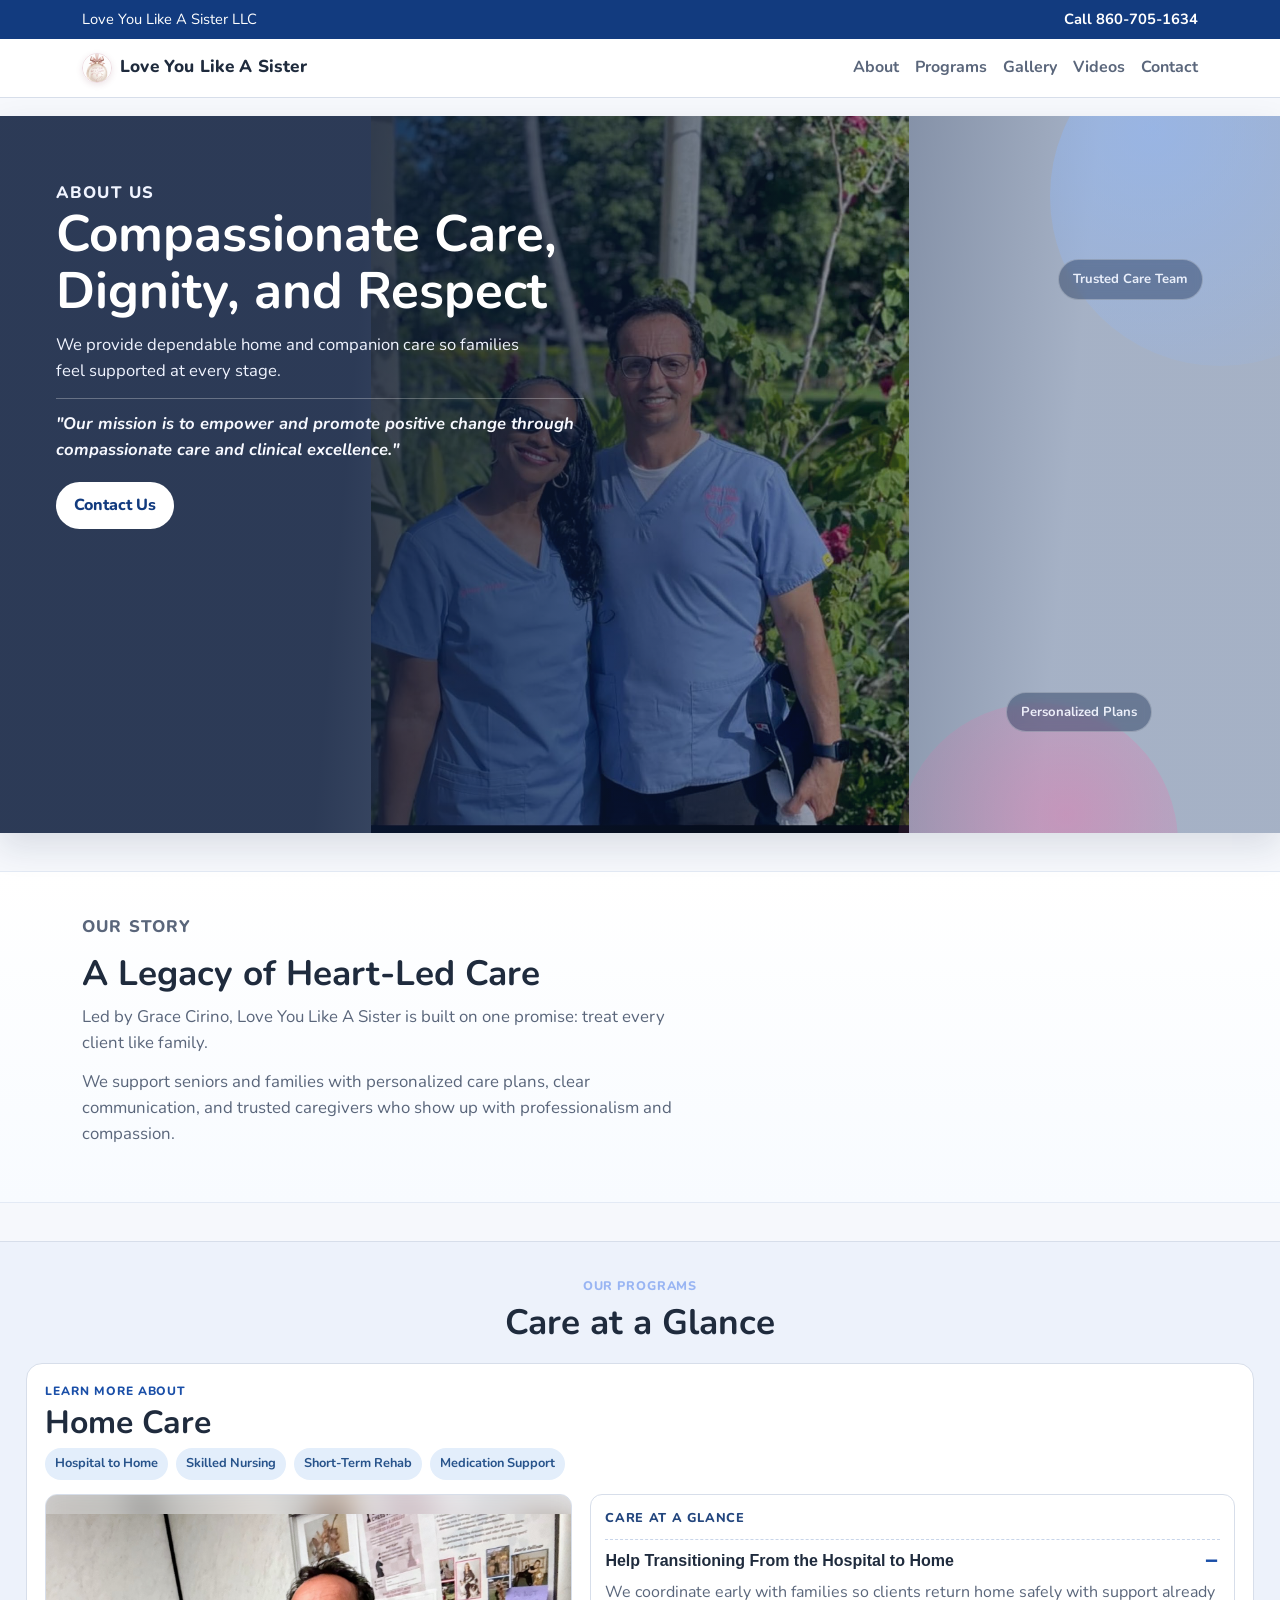
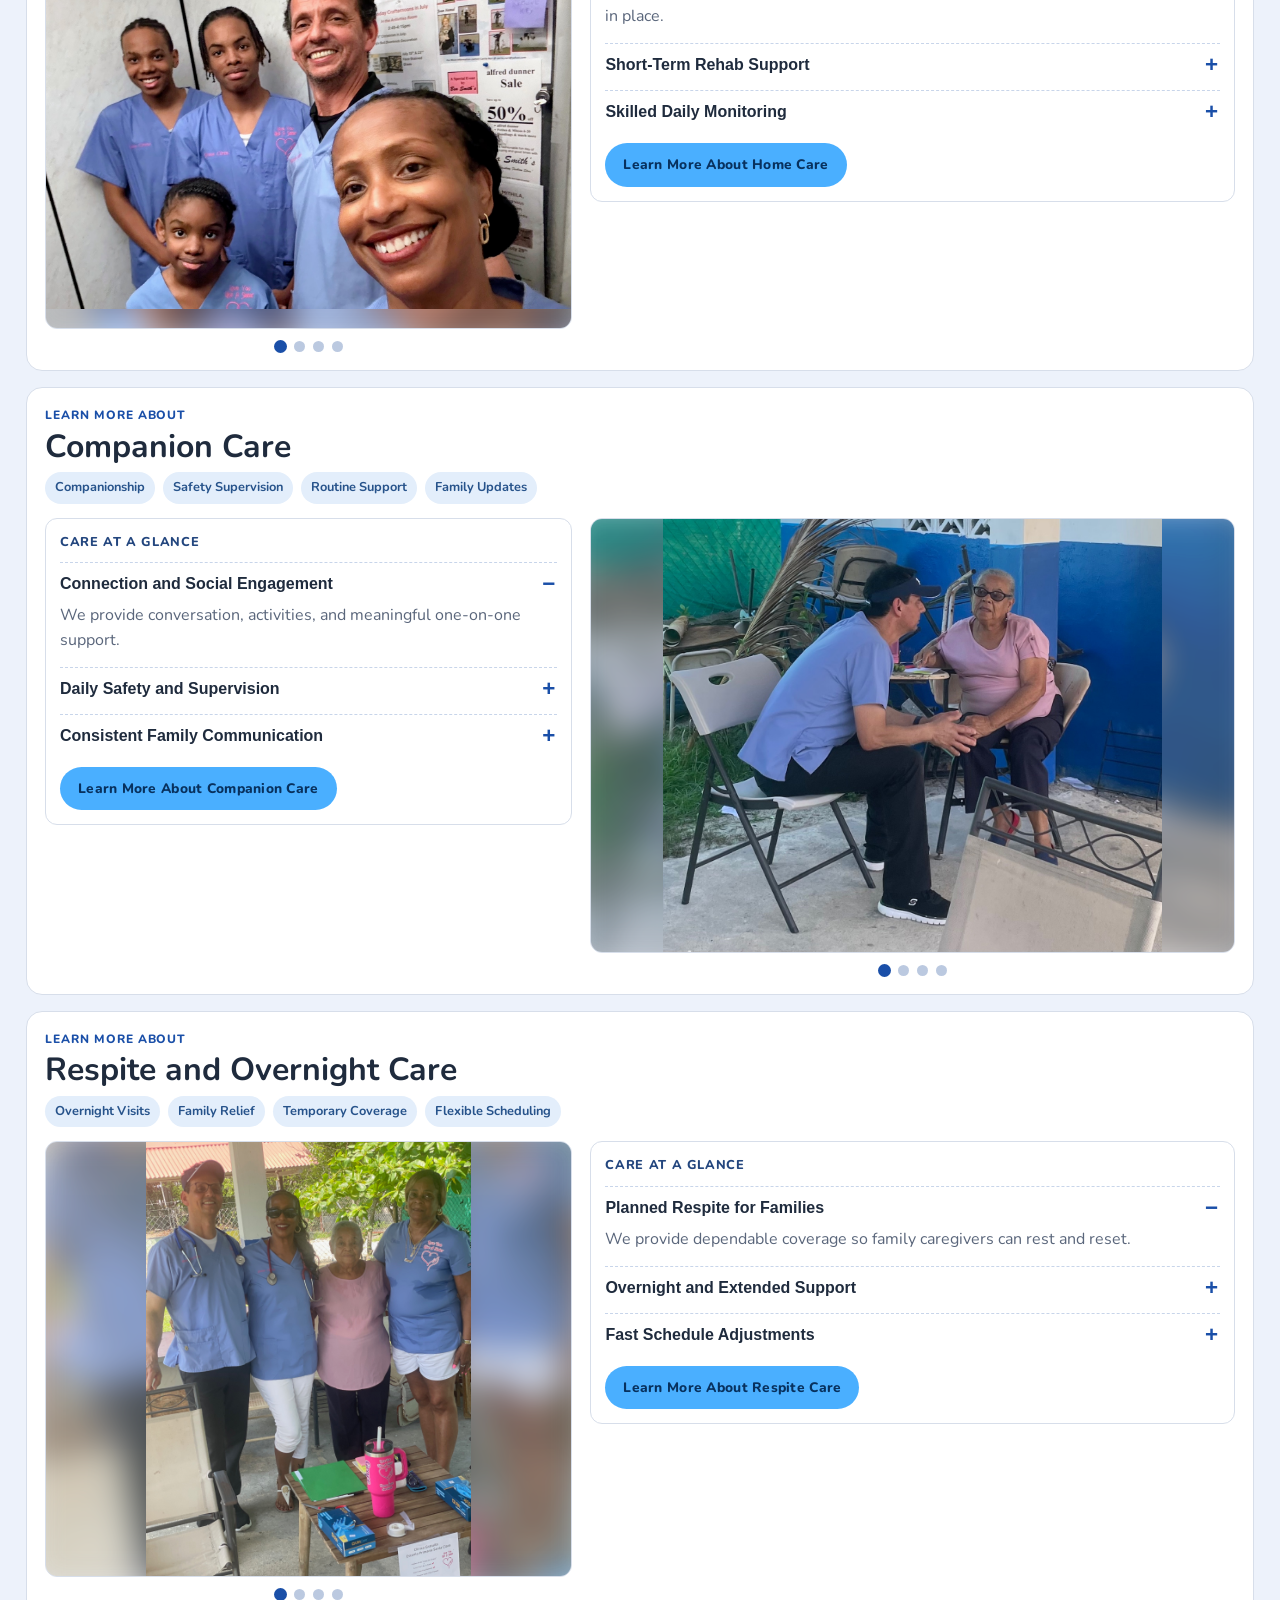
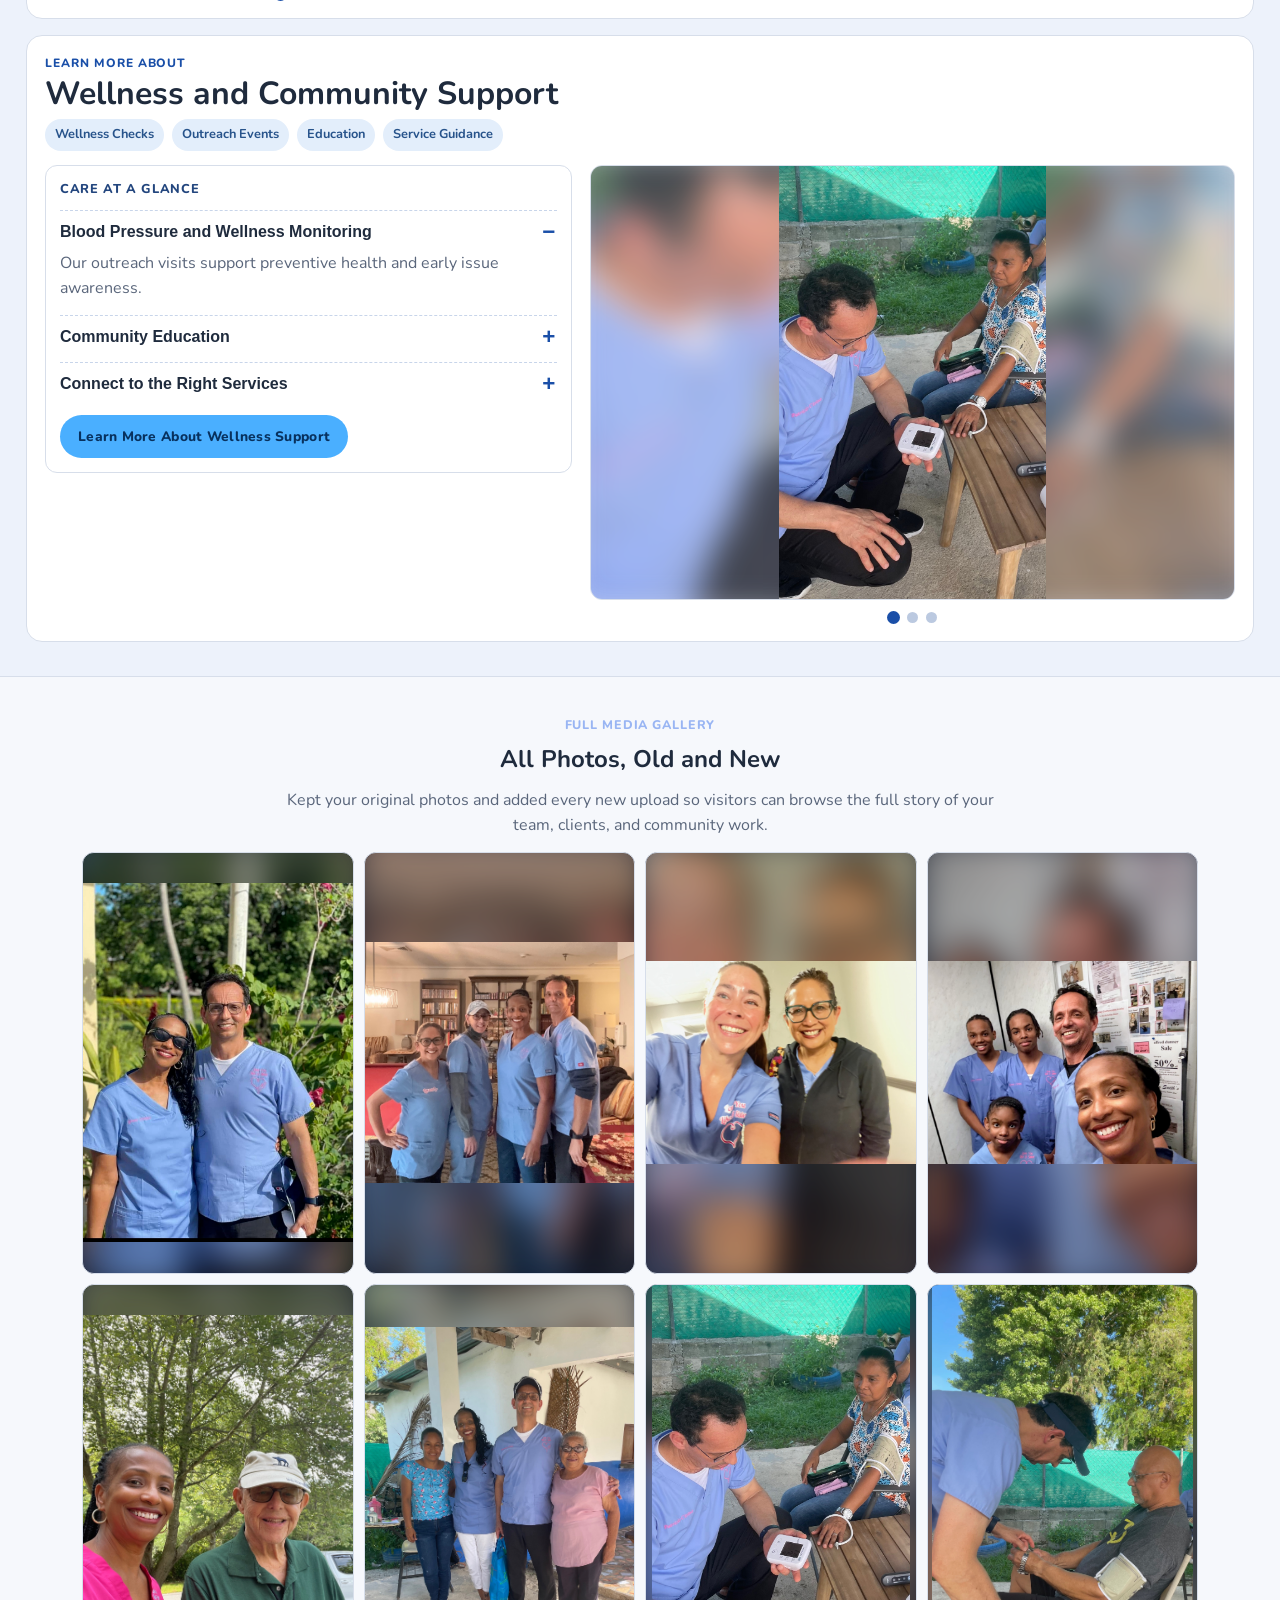
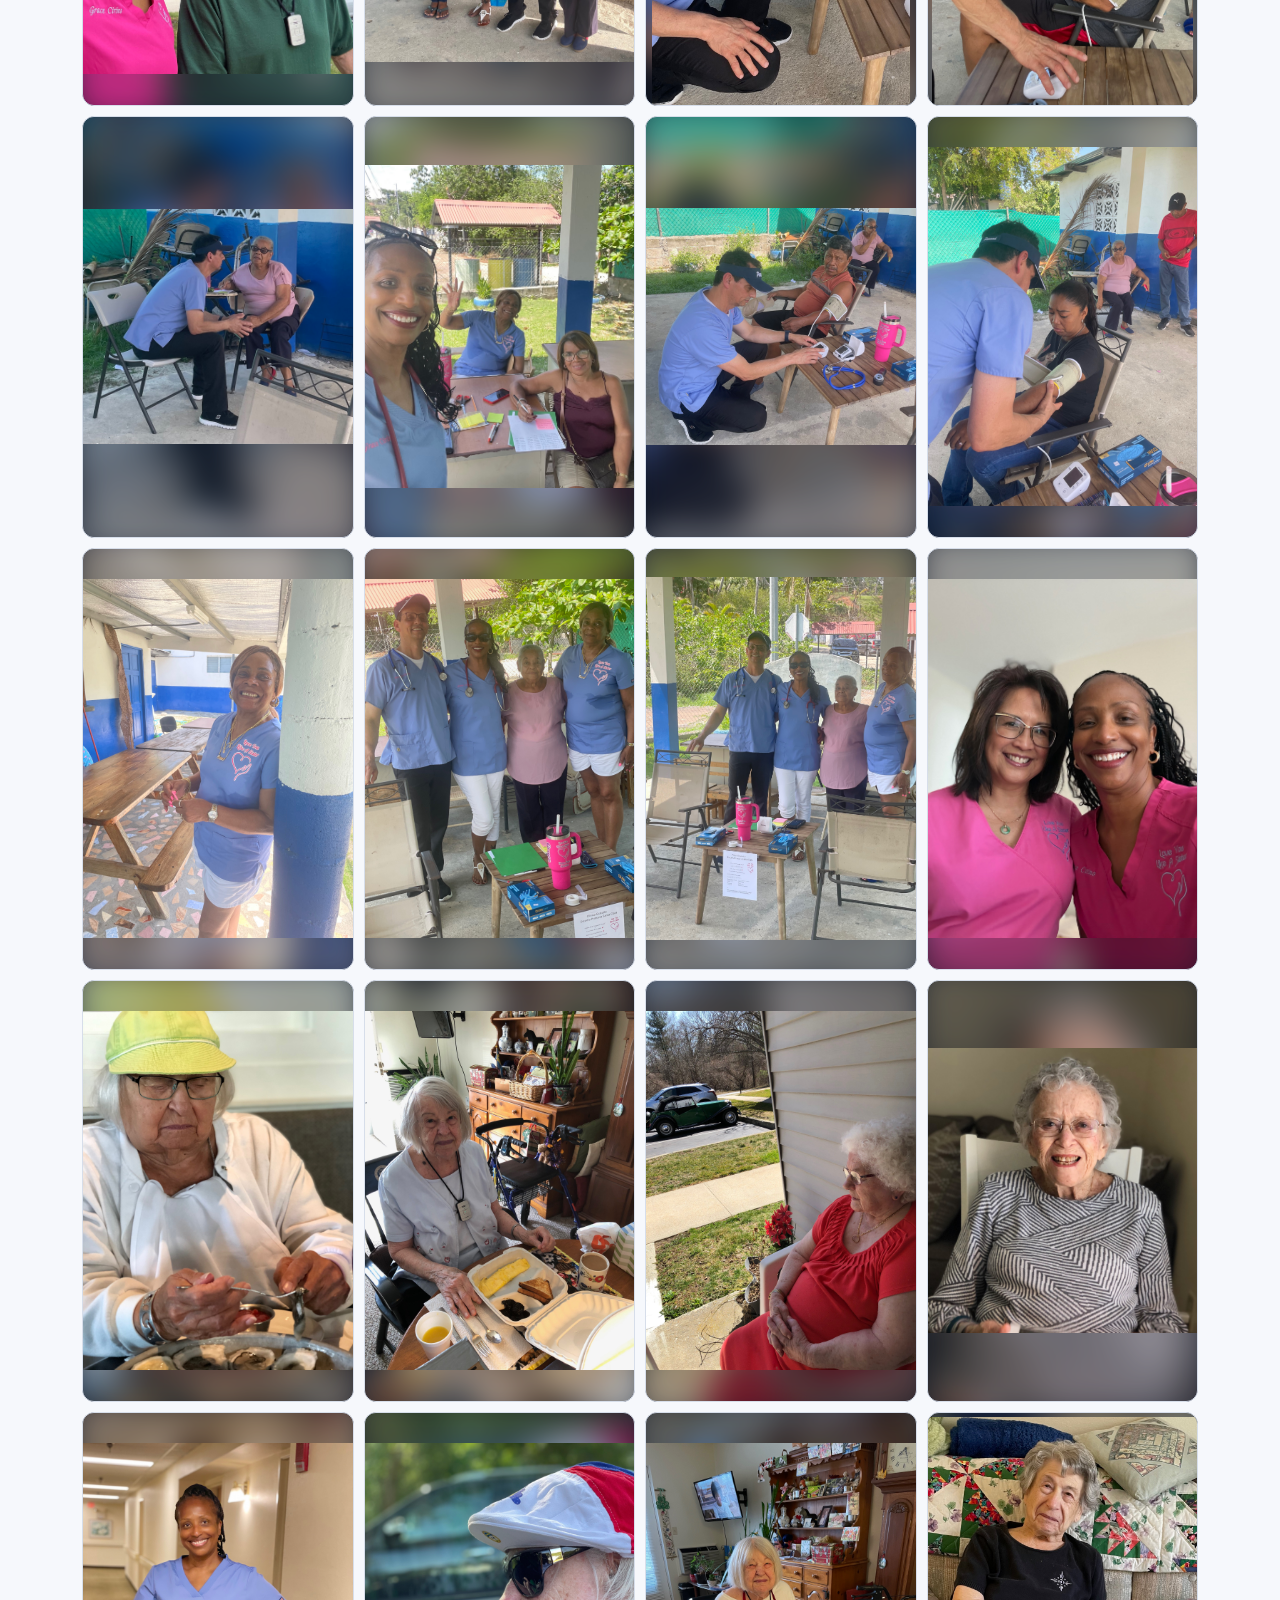
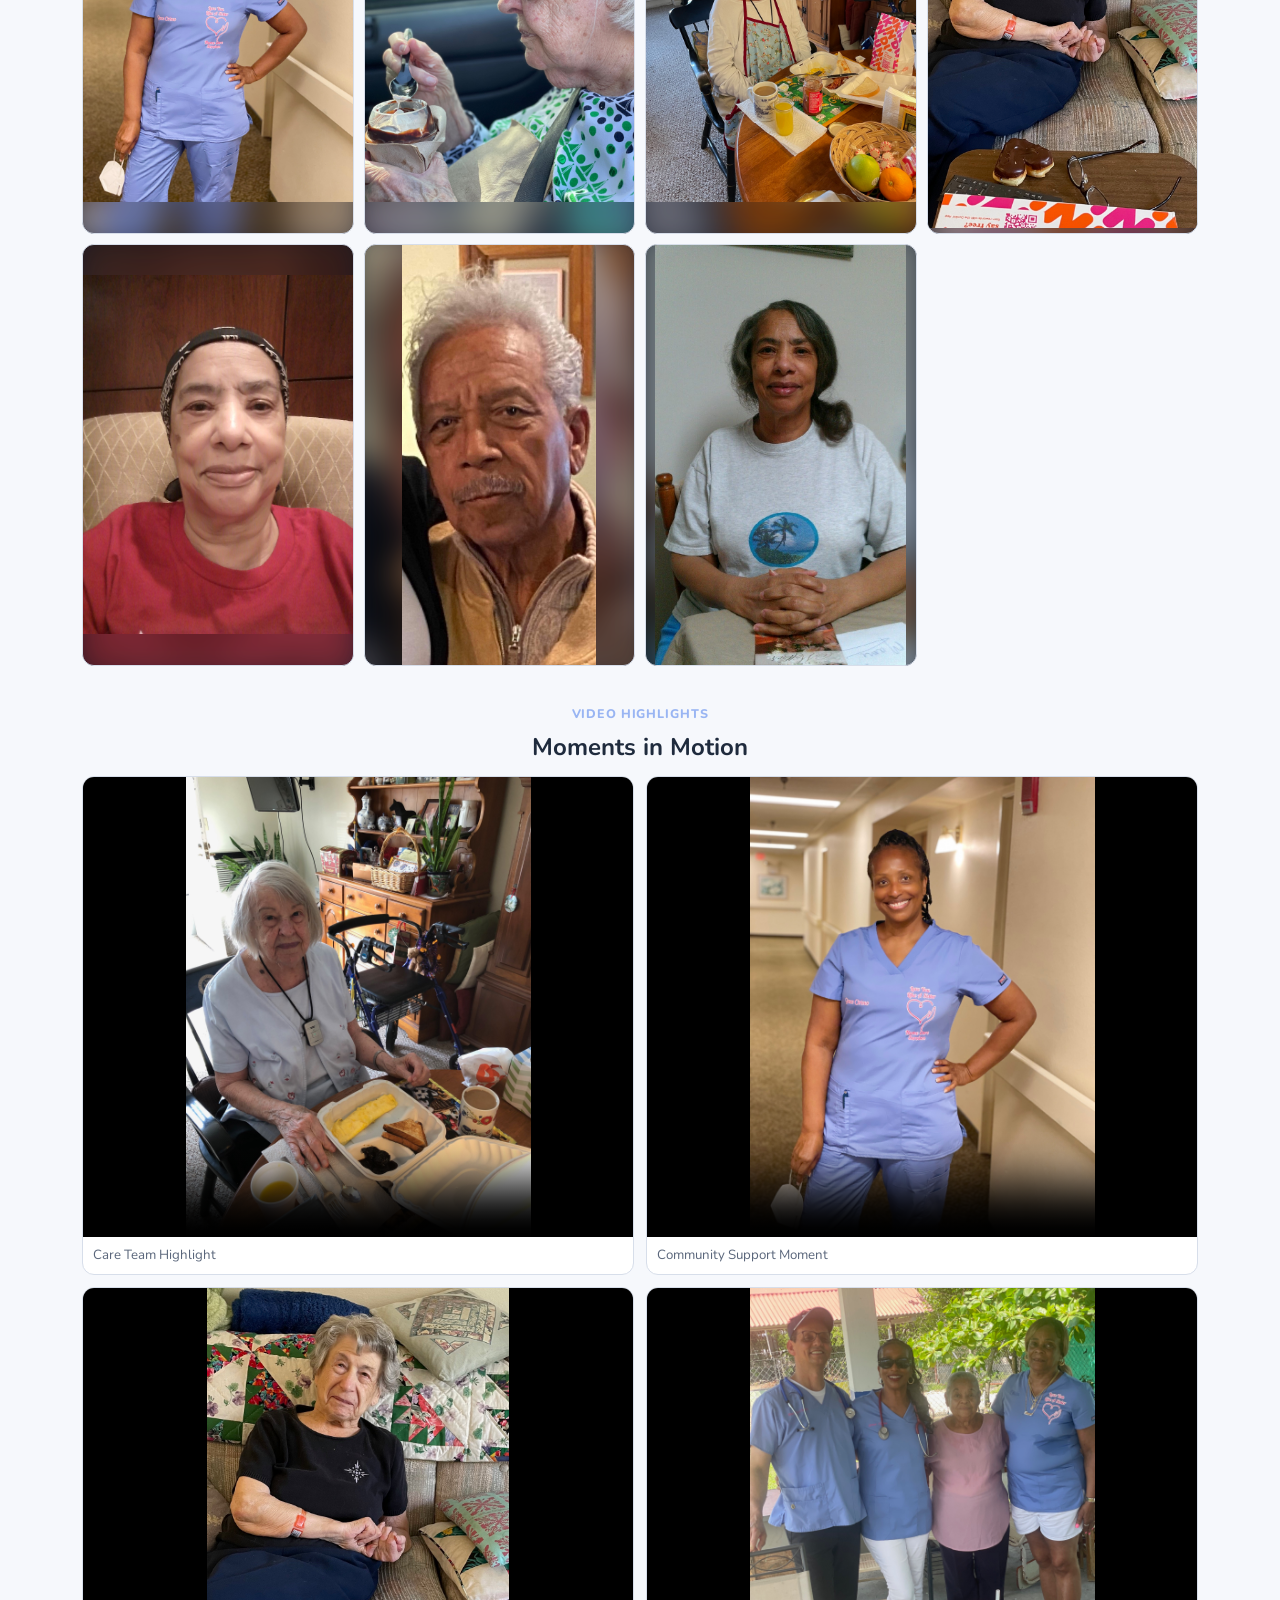
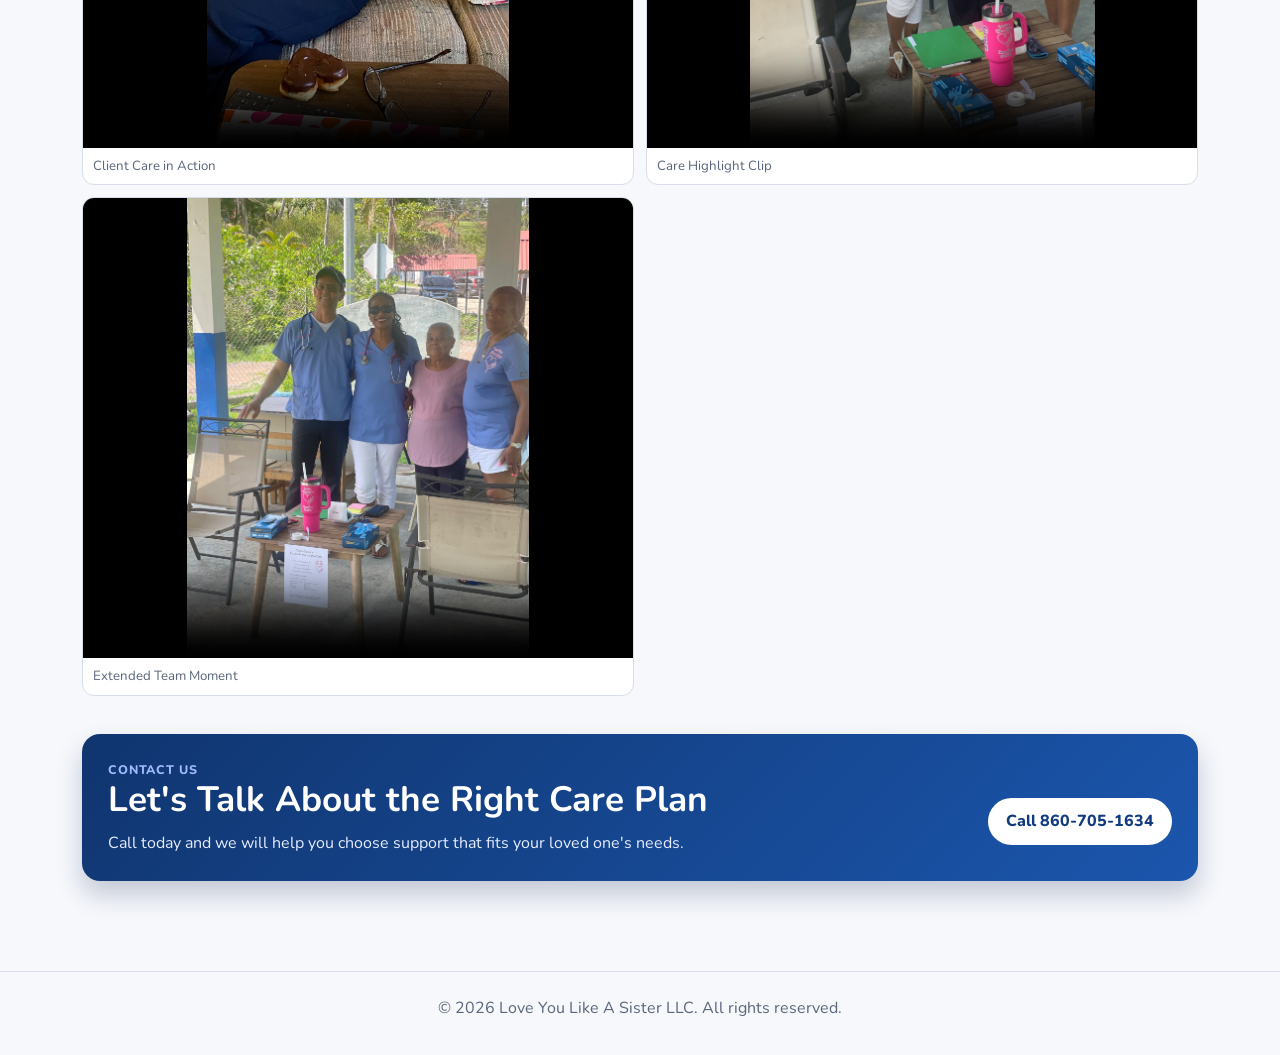
==== index.html @ 3e2a8501 "Update site media experience and branding assets. Expand the website with new photo/video galleries," ====
<!DOCTYPE html>
<html lang="en">
<head>
  <meta charset="UTF-8">
  <meta name="viewport" content="width=device-width, initial-scale=1.0">
  <title>About | Love You Like A Sister</title>
  <meta
    name="description"
    content="Learn about Love You Like A Sister and the care programs we provide for seniors and families."
  >
  <link rel="preconnect" href="https://fonts.googleapis.com">
  <link rel="preconnect" href="https://fonts.gstatic.com" crossorigin>
  <link href="https://fonts.googleapis.com/css2?family=Nunito:wght@400;600;700;800&display=swap" rel="stylesheet">
  <link rel="stylesheet" href="styles.css">
  <link rel="icon" type="image/png" href="D677EA84-E0FD-40B1-A47E-7FA4DDE74145.PNG">
  <script defer src="/_vercel/insights/script.js"></script>
</head>
<body>
  <header class="site-header">
    <div class="top-contact">
      <div class="wrap">
        <p>Love You Like A Sister LLC</p>
        <a href="tel:+18607051634">Call 860-705-1634</a>
      </div>
    </div>
    <nav class="nav-wrap">
      <a class="brand" href="#top">
        <img class="brand-heart" src="D677EA84-E0FD-40B1-A47E-7FA4DDE74145.PNG" alt="Love You Like A Sister logo">
        Love You Like A Sister
      </a>
      <div class="nav-links">
        <a href="#about">About</a>
        <a href="#programs">Programs</a>
        <a href="#media-gallery">Gallery</a>
        <a href="#videos">Videos</a>
        <a href="#contact">Contact</a>
      </div>
    </nav>
    <div class="scroll-progress" aria-hidden="true"></div>
  </header>

  <main id="top">
    <section class="hero-banner reveal">
      <img src="image0.png" alt="Care team with community members" data-parallax="0.08">
      <div class="hero-overlay"></div>
      <div class="hero-layer hero-layer-a" data-parallax="0.15"></div>
      <div class="hero-layer hero-layer-b" data-parallax="0.11"></div>
      <div class="hero-badge hero-badge-a" data-parallax="0.2">Trusted Care Team</div>
      <div class="hero-badge hero-badge-b" data-parallax="0.24">Personalized Plans</div>
      <div class="hero-content">
        <p class="eyebrow">About Us</p>
        <h1>Compassionate Care, Dignity, and Respect</h1>
        <p>
          We provide dependable home and companion care so families feel supported at every stage.
        </p>
        <p class="hero-mission">
          "Our mission is to empower and promote positive change through compassionate care and clinical excellence."
        </p>
        <a class="btn primary" href="#contact">Contact Us</a>
      </div>
    </section>

    <section id="about" class="legacy-section reveal">
      <div class="legacy-grid">
        <div class="reveal" data-delay="1">
          <p class="eyebrow">Our Story</p>
          <h2>A Legacy of Heart-Led Care</h2>
          <p>
            Led by Grace Cirino, Love You Like A Sister is built on one promise:
            treat every client like family.
          </p>
          <p>
            We support seniors and families with personalized care plans, clear communication,
            and trusted caregivers who show up with professionalism and compassion.
          </p>
        </div>
      </div>
    </section>

    <section id="programs" class="programs reveal">
      <p class="eyebrow center">Our Programs</p>
      <h2>Care at a Glance</h2>

      <article class="program-shell reveal" data-delay="1">
        <div class="program-head">
          <p>LEARN MORE ABOUT</p>
          <h3>Home Care</h3>
          <div class="pill-row">
            <span>Hospital to Home</span>
            <span>Skilled Nursing</span>
            <span>Short-Term Rehab</span>
            <span>Medication Support</span>
          </div>
        </div>
        <div class="program-body">
          <div class="program-gallery" data-gallery>
            <div class="program-main-frame">
              <img class="program-main-image" src="clientspicturestoaddtowebpage/image3.jpeg" alt="Caregiver supporting a client in a welcoming residence">
            </div>
            <div class="program-thumbs">
              <button class="program-thumb is-active" type="button" data-src="clientspicturestoaddtowebpage/image3.jpeg" data-alt="Caregiver supporting a client in a welcoming residence"><img src="clientspicturestoaddtowebpage/image3.jpeg" alt="Home care photo one"></button>
              <button class="program-thumb" type="button" data-src="image1.jpeg" data-alt="Caregiver team in a shared care space"><img src="image1.jpeg" alt="Home care photo two"></button>
              <button class="program-thumb" type="button" data-src="image2.jpeg" data-alt="Caregiver team taking a photo together"><img src="image2.jpeg" alt="Home care photo three"></button>
              <button class="program-thumb" type="button" data-src="image4.jpeg" data-alt="Caregiver supporting a community member outdoors"><img src="image4.jpeg" alt="Home care photo four"></button>
            </div>
          </div>
          <div class="program-detail">
            <p class="detail-label">CARE AT A GLANCE</p>
            <div class="detail-group">
              <button class="detail-toggle is-open" type="button" aria-expanded="true">Help Transitioning From the Hospital to Home</button>
              <div class="detail-content is-open">
                <p>We coordinate early with families so clients return home safely with support already in place.</p>
              </div>
            </div>
            <div class="detail-group">
              <button class="detail-toggle" type="button" aria-expanded="false">Short-Term Rehab Support</button>
              <div class="detail-content">
                <p>Recovery help for surgery, illness, or reduced mobility with practical day-to-day care.</p>
              </div>
            </div>
            <div class="detail-group">
              <button class="detail-toggle" type="button" aria-expanded="false">Skilled Daily Monitoring</button>
              <div class="detail-content">
                <p>Routine checks, medication reminders, and close communication to keep care consistent.</p>
              </div>
            </div>
            <a class="btn program-btn" href="#contact">Learn More About Home Care</a>
          </div>
        </div>
      </article>

      <article class="program-shell reveal" data-delay="2">
        <div class="program-head">
          <p>LEARN MORE ABOUT</p>
          <h3>Companion Care</h3>
          <div class="pill-row">
            <span>Companionship</span>
            <span>Safety Supervision</span>
            <span>Routine Support</span>
            <span>Family Updates</span>
          </div>
        </div>
        <div class="program-body">
          <div class="program-gallery" data-gallery>
            <div class="program-main-frame">
              <img class="program-main-image" src="image10.jpeg" alt="Caregiver speaking with senior resident">
            </div>
            <div class="program-thumbs">
              <button class="program-thumb is-active" type="button" data-src="image10.jpeg" data-alt="Caregiver speaking with senior resident"><img src="image10.jpeg" alt="Companion care photo one"></button>
              <button class="program-thumb" type="button" data-src="image6.jpeg" data-alt="Caregivers and community members standing together"><img src="image6.jpeg" alt="Companion care photo two"></button>
              <button class="program-thumb" type="button" data-src="image11.jpeg" data-alt="Care team assisting during community registration"><img src="image11.jpeg" alt="Companion care photo three"></button>
              <button class="program-thumb" type="button" data-src="image14.jpeg" data-alt="Care team member in company uniform"><img src="image14.jpeg" alt="Companion care photo four"></button>
            </div>
          </div>
          <div class="program-detail">
            <p class="detail-label">CARE AT A GLANCE</p>
            <div class="detail-group">
              <button class="detail-toggle is-open" type="button" aria-expanded="true">Connection and Social Engagement</button>
              <div class="detail-content is-open">
                <p>We provide conversation, activities, and meaningful one-on-one support.</p>
              </div>
            </div>
            <div class="detail-group">
              <button class="detail-toggle" type="button" aria-expanded="false">Daily Safety and Supervision</button>
              <div class="detail-content">
                <p>Reliable presence that helps prevent isolation and supports safer routines.</p>
              </div>
            </div>
            <div class="detail-group">
              <button class="detail-toggle" type="button" aria-expanded="false">Consistent Family Communication</button>
              <div class="detail-content">
                <p>Families receive clear updates so everyone stays connected and informed.</p>
              </div>
            </div>
            <a class="btn program-btn" href="#contact">Learn More About Companion Care</a>
          </div>
        </div>
      </article>

      <article class="program-shell reveal" data-delay="3">
        <div class="program-head">
          <p>LEARN MORE ABOUT</p>
          <h3>Respite and Overnight Care</h3>
          <div class="pill-row">
            <span>Overnight Visits</span>
            <span>Family Relief</span>
            <span>Temporary Coverage</span>
            <span>Flexible Scheduling</span>
          </div>
        </div>
        <div class="program-body">
          <div class="program-gallery" data-gallery>
            <div class="program-main-frame">
              <img class="program-main-image" src="image15.jpeg" alt="Caregivers standing with senior community member">
            </div>
            <div class="program-thumbs">
              <button class="program-thumb is-active" type="button" data-src="image15.jpeg" data-alt="Caregivers standing with senior community member"><img src="image15.jpeg" alt="Respite care photo one"></button>
              <button class="program-thumb" type="button" data-src="image16.jpeg" data-alt="Caregivers and senior resident in a group photo"><img src="image16.jpeg" alt="Respite care photo two"></button>
              <button class="program-thumb" type="button" data-src="image8.jpeg" data-alt="Caregiver helping resident during wellness check"><img src="image8.jpeg" alt="Respite care photo three"></button>
              <button class="program-thumb" type="button" data-src="image13.jpeg" data-alt="Caregiver supporting blood pressure check"><img src="image13.jpeg" alt="Respite care photo four"></button>
            </div>
          </div>
          <div class="program-detail">
            <p class="detail-label">CARE AT A GLANCE</p>
            <div class="detail-group">
              <button class="detail-toggle is-open" type="button" aria-expanded="true">Planned Respite for Families</button>
              <div class="detail-content is-open">
                <p>We provide dependable coverage so family caregivers can rest and reset.</p>
              </div>
            </div>
            <div class="detail-group">
              <button class="detail-toggle" type="button" aria-expanded="false">Overnight and Extended Support</button>
              <div class="detail-content">
                <p>Calm, attentive overnight care helps maintain comfort and safety through the night.</p>
              </div>
            </div>
            <div class="detail-group">
              <button class="detail-toggle" type="button" aria-expanded="false">Fast Schedule Adjustments</button>
              <div class="detail-content">
                <p>When needs change, we adjust coverage quickly with practical care options.</p>
              </div>
            </div>
            <a class="btn program-btn" href="#contact">Learn More About Respite Care</a>
          </div>
        </div>
      </article>

      <article class="program-shell reveal">
        <div class="program-head">
          <p>LEARN MORE ABOUT</p>
          <h3>Wellness and Community Support</h3>
          <div class="pill-row">
            <span>Wellness Checks</span>
            <span>Outreach Events</span>
            <span>Education</span>
            <span>Service Guidance</span>
          </div>
        </div>
        <div class="program-body">
          <div class="program-gallery" data-gallery>
            <div class="program-main-frame">
              <img class="program-main-image" src="image7.jpeg" alt="Caregiver performing blood pressure screening">
            </div>
            <div class="program-thumbs">
              <button class="program-thumb is-active" type="button" data-src="image7.jpeg" data-alt="Caregiver performing blood pressure screening"><img src="image7.jpeg" alt="Wellness support photo one"></button>
              <button class="program-thumb" type="button" data-src="image12.jpeg" data-alt="Outdoor screening table and care supplies"><img src="image12.jpeg" alt="Wellness support photo two"></button>
              <button class="program-thumb" type="button" data-src="image0.png" data-alt="Care team members outdoors"><img src="image0.png" alt="Wellness support photo three"></button>
            </div>
          </div>
          <div class="program-detail">
            <p class="detail-label">CARE AT A GLANCE</p>
            <div class="detail-group">
              <button class="detail-toggle is-open" type="button" aria-expanded="true">Blood Pressure and Wellness Monitoring</button>
              <div class="detail-content is-open">
                <p>Our outreach visits support preventive health and early issue awareness.</p>
              </div>
            </div>
            <div class="detail-group">
              <button class="detail-toggle" type="button" aria-expanded="false">Community Education</button>
              <div class="detail-content">
                <p>Families get practical guidance on daily care, safety, and service planning.</p>
              </div>
            </div>
            <div class="detail-group">
              <button class="detail-toggle" type="button" aria-expanded="false">Connect to the Right Services</button>
              <div class="detail-content">
                <p>We help match each family with the support level that best fits their needs.</p>
              </div>
            </div>
            <a class="btn program-btn" href="#contact">Learn More About Wellness Support</a>
          </div>
        </div>
      </article>
    </section>

    <section id="media-gallery" class="media-gallery reveal">
      <p class="eyebrow center">Full Media Gallery</p>
      <h2>All Photos, Old and New</h2>
      <p class="media-intro">
        Kept your original photos and added every new upload so visitors can browse the full story of your team, clients, and community work.
      </p>
      <div class="media-grid">
        <figure><img src="image0.png" alt="Care team members outdoors"></figure>
        <figure><img src="image1.jpeg" alt="Care team photo 1"></figure>
        <figure><img src="image2.jpeg" alt="Care team photo 2"></figure>
        <figure><img src="clientspicturestoaddtowebpage/image3.jpeg" alt="Care team photo 3"></figure>
        <figure><img src="image4.jpeg" alt="Care team photo 4"></figure>
        <figure><img src="image6.jpeg" alt="Care team photo 6"></figure>
        <figure><img src="image7.jpeg" alt="Care team photo 7"></figure>
        <figure><img src="image8.jpeg" alt="Care team photo 8"></figure>
        <figure><img src="image10.jpeg" alt="Care team photo 10"></figure>
        <figure><img src="image11.jpeg" alt="Care team photo 11"></figure>
        <figure><img src="image12.jpeg" alt="Care team photo 12"></figure>
        <figure><img src="image13.jpeg" alt="Care team photo 13"></figure>
        <figure><img src="image14.jpeg" alt="Care team photo 14"></figure>
        <figure><img src="image15.jpeg" alt="Care team photo 15"></figure>
        <figure><img src="image16.jpeg" alt="Care team photo 16"></figure>
        <figure><img src="image0.jpeg" alt="New uploaded photo 0"></figure>
        <figure><img src="image17.jpeg" alt="New uploaded photo 17"></figure>
        <figure><img src="image18.jpeg" alt="New uploaded photo 18"></figure>
        <figure><img src="image19.jpeg" alt="New uploaded photo 19"></figure>
        <figure><img src="image20.jpeg" alt="New uploaded photo 20"></figure>
        <figure><img src="image21.jpeg" alt="New uploaded photo 21"></figure>
        <figure><img src="image22.jpeg" alt="New uploaded photo 22"></figure>
        <figure><img src="image23.jpeg" alt="New uploaded photo 23"></figure>
        <figure><img src="image24.jpeg" alt="New uploaded photo 24"></figure>
        <figure><img src="image25.jpeg" alt="New uploaded photo 25"></figure>
        <figure><img src="image26.jpeg" alt="New uploaded photo 26"></figure>
        <figure><img src="IMAG0584_2001.JPEG" alt="Additional uploaded image"></figure>
      </div>
    </section>

    <section id="videos" class="videos reveal">
      <p class="eyebrow center">Video Highlights</p>
      <h2>Moments in Motion</h2>
      <div class="video-grid">
        <figure>
          <video controls preload="metadata" poster="image18.jpeg">
            <source src="IMG_5471.mp4" type="video/mp4">
            <source src="IMG_5471.MOV" type="video/quicktime">
            Your browser does not support the video tag.
          </video>
          <figcaption>Care Team Highlight</figcaption>
        </figure>
        <figure>
          <video controls preload="metadata" poster="image21.jpeg">
            <source src="IMG_5989.mp4" type="video/mp4">
            <source src="IMG_5989.MOV" type="video/quicktime">
            Your browser does not support the video tag.
          </video>
          <figcaption>Community Support Moment</figcaption>
        </figure>
        <figure>
          <video controls preload="metadata" poster="image24.jpeg">
            <source src="IMG_6178.mp4" type="video/mp4">
            <source src="IMG_6178.MOV" type="video/quicktime">
            Your browser does not support the video tag.
          </video>
          <figcaption>Client Care in Action</figcaption>
        </figure>
        <figure>
          <video controls preload="metadata" poster="image15.jpeg">
            <source src="Video.mp4" type="video/mp4">
            <source src="Video.mov" type="video/quicktime">
            Your browser does not support the video tag.
          </video>
          <figcaption>Care Highlight Clip</figcaption>
        </figure>
        <figure>
          <video controls preload="metadata" poster="image16.jpeg">
            <source src="Video_1.mp4" type="video/mp4">
            <source src="Video_1.mov" type="video/quicktime">
            Your browser does not support the video tag.
          </video>
          <figcaption>Extended Team Moment</figcaption>
        </figure>
      </div>
    </section>

    <section id="contact" class="contact-cta reveal">
      <div>
        <p class="eyebrow">Contact Us</p>
        <h2>Let's Talk About the Right Care Plan</h2>
        <p>
          Call today and we will help you choose support that fits your loved one's needs.
        </p>
      </div>
      <div class="hero-cta">
        <a class="btn primary" href="tel:+18607051634">Call 860-705-1634</a>
      </div>
    </section>
  </main>

  <footer class="site-footer">
    <p>&copy; 2026 Love You Like A Sister LLC. All rights reserved.</p>
  </footer>
  <div class="lightbox" id="lightbox" aria-hidden="true">
    <button class="lightbox-close" type="button" aria-label="Close fullscreen viewer">&times;</button>
  </div>
  <script>
    document.documentElement.classList.add("js");
    const header = document.querySelector(".site-header");
    const progress = document.querySelector(".scroll-progress");
    const revealItems = document.querySelectorAll(".reveal");
    const parallaxItems = document.querySelectorAll("[data-parallax]");
    let isHeaderScrolled = false;

    const applyHeaderState = () => {
      const y = window.scrollY;
      if (!isHeaderScrolled && y > 72) {
        isHeaderScrolled = true;
        header.classList.add("scrolled");
      } else if (isHeaderScrolled && y < 20) {
        isHeaderScrolled = false;
        header.classList.remove("scrolled");
      }
    };

    const applyScrollProgress = () => {
      const maxScroll = document.documentElement.scrollHeight - window.innerHeight;
      const ratio = maxScroll > 0 ? (window.scrollY / maxScroll) * 100 : 0;
      progress.style.width = ratio + "%";
    };

    let ticking = false;
    const applyParallax = () => {
      const scrollY = window.scrollY;
      parallaxItems.forEach((item) => {
        const speed = Number(item.dataset.parallax || 0);
        item.style.transform = "translateY(" + scrollY * speed * 0.45 + "px)";
      });
      ticking = false;
    };

    const onScroll = () => {
      applyHeaderState();
      applyScrollProgress();
      revealNearViewport();
      if (!ticking) {
        window.requestAnimationFrame(applyParallax);
        ticking = true;
      }
    };

    const revealNearViewport = () => {
      const revealLimit = window.innerHeight * 1.15;
      revealItems.forEach((item) => {
        if (item.classList.contains("in-view")) return;
        const rect = item.getBoundingClientRect();
        if (rect.top < revealLimit) {
          item.classList.add("in-view");
        }
      });
    };

    const observer = new IntersectionObserver(
      (entries) => {
        entries.forEach((entry) => {
          if (entry.isIntersecting) {
            entry.target.classList.add("in-view");
            observer.unobserve(entry.target);
          }
        });
      },
      { threshold: 0.01, rootMargin: "0px 0px -6% 0px" }
    );

    revealItems.forEach((item) => observer.observe(item));

    const detailToggles = document.querySelectorAll(".detail-toggle");
    detailToggles.forEach((toggle) => {
      toggle.addEventListener("click", () => {
        const group = toggle.closest(".detail-group");
        const wrap = toggle.closest(".program-detail");
        const isOpen = toggle.classList.contains("is-open");

        wrap.querySelectorAll(".detail-toggle").forEach((btn) => {
          btn.classList.remove("is-open");
          btn.setAttribute("aria-expanded", "false");
        });
        wrap.querySelectorAll(".detail-content").forEach((panel) => panel.classList.remove("is-open"));

        if (!isOpen) {
          toggle.classList.add("is-open");
          toggle.setAttribute("aria-expanded", "true");
          group.querySelector(".detail-content").classList.add("is-open");
        }
      });
    });

    const AUTO_ADVANCE_MS = 3600;
    const galleries = document.querySelectorAll("[data-gallery]");
    galleries.forEach((gallery) => {
      const mainImage = gallery.querySelector(".program-main-image");
      const mainFrame = gallery.querySelector(".program-main-frame");
      const thumbs = gallery.querySelectorAll(".program-thumb");
      let autoplayTimer = null;

      const activateThumb = (thumb) => {
        const nextSrc = thumb.dataset.src;
        const nextAlt = thumb.dataset.alt || "";
        if (!nextSrc) return;

        mainImage.src = nextSrc;
        mainImage.alt = nextAlt;
        if (mainFrame) {
          mainFrame.style.setProperty("--gallery-bg", 'url("' + nextSrc + '")');
        }
        thumbs.forEach((btn) => btn.classList.remove("is-active"));
        thumb.classList.add("is-active");
      };

      const startAutoplay = () => {
        if (autoplayTimer || thumbs.length < 2) return;
        autoplayTimer = window.setInterval(() => {
          const activeIndex = Array.from(thumbs).findIndex((thumb) =>
            thumb.classList.contains("is-active")
          );
          const nextIndex = activeIndex >= 0 ? (activeIndex + 1) % thumbs.length : 0;
          activateThumb(thumbs[nextIndex]);
        }, AUTO_ADVANCE_MS);
      };

      const restartAutoplay = () => {
        if (autoplayTimer) {
          window.clearInterval(autoplayTimer);
          autoplayTimer = null;
        }
        startAutoplay();
      };

      if (mainFrame) {
        mainFrame.style.setProperty("--gallery-bg", 'url("' + mainImage.src + '")');
      }

      thumbs.forEach((thumb) => {
        thumb.addEventListener("click", () => {
          activateThumb(thumb);
          restartAutoplay();
        });
      });

      startAutoplay();
    });

    const galleryImages = document.querySelectorAll(".media-grid img");
    galleryImages.forEach((img) => {
      const card = img.closest("figure");
      if (card) {
        card.style.setProperty("--bg-image", 'url("' + img.src + '")');
      }
    });

    const lightbox = document.getElementById("lightbox");
    const lightboxClose = lightbox.querySelector(".lightbox-close");

    const closeLightbox = () => {
      lightbox.classList.remove("is-open");
      lightbox.setAttribute("aria-hidden", "true");
      const media = lightbox.querySelector(".lightbox-media");
      if (media) {
        if (media.tagName === "VIDEO") media.pause();
        media.remove();
      }
    };

    const openImageLightbox = (sourceImage) => {
      const clone = document.createElement("img");
      clone.className = "lightbox-media";
      clone.src = sourceImage.currentSrc || sourceImage.src;
      clone.alt = sourceImage.alt || "Expanded image";
      lightbox.appendChild(clone);
      lightbox.classList.add("is-open");
      lightbox.setAttribute("aria-hidden", "false");
    };

    const openVideoLightbox = (sourceVideo) => {
      const clone = document.createElement("video");
      clone.className = "lightbox-media";
      clone.controls = true;
      clone.preload = "metadata";
      clone.autoplay = true;
      clone.playsInline = true;
      if (sourceVideo.poster) clone.poster = sourceVideo.poster;

      const sources = sourceVideo.querySelectorAll("source");
      if (sources.length > 0) {
        sources.forEach((source) => {
          if (!source.src) return;
          const cloneSource = document.createElement("source");
          cloneSource.src = source.src;
          if (source.type) cloneSource.type = source.type;
          clone.appendChild(cloneSource);
        });
      } else if (sourceVideo.currentSrc) {
        clone.src = sourceVideo.currentSrc;
      }

      lightbox.appendChild(clone);
      lightbox.classList.add("is-open");
      lightbox.setAttribute("aria-hidden", "false");
      clone.play().catch(() => {});
    };

    document.querySelectorAll("main img").forEach((img) => {
      img.addEventListener("click", (event) => {
        event.stopPropagation();
        if (lightbox.classList.contains("is-open")) return;
        openImageLightbox(img);
      });
    });

    document.querySelectorAll("main video").forEach((video) => {
      video.addEventListener("click", (event) => {
        event.preventDefault();
        event.stopPropagation();
        if (lightbox.classList.contains("is-open")) return;
        openVideoLightbox(video);
      });
    });

    lightboxClose.addEventListener("click", closeLightbox);
    lightbox.addEventListener("click", (event) => {
      if (event.target === lightbox) {
        closeLightbox();
      }
    });
    document.addEventListener("keydown", (event) => {
      if (event.key === "Escape" && lightbox.classList.contains("is-open")) {
        closeLightbox();
      }
    });

    applyHeaderState();
    applyScrollProgress();
    applyParallax();
    revealNearViewport();
    window.addEventListener("scroll", onScroll, { passive: true });
  </script>
</body>
</html>
---- styles.css ----
:root {
  --surface: #ffffff;
  --bg: #f6f8fc;
  --ink: #1f2b3d;
  --muted: #5a667b;
  --brand: #1a4fa8;
  --brand-dark: #123b7f;
  --accent: #ff4f8b;
  --border: #d7deea;
  --section: #edf2fb;
  --shadow: 0 14px 32px rgba(16, 33, 66, 0.12);
}

* {
  box-sizing: border-box;
}

body {
  margin: 0;
  font-family: "Nunito", Arial, sans-serif;
  color: var(--ink);
  background: var(--bg);
  line-height: 1.55;
  overflow-x: hidden;
}

img {
  display: block;
  width: 100%;
  height: auto;
}

.top-contact {
  background: var(--brand-dark);
  color: #fff;
  font-size: 0.92rem;
  max-height: 48px;
  overflow: hidden;
  transition: max-height 0.35s ease, opacity 0.35s ease;
}

.wrap {
  max-width: 1160px;
  margin: 0 auto;
  padding: 8px 22px;
  display: flex;
  justify-content: space-between;
  align-items: center;
  gap: 12px;
}

.top-contact p {
  margin: 0;
}

.top-contact a {
  color: #fff;
  text-decoration: none;
  font-weight: 700;
}

.site-header {
  position: sticky;
  top: 0;
  z-index: 20;
  background: rgba(255, 255, 255, 0.96);
  backdrop-filter: blur(8px);
  border-bottom: 1px solid var(--border);
  transition: box-shadow 0.25s ease, background-color 0.25s ease;
}

.site-header.scrolled {
  box-shadow: 0 10px 26px rgba(14, 28, 56, 0.12);
  background: rgba(255, 255, 255, 0.98);
}

.site-header.scrolled .top-contact {
  max-height: 0;
  opacity: 0;
}

.nav-wrap {
  max-width: 1160px;
  margin: 0 auto;
  padding: 14px 22px;
  display: flex;
  justify-content: space-between;
  align-items: center;
  gap: 14px;
  transition: padding 0.25s ease;
}

.site-header.scrolled .nav-wrap {
  padding-top: 10px;
  padding-bottom: 10px;
}

.brand {
  text-decoration: none;
  color: var(--ink);
  font-weight: 800;
  letter-spacing: 0.01em;
  font-size: 1.08rem;
  display: inline-flex;
  align-items: center;
  gap: 8px;
}

.brand-heart {
  width: 30px;
  height: 30px;
  border-radius: 50%;
  object-fit: cover;
  border: 1px solid #ecd9df;
  box-shadow: 0 2px 6px rgba(129, 68, 91, 0.14);
  flex-shrink: 0;
}

.nav-links {
  display: flex;
  gap: 16px;
  flex-wrap: wrap;
}

.nav-links a {
  text-decoration: none;
  color: var(--muted);
  font-weight: 700;
}

.nav-links a:hover {
  color: var(--brand);
}

.scroll-progress {
  position: absolute;
  left: 0;
  bottom: -1px;
  width: 0;
  height: 3px;
  background: linear-gradient(90deg, #4f8dff, #4ad2ff);
  transition: width 0.1s linear;
}

main {
  max-width: 1160px;
  margin: 0 auto;
  padding: 0 22px 50px;
}

.hero-banner {
  margin-top: 18px;
  border-radius: 0;
  overflow: hidden;
  position: relative;
  min-height: clamp(430px, 56vw, 760px);
  box-shadow: var(--shadow);
  isolation: isolate;
  width: 100vw;
  margin-left: calc(50% - 50vw);
  margin-right: calc(50% - 50vw);
  background: #d9e4f5;
}

.hero-banner img {
  position: absolute;
  inset: 0;
  width: 100%;
  height: 100%;
  object-fit: contain;
  object-position: center;
}

.hero-overlay {
  position: absolute;
  inset: 0;
  background: linear-gradient(95deg, rgba(11, 26, 56, 0.84) 28%, rgba(11, 26, 56, 0.25) 82%);
}

.hero-layer {
  position: absolute;
  border-radius: 50%;
  pointer-events: none;
  z-index: 1;
}

.hero-layer-a {
  width: 340px;
  height: 340px;
  right: -110px;
  top: -90px;
  background: radial-gradient(circle at 30% 30%, rgba(141, 184, 255, 0.52), rgba(141, 184, 255, 0));
}

.hero-layer-b {
  width: 280px;
  height: 280px;
  right: 8%;
  bottom: -150px;
  background: radial-gradient(circle at 60% 40%, rgba(255, 98, 167, 0.35), rgba(255, 98, 167, 0));
}

.hero-badge {
  position: absolute;
  z-index: 2;
  color: #f3f6ff;
  border: 1px solid rgba(255, 255, 255, 0.3);
  background: rgba(18, 40, 78, 0.45);
  backdrop-filter: blur(4px);
  border-radius: 999px;
  padding: 9px 14px;
  font-size: 0.82rem;
  font-weight: 700;
  animation: floatBadge 8s ease-in-out infinite;
  opacity: 0.9;
}

.hero-badge-a {
  top: 20%;
  right: 6%;
}

.hero-badge-b {
  right: 10%;
  bottom: 14%;
  animation-delay: 1.8s;
}

.hero-content {
  position: relative;
  z-index: 3;
  padding: 64px 56px;
  max-width: 640px;
  color: #fff;
}

.eyebrow {
  margin: 0 0 6px;
  text-transform: uppercase;
  letter-spacing: 0.07em;
  font-size: 0.78rem;
  font-weight: 800;
  color: #99b5f3;
}

.hero-content h1 {
  margin: 0 0 12px;
  line-height: 1.12;
  font-size: clamp(2rem, 5vw, 3.2rem);
}

.hero-content p {
  margin: 0;
  color: #f0f4ff;
  font-size: 1.04rem;
  max-width: 48ch;
}

.hero-mission {
  margin-top: 14px !important;
  padding-top: 12px;
  border-top: 1px solid rgba(255, 255, 255, 0.28);
  font-style: italic;
  font-weight: 700;
  color: #f7f9ff !important;
  max-width: 62ch !important;
}

.btn {
  display: inline-block;
  margin-top: 20px;
  border-radius: 999px;
  padding: 11px 18px;
  text-decoration: none;
  font-weight: 800;
}

.btn.primary {
  background: #fff;
  color: var(--brand-dark);
}

.legacy-section,
.programs,
.media-gallery,
.videos,
.contact-cta {
  margin-top: 38px;
}

.legacy-section {
  width: 100vw;
  margin-left: calc(50% - 50vw);
  margin-right: calc(50% - 50vw);
  background: linear-gradient(180deg, #ffffff 0%, #f8fbff 100%);
  border-top: 1px solid #e3eaf5;
  border-bottom: 1px solid #e3eaf5;
  padding: 42px 0;
}

.legacy-grid {
  max-width: 1160px;
  margin: 0 auto;
  padding: 0 22px;
  display: block;
}

.legacy-grid h2,
.programs h2,
.contact-cta h2 {
  margin: 0 0 10px;
  line-height: 1.18;
  font-size: clamp(1.5rem, 3vw, 2.2rem);
}

.legacy-grid p {
  margin: 0 0 13px;
  color: var(--muted);
  font-size: 1.05rem;
  max-width: 62ch;
}

.programs {
  background: var(--section);
  border: 1px solid var(--border);
  border-radius: 0;
  padding: 34px 26px;
  width: 100vw;
  margin-left: calc(50% - 50vw);
  margin-right: calc(50% - 50vw);
  border-left: 0;
  border-right: 0;
}

.center {
  text-align: center;
}

.programs h2 {
  text-align: center;
  margin-bottom: 20px;
}

.program-shell {
  background: var(--surface);
  border: 1px solid var(--border);
  border-radius: 16px;
  padding: 18px;
  margin-bottom: 16px;
}

.program-shell:last-child {
  margin-bottom: 0;
}

.program-head p {
  margin: 0;
  color: var(--brand);
  font-size: 0.75rem;
  letter-spacing: 0.08em;
  font-weight: 800;
}

.program-head h3 {
  margin: 4px 0 8px;
  font-size: 2rem;
  line-height: 1.1;
}

.pill-row {
  display: flex;
  flex-wrap: wrap;
  gap: 8px;
  margin-bottom: 14px;
}

.pill-row span {
  font-size: 0.8rem;
  font-weight: 700;
  color: #27538b;
  padding: 6px 10px;
  border-radius: 999px;
  background: #e3eefb;
}

.program-body {
  display: grid;
  grid-template-columns: 0.9fr 1.1fr;
  gap: 18px;
  align-items: start;
}

.program-shell:nth-of-type(even) .program-gallery {
  order: 2;
}

.program-shell:nth-of-type(even) .program-detail {
  order: 1;
}

.program-gallery {
  display: grid;
  gap: 10px;
}

.program-main-frame {
  border-radius: 12px;
  border: 1px solid var(--border);
  height: clamp(280px, 34vw, 520px);
  position: relative;
  overflow: hidden;
  background: #edf2fb;
  --gallery-bg: none;
}

.program-main-frame::before {
  content: "";
  position: absolute;
  inset: 0;
  background-image: var(--gallery-bg);
  background-size: cover;
  background-position: center;
  filter: blur(16px) saturate(1.05);
  transform: scale(1.08);
  opacity: 0.8;
}

.program-main-image {
  position: relative;
  z-index: 1;
  width: 100%;
  height: 100%;
  object-fit: contain;
  object-position: center;
  background: transparent;
}

.program-thumbs {
  display: flex;
  flex-wrap: wrap;
  justify-content: center;
  gap: 8px;
  margin-top: 2px;
}

.program-thumb {
  width: 11px;
  height: 11px;
  border: 0;
  border-radius: 50%;
  padding: 0;
  cursor: pointer;
  background: #b7c6de;
  opacity: 0.95;
  transition: transform 0.2s ease, background-color 0.2s ease, opacity 0.2s ease;
}

.program-thumb img {
  display: none;
}

.program-thumb.is-active {
  background: var(--brand);
  transform: scale(1.18);
  opacity: 1;
}

.program-thumb:hover {
  background: #86a3d4;
  opacity: 1;
}

.program-detail {
  background: #fff;
  border-radius: 12px;
  border: 1px solid var(--border);
  padding: 14px;
}

.detail-label {
  margin: 0 0 10px;
  font-weight: 800;
  letter-spacing: 0.05em;
  font-size: 0.8rem;
  color: #23467e;
}

.detail-group + .detail-group {
  margin-top: 6px;
}

.detail-toggle {
  width: 100%;
  text-align: left;
  border: 0;
  border-top: 1px dashed #c8d5ea;
  background: transparent;
  color: var(--ink);
  font-size: 1rem;
  font-weight: 700;
  padding: 12px 24px 10px 0;
  position: relative;
  cursor: pointer;
}

.detail-toggle::after {
  content: "+";
  position: absolute;
  right: 2px;
  top: 10px;
  color: var(--brand);
  font-size: 1.4rem;
  font-weight: 700;
  line-height: 1;
}

.detail-toggle.is-open::after {
  content: "−";
}

.detail-content {
  max-height: 0;
  overflow: hidden;
  transition: max-height 0.3s ease;
}

.detail-content p {
  margin: 0;
  color: var(--muted);
  padding: 0 0 8px;
}

.detail-content.is-open {
  max-height: 140px;
}

.program-btn {
  margin-top: 12px;
  background: #4aafff;
  color: #08315e;
  box-shadow: none;
  font-size: 0.86rem;
  letter-spacing: 0.02em;
}

.media-gallery h2,
.videos h2 {
  text-align: center;
  margin: 0 0 10px;
}

.media-intro {
  margin: 0 auto 14px;
  text-align: center;
  color: var(--muted);
  max-width: 72ch;
}

.media-grid {
  display: grid;
  grid-template-columns: repeat(4, minmax(0, 1fr));
  gap: 10px;
}

.media-grid figure,
.video-grid figure {
  margin: 0;
  border: 1px solid var(--border);
  border-radius: 12px;
  background: #fff;
  overflow: hidden;
}

.media-grid figure {
  position: relative;
  background: #0f1729;
}

.media-grid figure::before {
  content: "";
  position: absolute;
  inset: 0;
  background-image: var(--bg-image, none);
  background-size: cover;
  background-position: center;
  filter: blur(16px) saturate(1.04);
  transform: scale(1.08);
  opacity: 0.72;
}

.media-grid img {
  position: relative;
  z-index: 1;
  width: 100%;
  height: clamp(240px, 36vw, 420px);
  object-fit: contain;
  object-position: center;
}

.media-grid figcaption {
  display: none;
}

.media-grid figcaption,
.video-grid figcaption {
  margin: 0;
  padding: 8px 10px;
  color: var(--muted);
  font-size: 0.83rem;
}

.video-grid {
  display: grid;
  grid-template-columns: repeat(2, minmax(0, 1fr));
  gap: 12px;
}

.video-grid video {
  width: 100%;
  max-height: 460px;
  background: #000;
  display: block;
  cursor: zoom-in;
}

main img,
main video {
  cursor: zoom-in;
}

.lightbox {
  position: fixed;
  inset: 0;
  z-index: 200;
  background: rgba(5, 10, 20, 0.9);
  display: none;
  align-items: center;
  justify-content: center;
  padding: 18px;
}

.lightbox.is-open {
  display: flex;
}

.lightbox-media {
  max-width: min(98vw, 1500px);
  max-height: 94vh;
  width: auto;
  height: auto;
  object-fit: contain;
  box-shadow: 0 18px 44px rgba(0, 0, 0, 0.42);
  border-radius: 10px;
}

.lightbox video.lightbox-media {
  width: min(98vw, 1400px);
}

.lightbox-close {
  position: absolute;
  top: 12px;
  right: 14px;
  border: 0;
  border-radius: 999px;
  background: rgba(255, 255, 255, 0.18);
  color: #fff;
  font-size: 1.8rem;
  width: 42px;
  height: 42px;
  cursor: pointer;
}

.contact-cta {
  background: linear-gradient(135deg, #10356f, #1b56ad);
  color: #fff;
  border-radius: 18px;
  padding: 26px;
  display: flex;
  justify-content: space-between;
  gap: 18px;
  align-items: center;
  box-shadow: 0 14px 26px rgba(13, 34, 78, 0.22);
}

.contact-cta p {
  margin: 0;
  color: #e5ecff;
}

.contact-cta .eyebrow {
  color: #9ebafb;
}

.hero-cta {
  margin-top: 8px;
}

.site-footer {
  margin-top: 40px;
  padding: 24px 22px 34px;
  border-top: 1px solid var(--border);
  color: var(--muted);
  text-align: center;
}

.site-footer p {
  margin: 0;
}

.reveal {
  opacity: 1;
  transform: none;
}

.js .reveal {
  opacity: 0;
  transform: translateY(6px);
  transition: opacity 0.28s ease-out, transform 0.28s ease-out;
  transition-delay: 0s;
}

.reveal.in-view {
  opacity: 1;
  transform: none;
}

.reveal[data-delay="1"] {
  transition-delay: 0.05s;
}

.reveal[data-delay="2"] {
  transition-delay: 0.1s;
}

.reveal[data-delay="3"] {
  transition-delay: 0.15s;
}

@keyframes floatBadge {
  0%,
  100% {
    transform: translateY(0);
  }
  50% {
    transform: translateY(-4px);
  }
}

@media (prefers-reduced-motion: reduce) {
  * {
    animation: none !important;
    transition: none !important;
  }

  .reveal {
    opacity: 1;
    transform: none;
  }
}

@media (max-width: 920px) {
  .legacy-grid,
  .program-body {
    grid-template-columns: 1fr;
  }

  .program-main-image {
    width: 100%;
    height: 100%;
  }

  .program-main-frame {
    height: clamp(220px, 52vw, 360px);
  }

  .program-shell:nth-of-type(even) .program-gallery,
  .program-shell:nth-of-type(even) .program-detail {
    order: initial;
  }

  .contact-cta {
    flex-direction: column;
    align-items: flex-start;
  }

  .media-grid {
    grid-template-columns: repeat(2, minmax(0, 1fr));
  }

  .video-grid {
    grid-template-columns: 1fr;
  }

  .hero-badge {
    display: none;
  }
}

@media (max-width: 680px) {
  .wrap,
  .nav-wrap,
  main {
    padding-left: 14px;
    padding-right: 14px;
  }

  .legacy-section {
    padding: 30px 0;
  }

  .legacy-grid {
    padding: 0 14px;
    gap: 16px;
  }

  .nav-links {
    display: none;
  }

  .hero-banner {
    min-height: 360px;
    border-radius: 0;
  }

  .hero-content {
    padding: 32px 20px;
  }

  .programs {
    border-radius: 0;
    padding: 14px;
  }

  .program-shell {
    padding: 12px;
  }

  .program-head h3 {
    font-size: 1.6rem;
  }

  .program-thumbs {
    justify-content: center;
  }

  .contact-cta {
    border-radius: 14px;
    padding: 18px;
  }

  .media-grid {
    grid-template-columns: 1fr;
    display: flex;
    overflow-x: auto;
    gap: 12px;
    scroll-snap-type: x mandatory;
    padding-bottom: 8px;
    -webkit-overflow-scrolling: touch;
  }

  .media-grid::-webkit-scrollbar {
    height: 8px;
  }

  .media-grid::-webkit-scrollbar-thumb {
    background: #b8c7e2;
    border-radius: 999px;
  }

  .media-grid figure {
    flex: 0 0 86vw;
    max-width: 86vw;
    scroll-snap-align: center;
  }

  .media-grid img {
    height: min(74vh, 620px);
  }
}
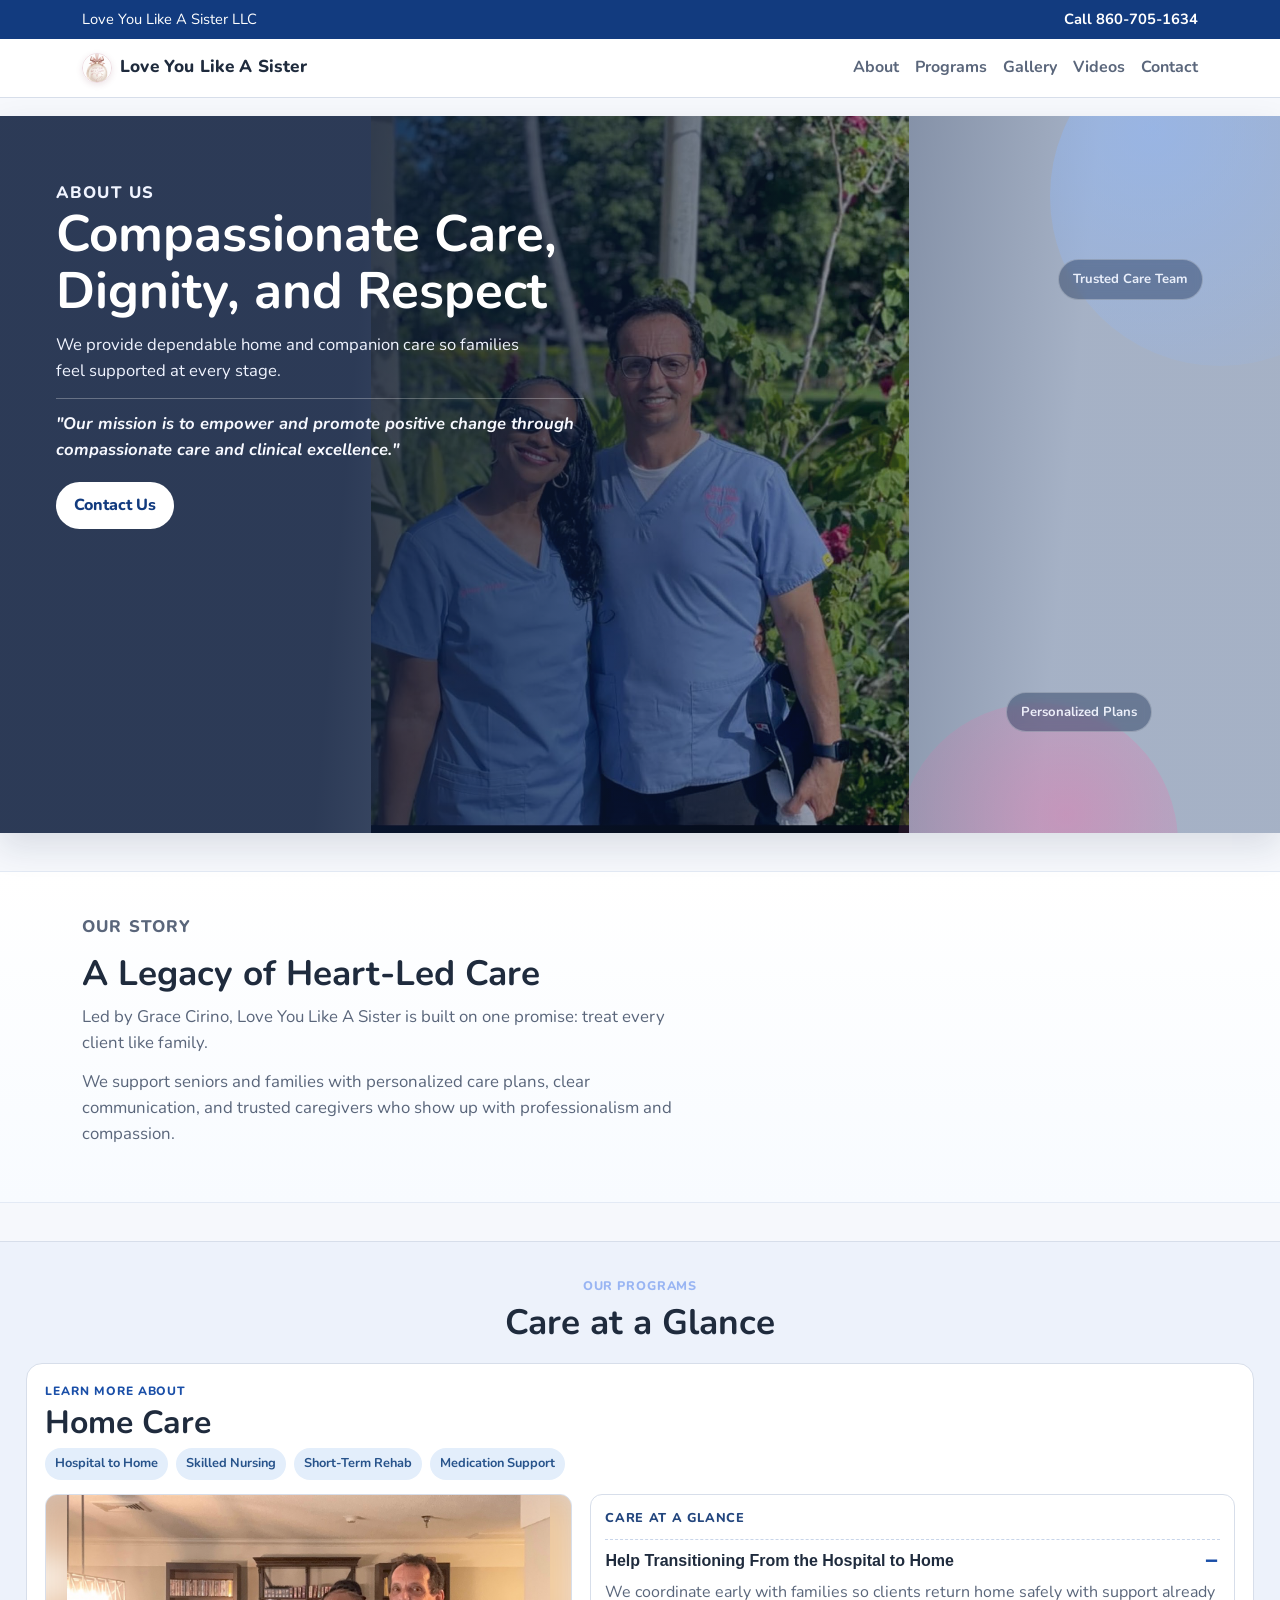
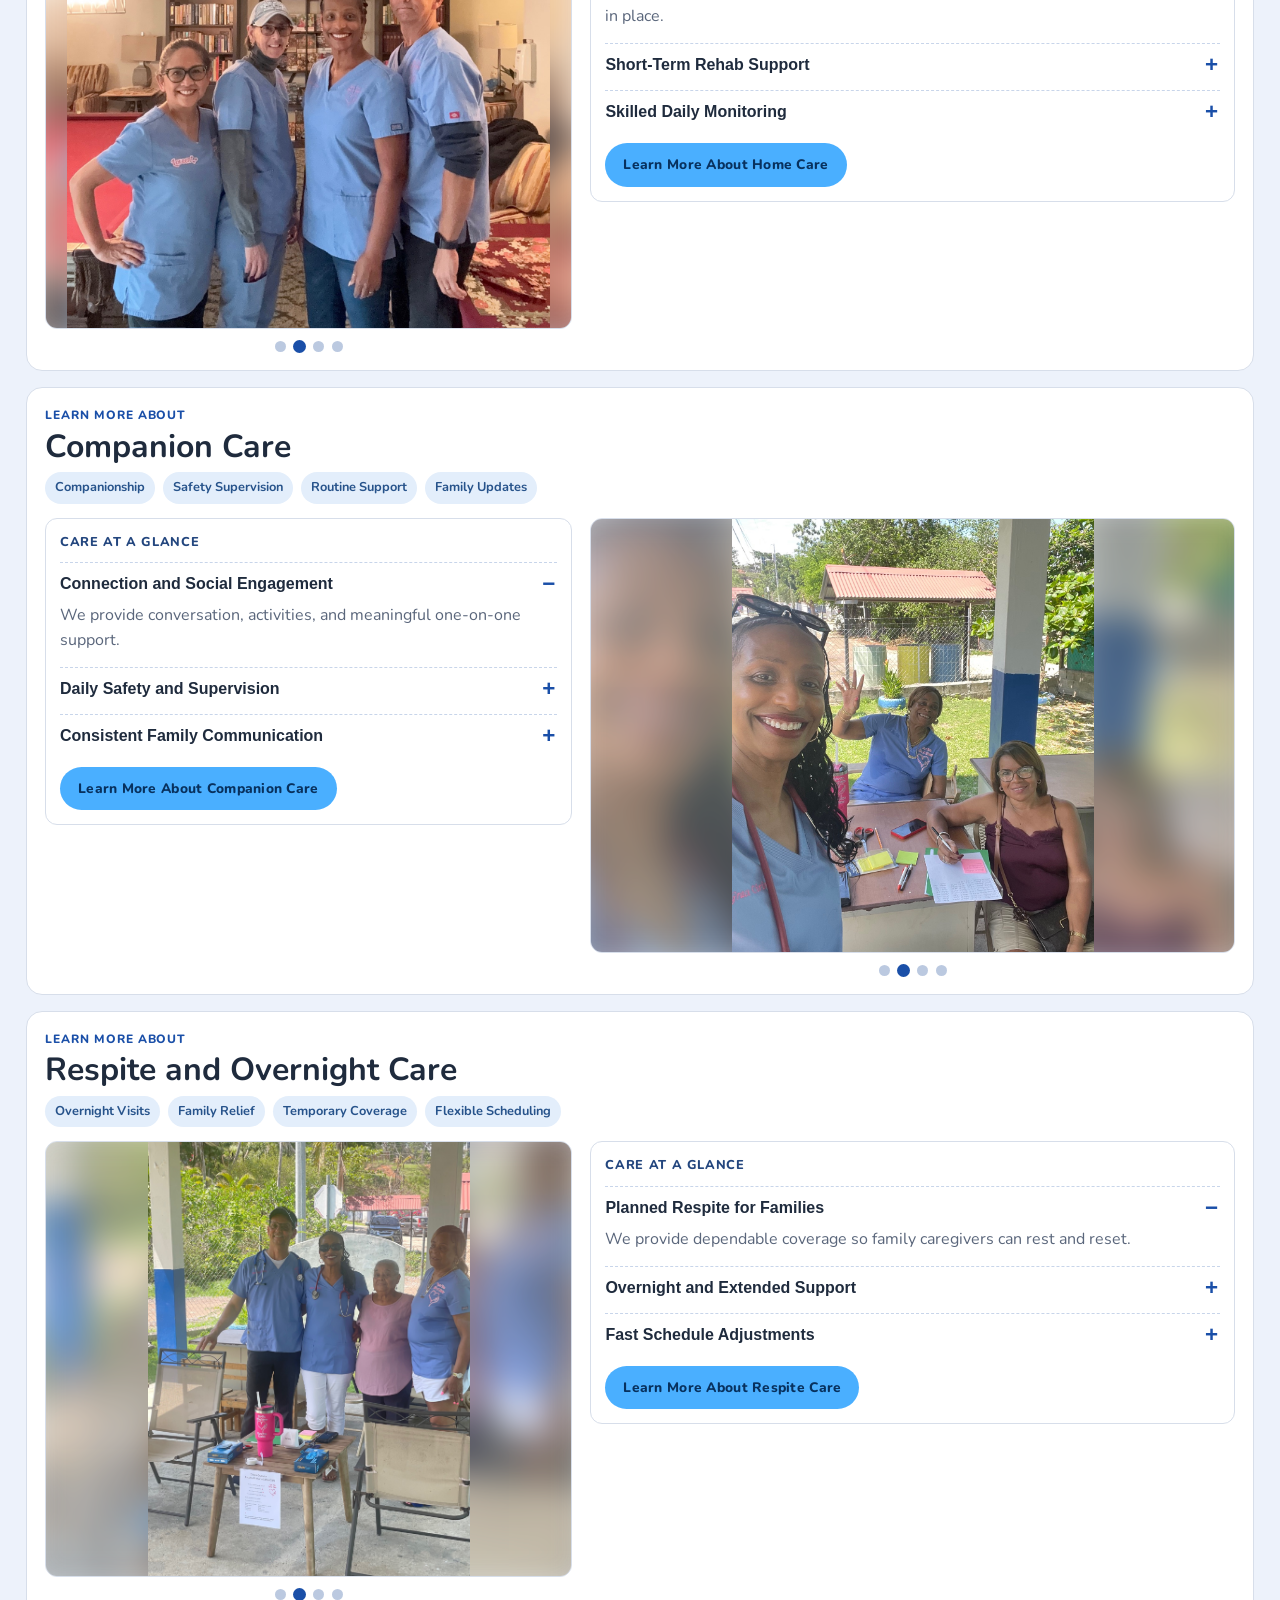
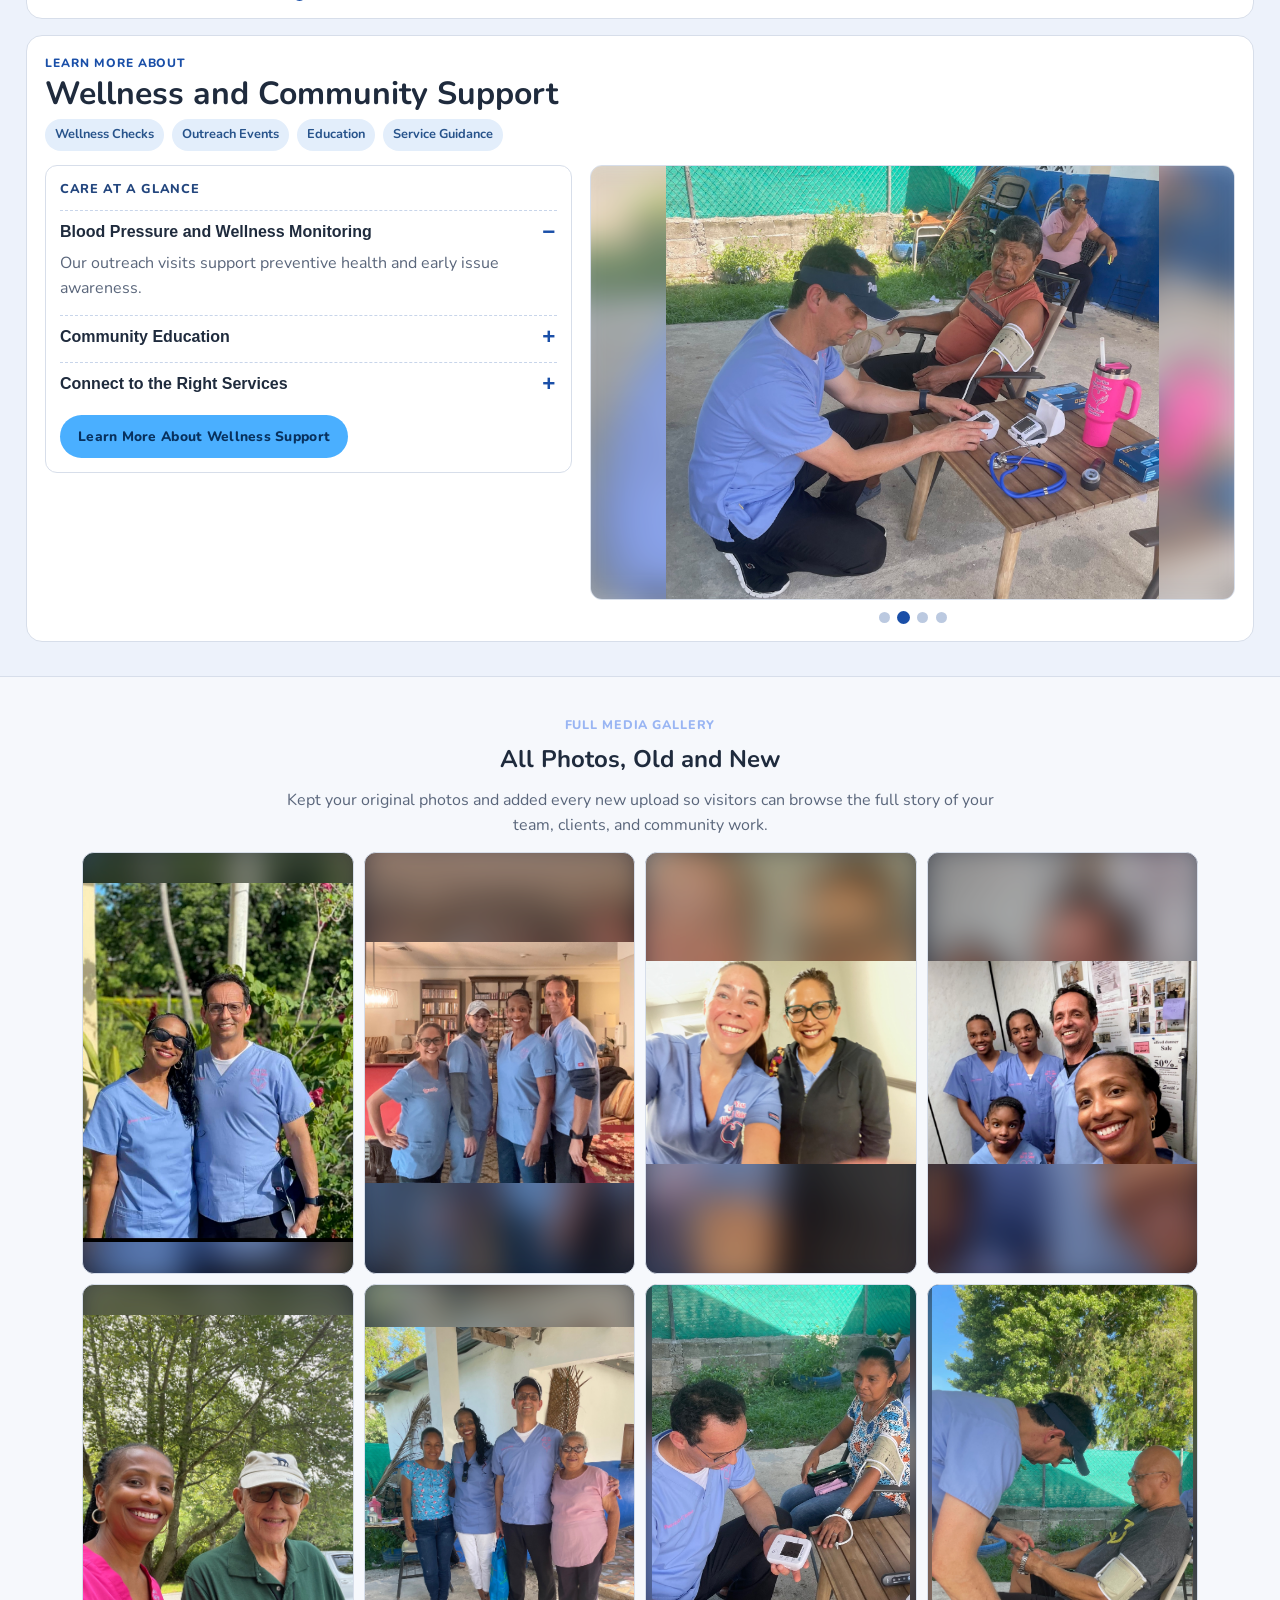
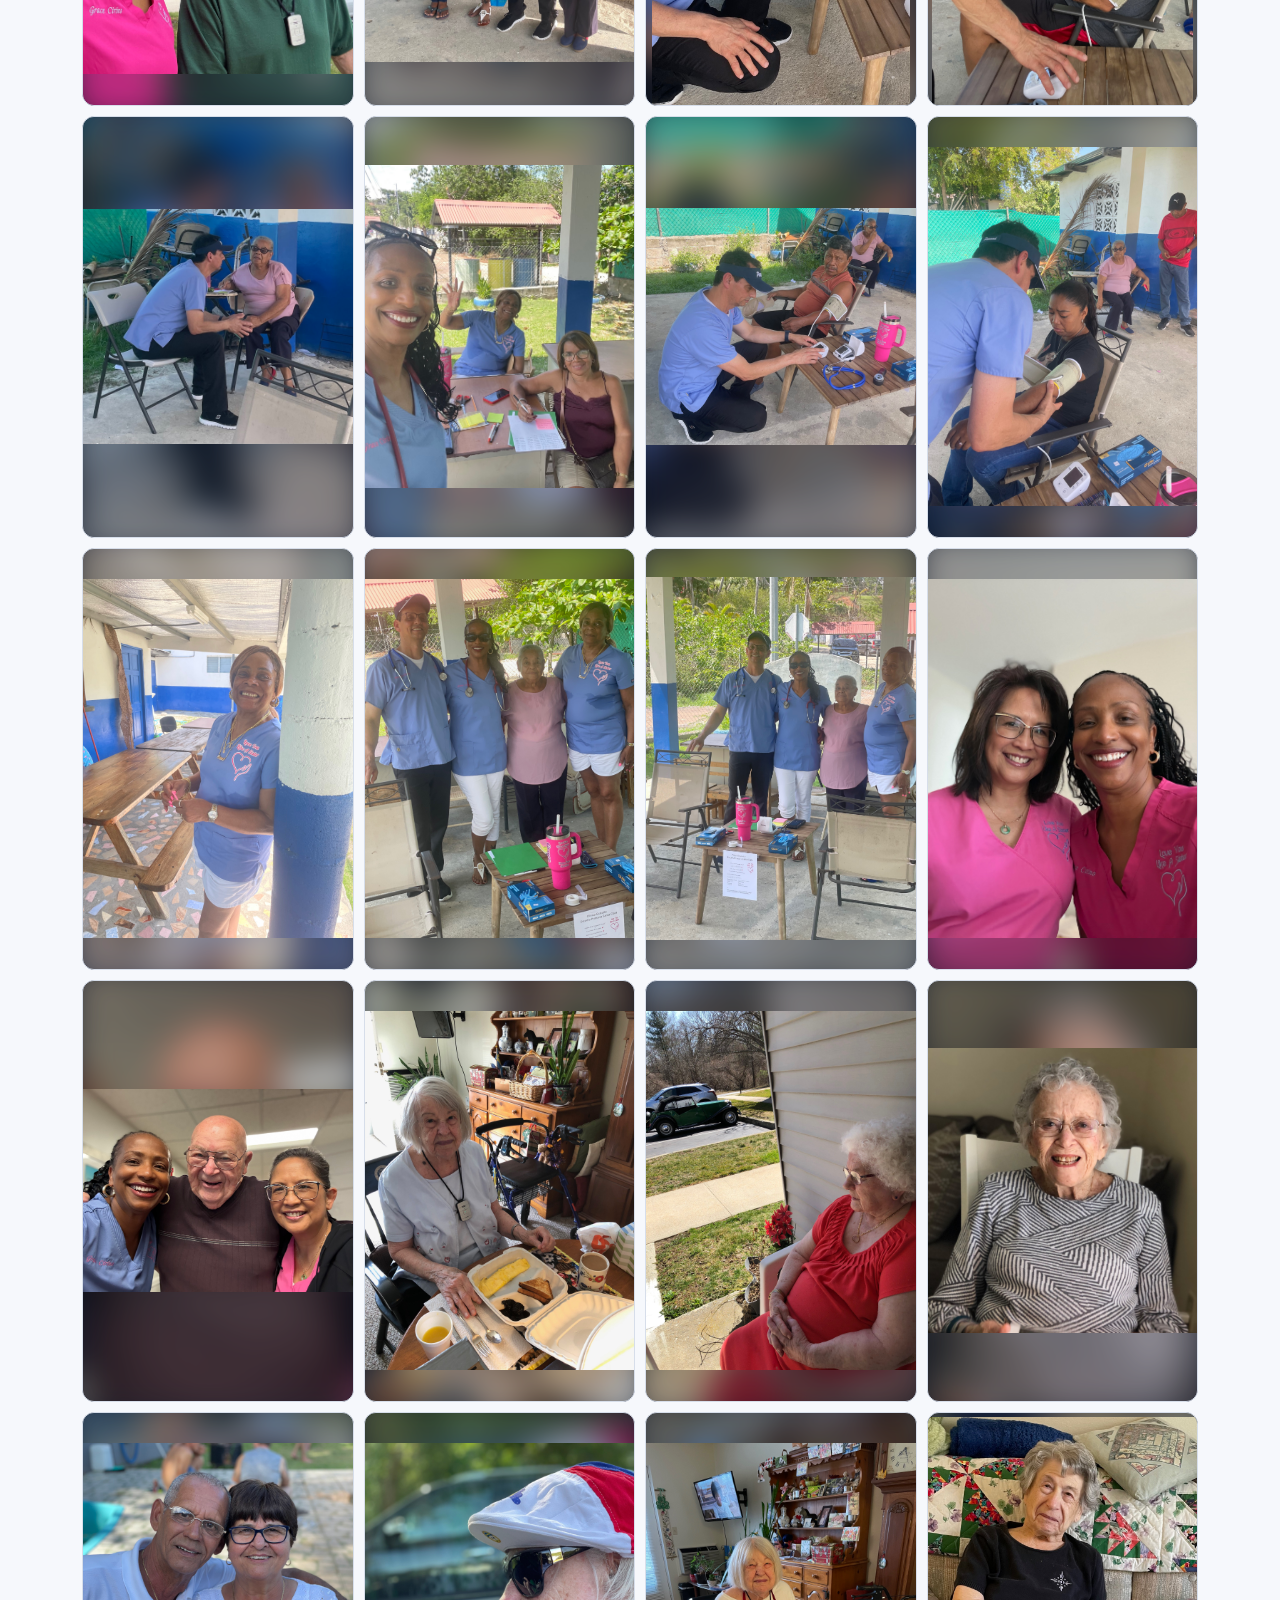
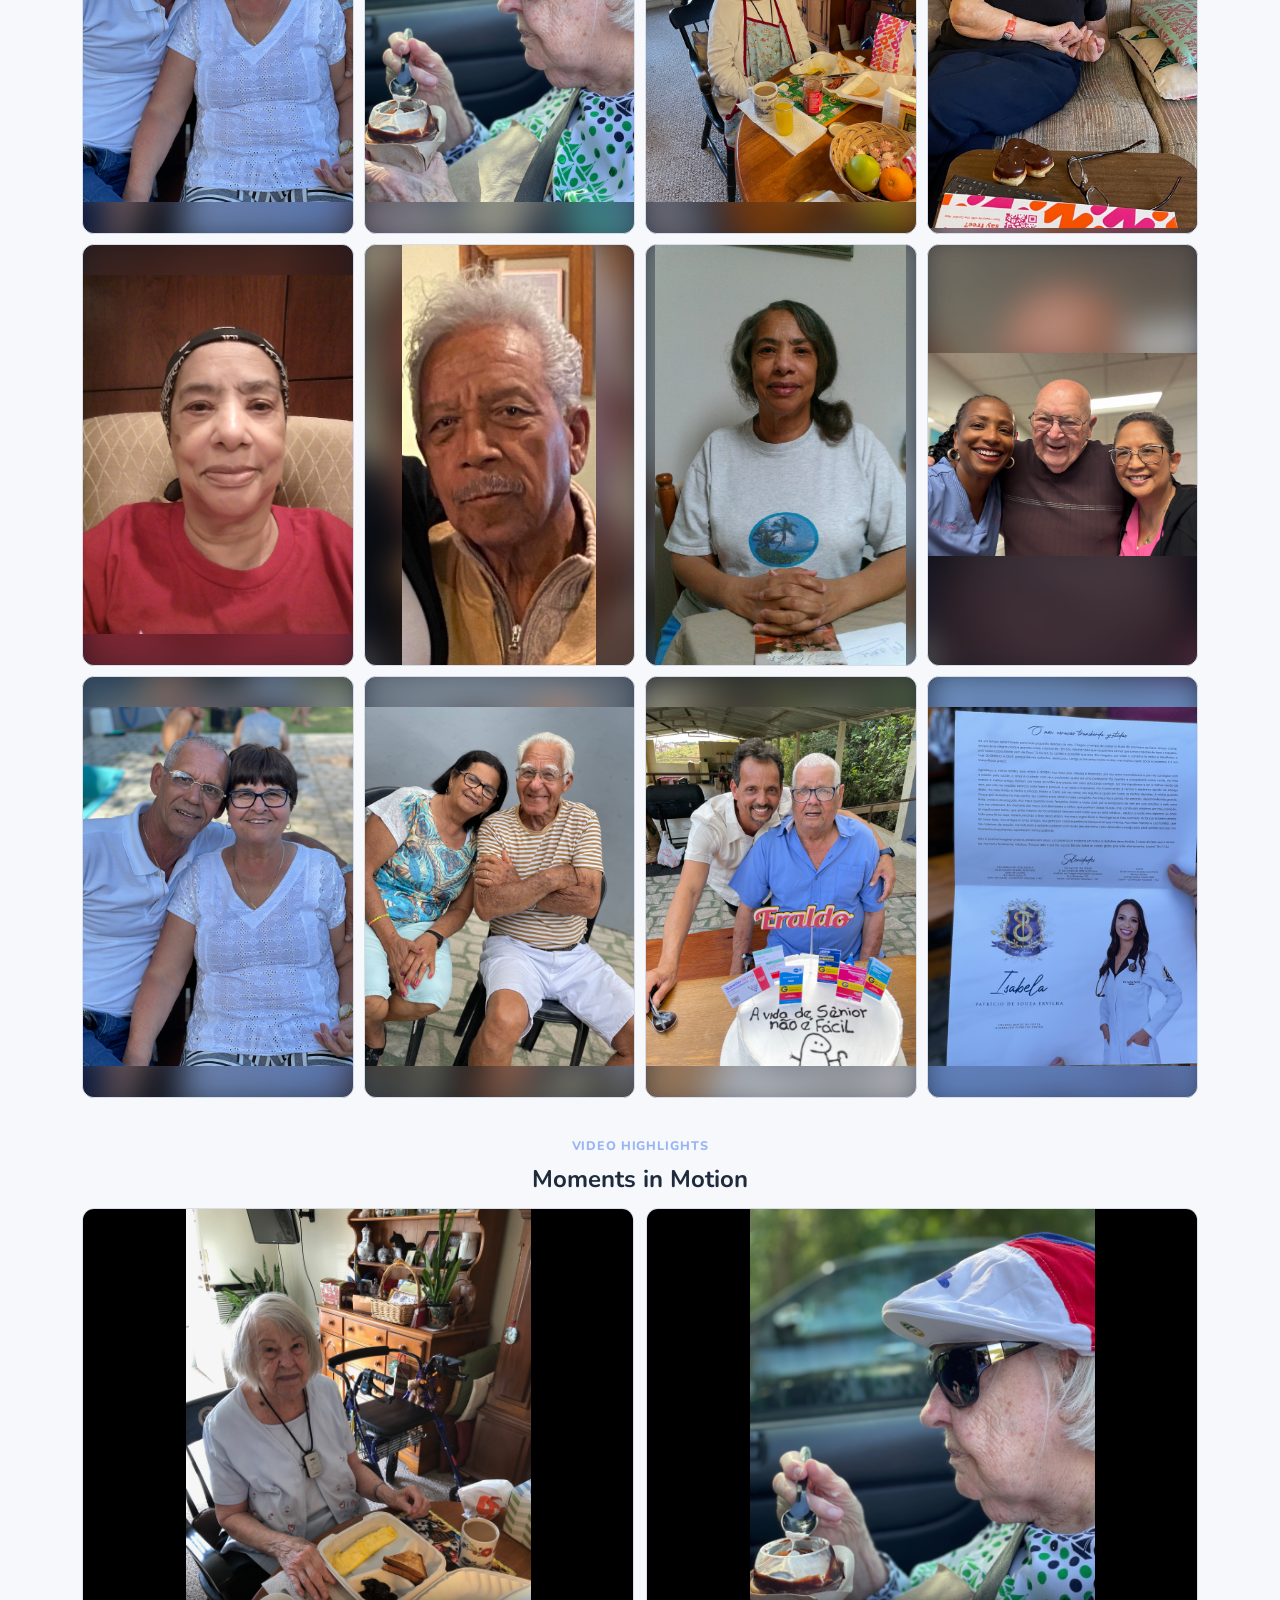
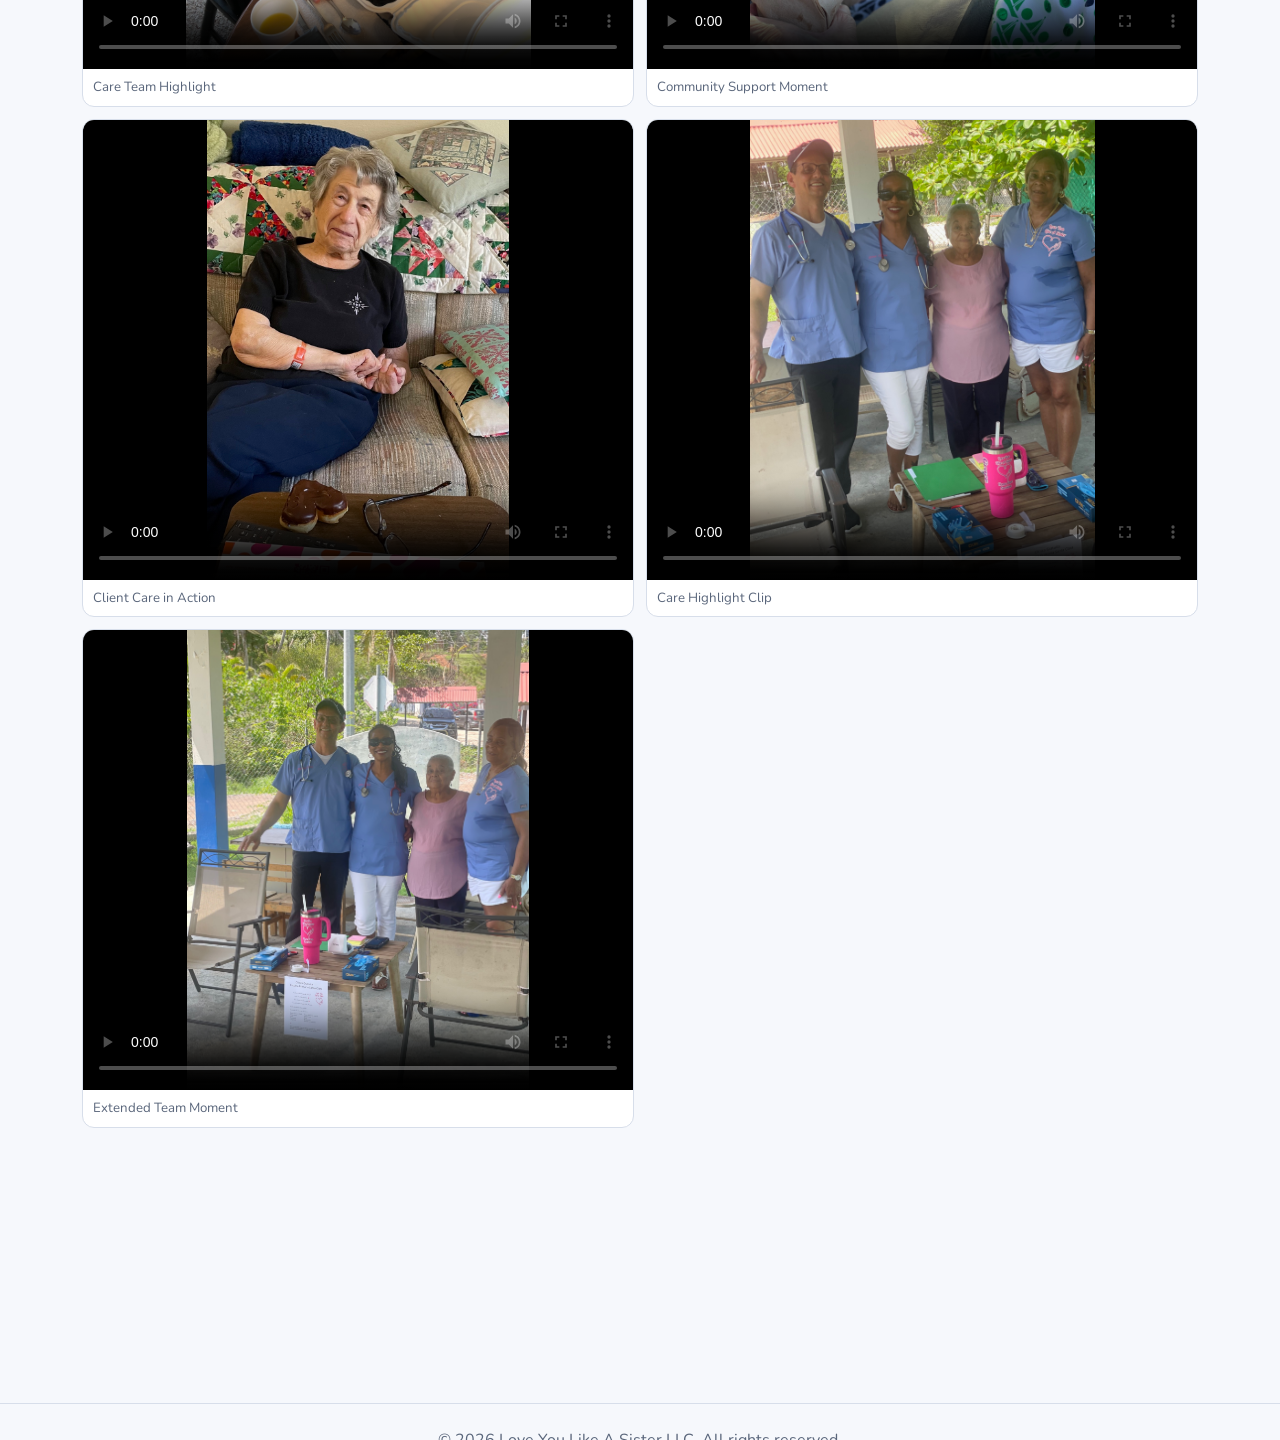
==== commit a83e3b3f: "Update category galleries and add latest client photos. Differentiate the four care categories with " ====
--- a/index.html
+++ b/index.html
@@ -147,9 +147,9 @@
             </div>
             <div class="program-thumbs">
               <button class="program-thumb is-active" type="button" data-src="image10.jpeg" data-alt="Caregiver speaking with senior resident"><img src="image10.jpeg" alt="Companion care photo one"></button>
-              <button class="program-thumb" type="button" data-src="image6.jpeg" data-alt="Caregivers and community members standing together"><img src="image6.jpeg" alt="Companion care photo two"></button>
-              <button class="program-thumb" type="button" data-src="image11.jpeg" data-alt="Care team assisting during community registration"><img src="image11.jpeg" alt="Companion care photo three"></button>
-              <button class="program-thumb" type="button" data-src="image14.jpeg" data-alt="Care team member in company uniform"><img src="image14.jpeg" alt="Companion care photo four"></button>
+              <button class="program-thumb" type="button" data-src="image11.jpeg" data-alt="Care team assisting during community registration"><img src="image11.jpeg" alt="Companion care photo two"></button>
+              <button class="program-thumb" type="button" data-src="image14.jpeg" data-alt="Care team member in company uniform"><img src="image14.jpeg" alt="Companion care photo three"></button>
+              <button class="program-thumb" type="button" data-src="IMG_7098.jpeg" data-alt="Caregiver and senior sharing a warm moment"><img src="IMG_7098.jpeg" alt="Companion care photo four"></button>
             </div>
           </div>
           <div class="program-detail">
@@ -196,8 +196,8 @@
             <div class="program-thumbs">
               <button class="program-thumb is-active" type="button" data-src="image15.jpeg" data-alt="Caregivers standing with senior community member"><img src="image15.jpeg" alt="Respite care photo one"></button>
               <button class="program-thumb" type="button" data-src="image16.jpeg" data-alt="Caregivers and senior resident in a group photo"><img src="image16.jpeg" alt="Respite care photo two"></button>
-              <button class="program-thumb" type="button" data-src="image8.jpeg" data-alt="Caregiver helping resident during wellness check"><img src="image8.jpeg" alt="Respite care photo three"></button>
-              <button class="program-thumb" type="button" data-src="image13.jpeg" data-alt="Caregiver supporting blood pressure check"><img src="image13.jpeg" alt="Respite care photo four"></button>
+              <button class="program-thumb" type="button" data-src="IMG_7146.jpeg" data-alt="Caregiver and client smiling at a care event"><img src="IMG_7146.jpeg" alt="Respite care photo three"></button>
+              <button class="program-thumb" type="button" data-src="IMG_7156.jpeg" data-alt="Caregiver with senior in a supportive setting"><img src="IMG_7156.jpeg" alt="Respite care photo four"></button>
             </div>
           </div>
           <div class="program-detail">
@@ -244,7 +244,8 @@
             <div class="program-thumbs">
               <button class="program-thumb is-active" type="button" data-src="image7.jpeg" data-alt="Caregiver performing blood pressure screening"><img src="image7.jpeg" alt="Wellness support photo one"></button>
               <button class="program-thumb" type="button" data-src="image12.jpeg" data-alt="Outdoor screening table and care supplies"><img src="image12.jpeg" alt="Wellness support photo two"></button>
-              <button class="program-thumb" type="button" data-src="image0.png" data-alt="Care team members outdoors"><img src="image0.png" alt="Wellness support photo three"></button>
+              <button class="program-thumb" type="button" data-src="image13.jpeg" data-alt="Caregiver supporting blood pressure check"><img src="image13.jpeg" alt="Wellness support photo three"></button>
+              <button class="program-thumb" type="button" data-src="IMG_7096.jpeg" data-alt="Community wellness documentation and outreach activity"><img src="IMG_7096.jpeg" alt="Wellness support photo four"></button>
             </div>
           </div>
           <div class="program-detail">
@@ -296,17 +297,22 @@
         <figure><img src="image15.jpeg" alt="Care team photo 15"></figure>
         <figure><img src="image16.jpeg" alt="Care team photo 16"></figure>
         <figure><img src="image0.jpeg" alt="New uploaded photo 0"></figure>
-        <figure><img src="image17.jpeg" alt="New uploaded photo 17"></figure>
+        <figure><img src="IMG_7364.jpeg" alt="New uploaded client photo 7364"></figure>
         <figure><img src="image18.jpeg" alt="New uploaded photo 18"></figure>
         <figure><img src="image19.jpeg" alt="New uploaded photo 19"></figure>
         <figure><img src="image20.jpeg" alt="New uploaded photo 20"></figure>
-        <figure><img src="image21.jpeg" alt="New uploaded photo 21"></figure>
+        <figure><img src="IMG_7098.jpeg" alt="New uploaded client photo 7098"></figure>
         <figure><img src="image22.jpeg" alt="New uploaded photo 22"></figure>
         <figure><img src="image23.jpeg" alt="New uploaded photo 23"></figure>
         <figure><img src="image24.jpeg" alt="New uploaded photo 24"></figure>
         <figure><img src="image25.jpeg" alt="New uploaded photo 25"></figure>
         <figure><img src="image26.jpeg" alt="New uploaded photo 26"></figure>
         <figure><img src="IMAG0584_2001.JPEG" alt="Additional uploaded image"></figure>
+        <figure><img src="IMG_7364.jpeg" alt="Recently added client photo IMG 7364"></figure>
+        <figure><img src="IMG_7098.jpeg" alt="Recently added client photo IMG 7098"></figure>
+        <figure><img src="IMG_7156.jpeg" alt="Recently added client photo IMG 7156"></figure>
+        <figure><img src="IMG_7146.jpeg" alt="Recently added client photo IMG 7146"></figure>
+        <figure><img src="IMG_7096.jpeg" alt="Recently added client photo IMG 7096"></figure>
       </div>
     </section>
 
@@ -323,7 +329,7 @@
           <figcaption>Care Team Highlight</figcaption>
         </figure>
         <figure>
-          <video controls preload="metadata" poster="image21.jpeg">
+          <video controls preload="metadata" poster="image22.jpeg">
             <source src="IMG_5989.mp4" type="video/mp4">
             <source src="IMG_5989.MOV" type="video/quicktime">
             Your browser does not support the video tag.
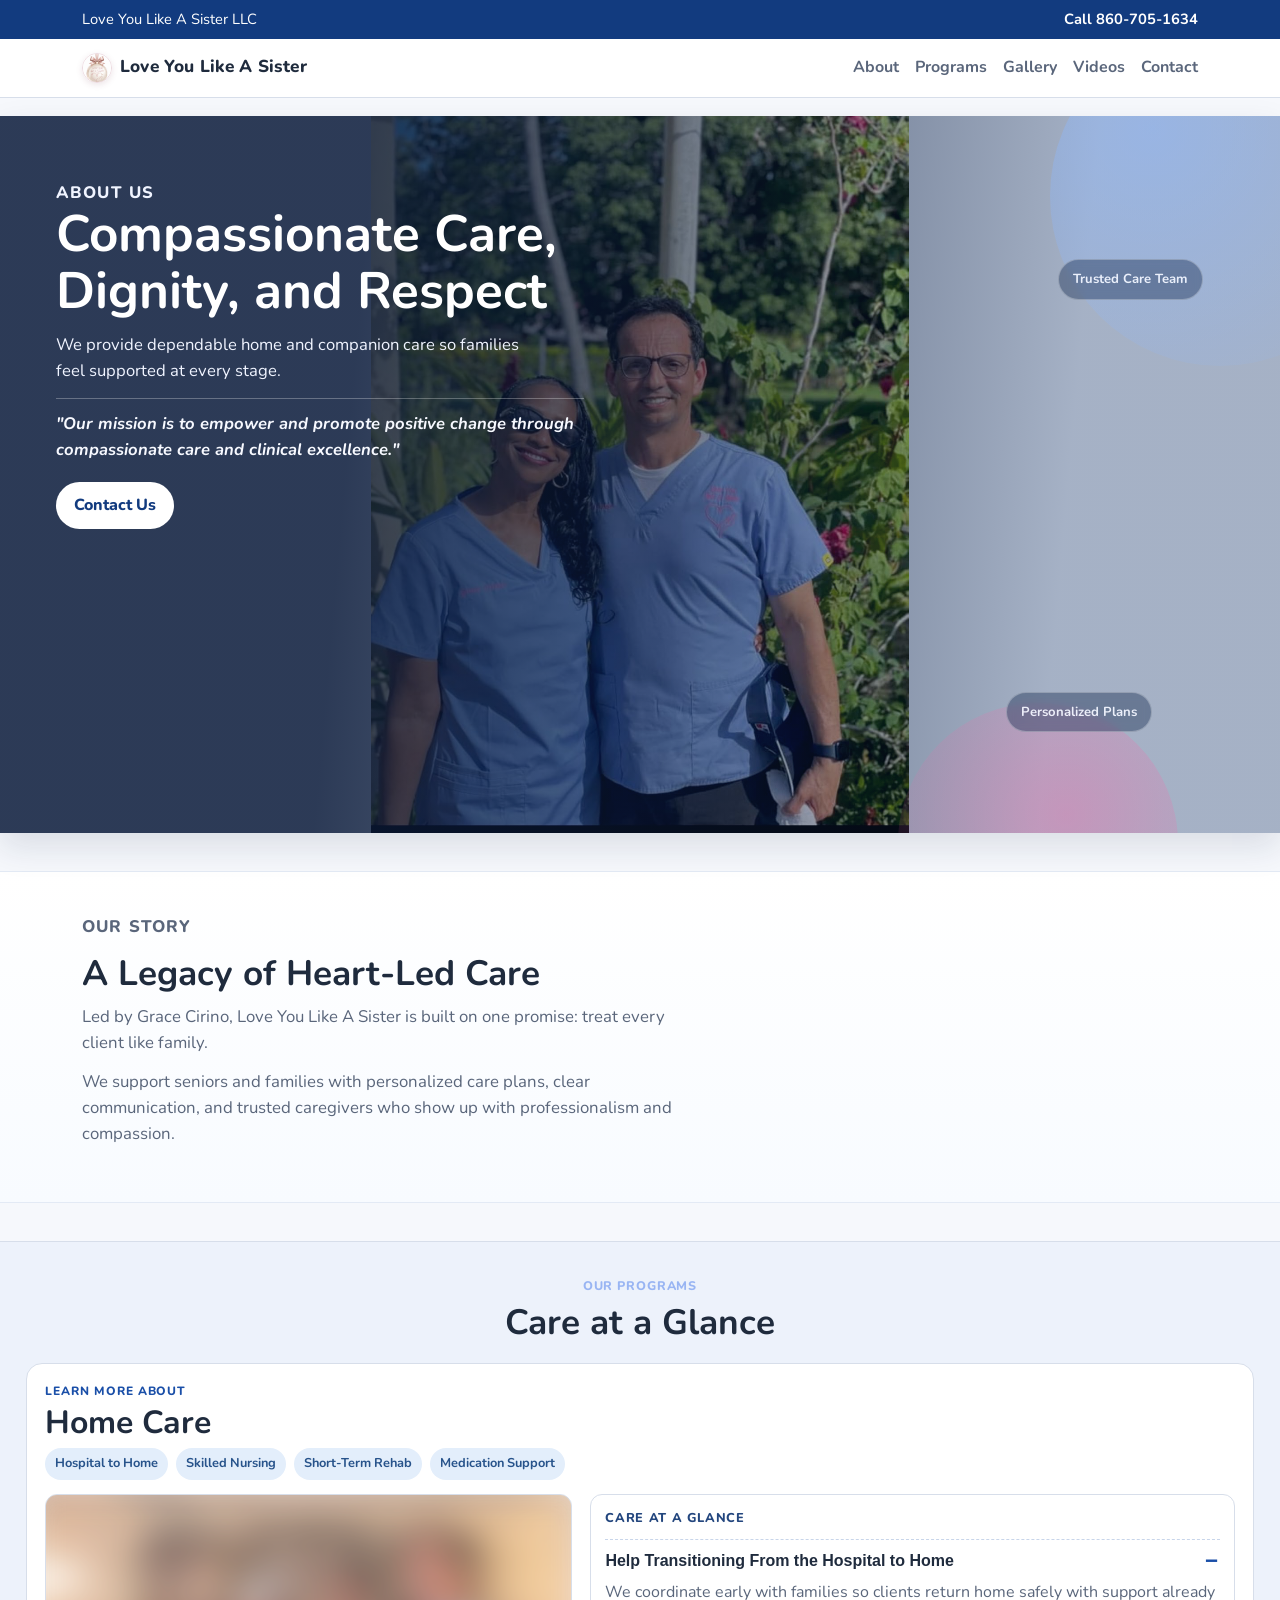
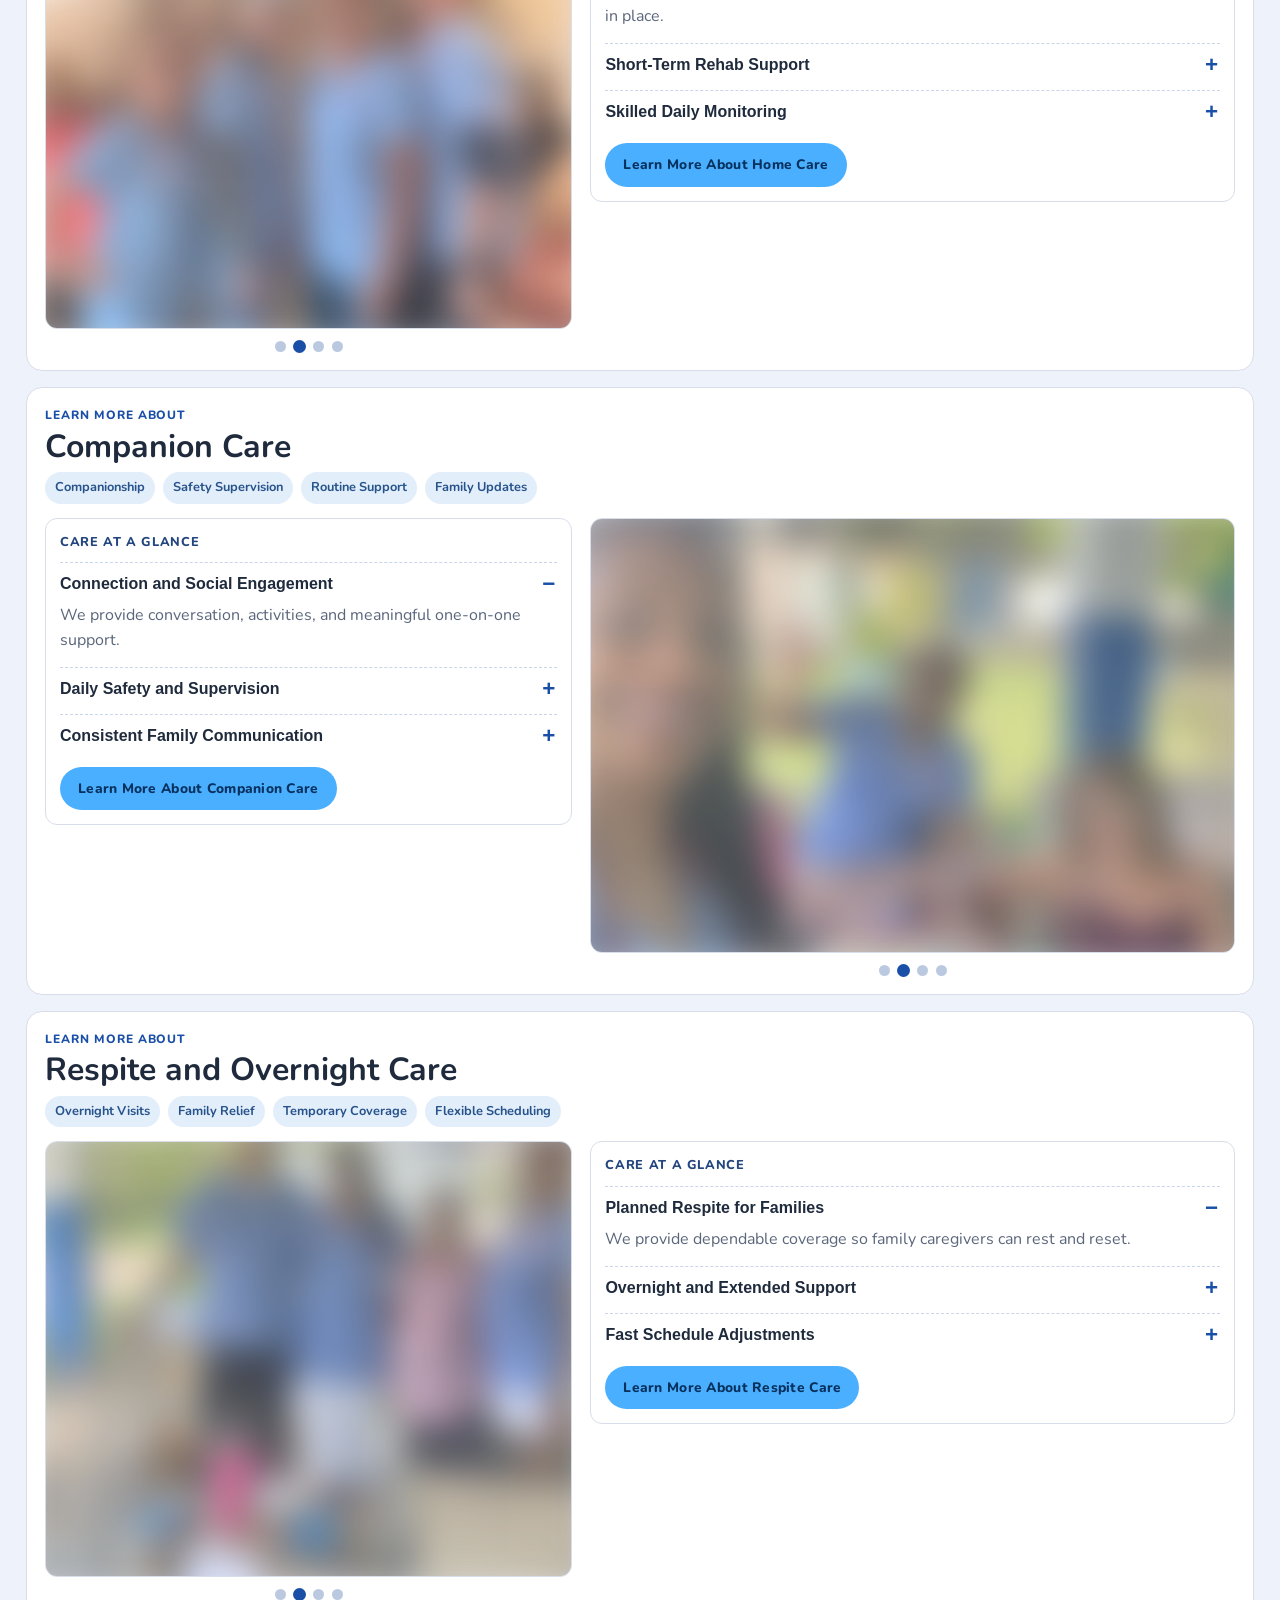
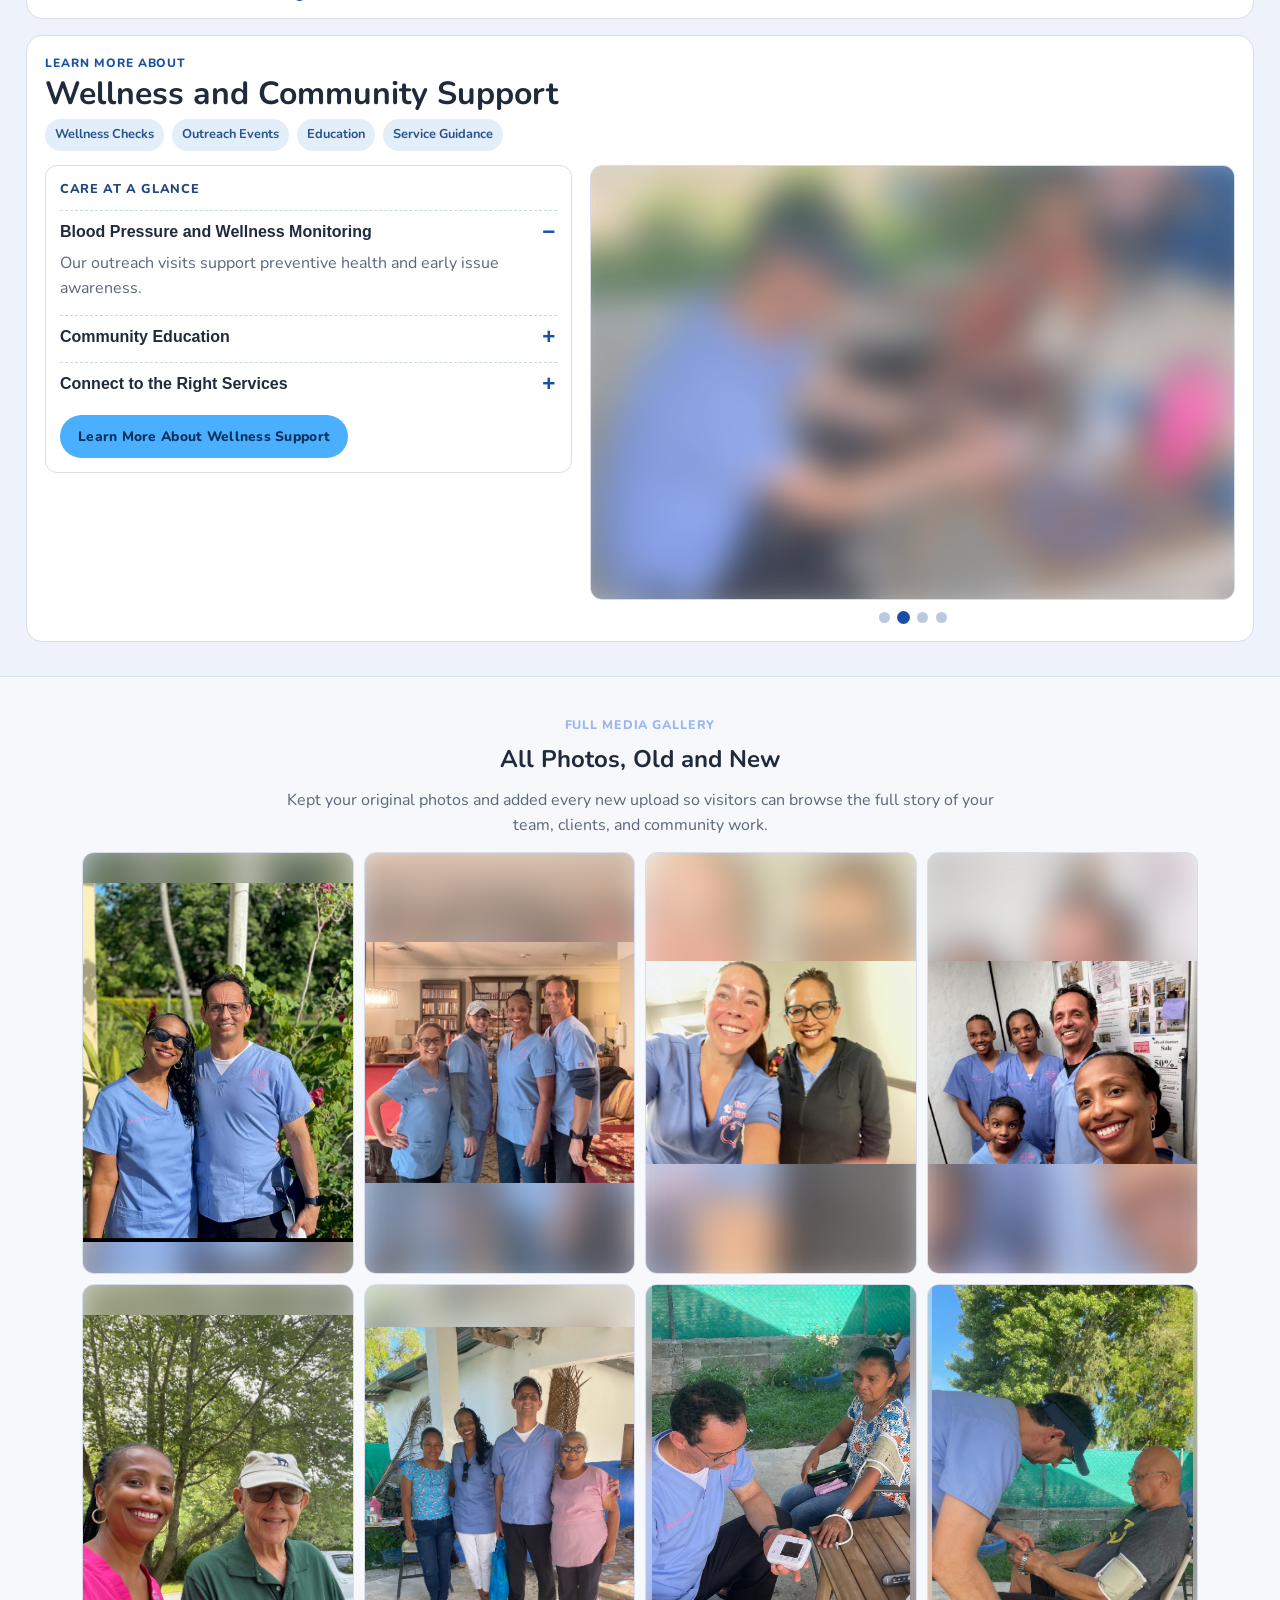
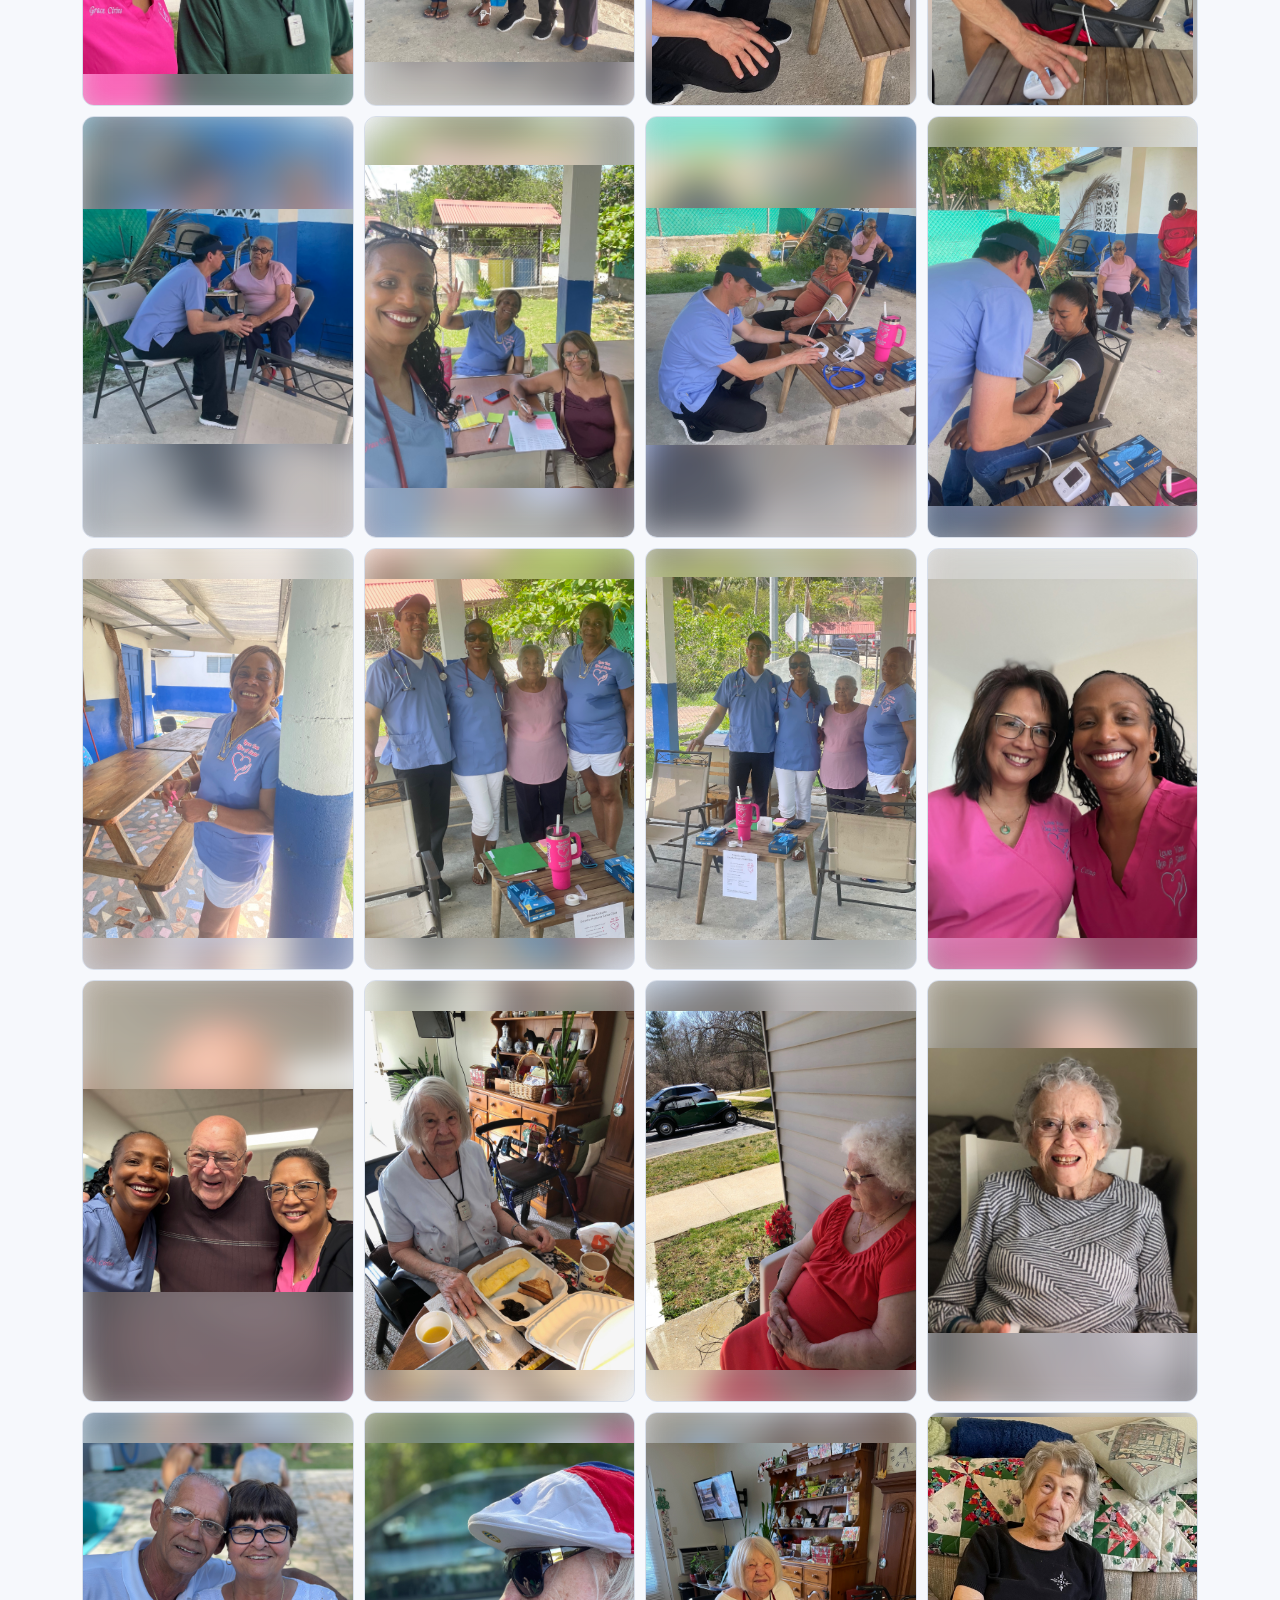
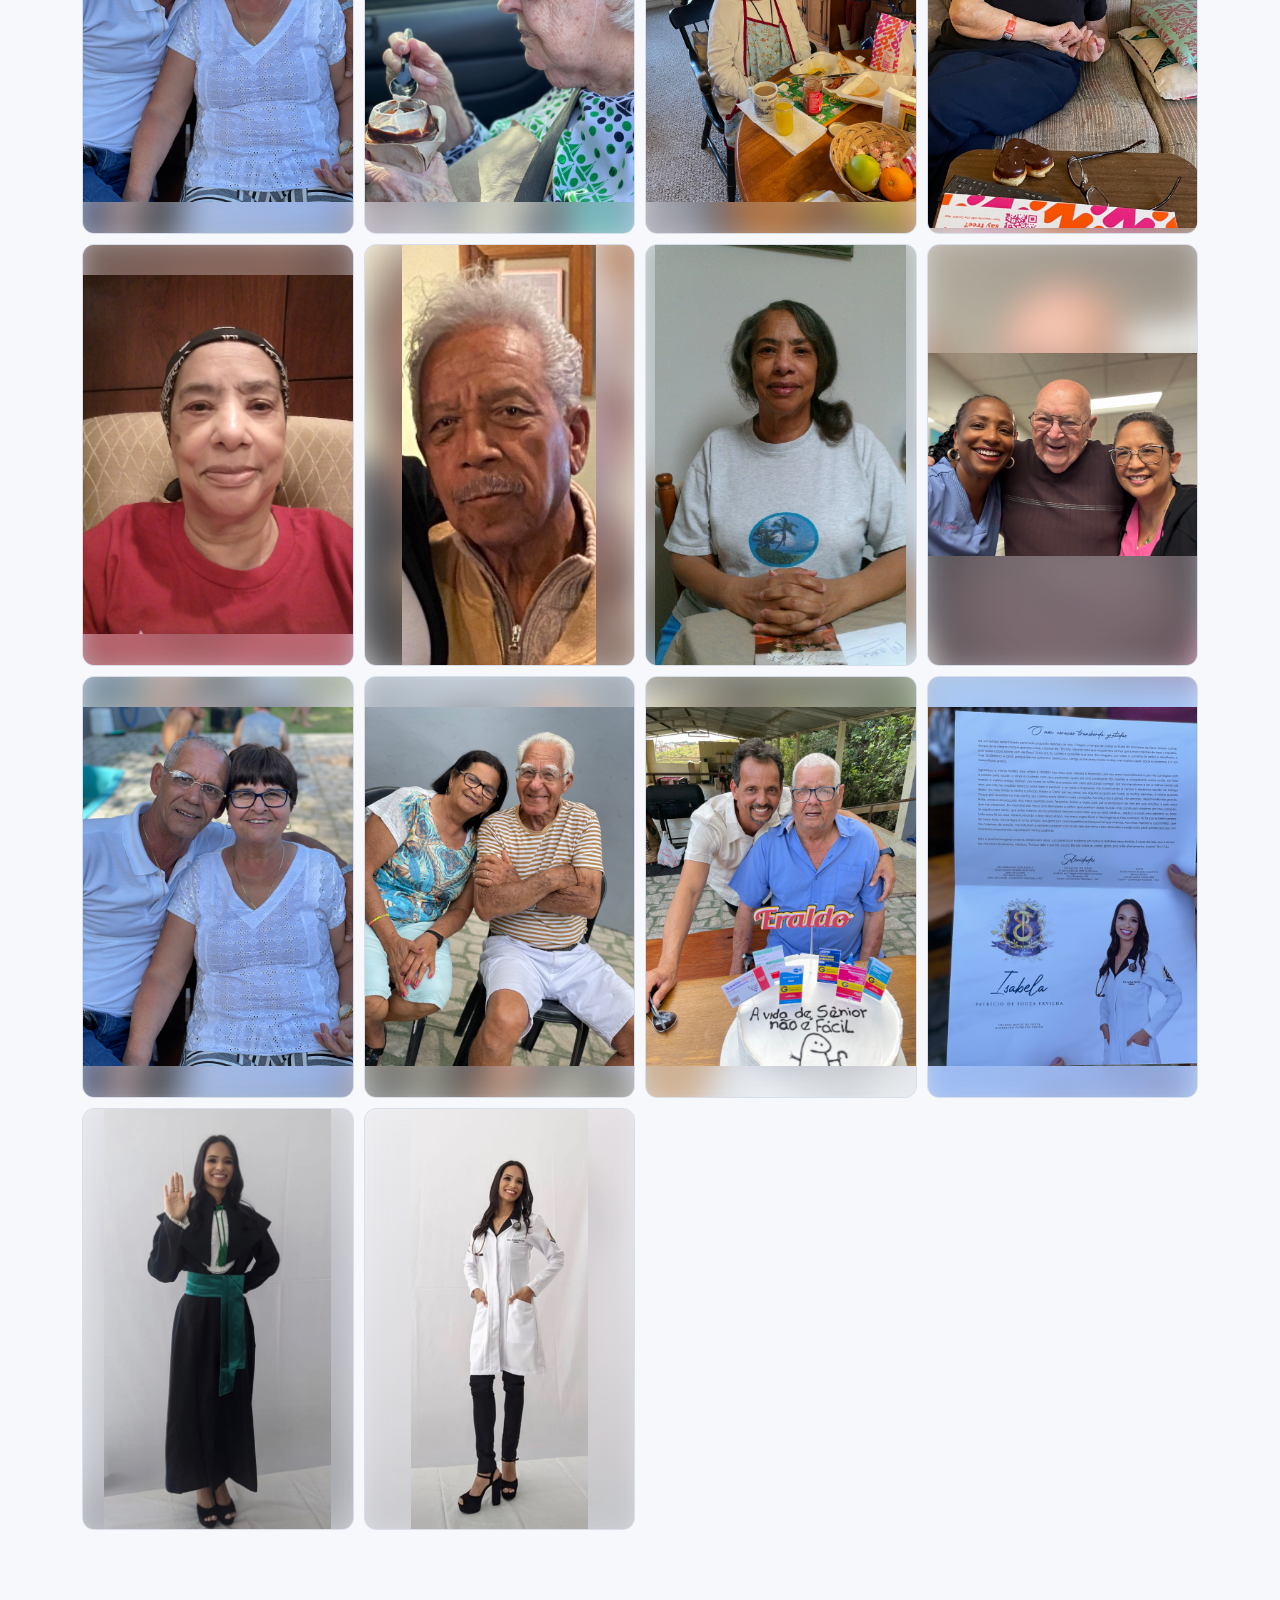
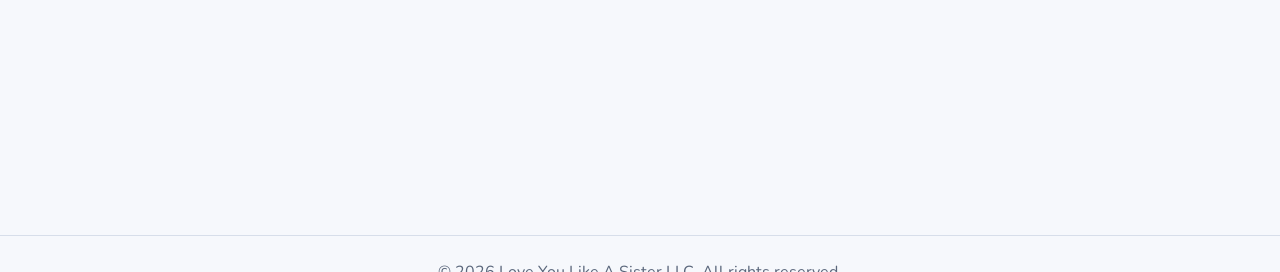
==== commit 7874c1cc: "Improve media loading reliability and add new portrait images. Preload gallery/video assets more agg" ====
--- a/index.html
+++ b/index.html
@@ -313,6 +313,8 @@
         <figure><img src="IMG_7156.jpeg" alt="Recently added client photo IMG 7156"></figure>
         <figure><img src="IMG_7146.jpeg" alt="Recently added client photo IMG 7146"></figure>
         <figure><img src="IMG_7096.jpeg" alt="Recently added client photo IMG 7096"></figure>
+        <figure><img src="IMG_7572.JPEG" alt="Recently added team portrait IMG 7572"></figure>
+        <figure><img src="IMG_7573.JPEG" alt="Recently added team portrait IMG 7573"></figure>
       </div>
     </section>
 
@@ -321,7 +323,7 @@
       <h2>Moments in Motion</h2>
       <div class="video-grid">
         <figure>
-          <video controls preload="metadata" poster="image18.jpeg">
+          <video controls preload="auto" poster="image18.jpeg">
             <source src="IMG_5471.mp4" type="video/mp4">
             <source src="IMG_5471.MOV" type="video/quicktime">
             Your browser does not support the video tag.
@@ -329,7 +331,7 @@
           <figcaption>Care Team Highlight</figcaption>
         </figure>
         <figure>
-          <video controls preload="metadata" poster="image22.jpeg">
+          <video controls preload="auto" poster="image22.jpeg">
             <source src="IMG_5989.mp4" type="video/mp4">
             <source src="IMG_5989.MOV" type="video/quicktime">
             Your browser does not support the video tag.
@@ -337,7 +339,7 @@
           <figcaption>Community Support Moment</figcaption>
         </figure>
         <figure>
-          <video controls preload="metadata" poster="image24.jpeg">
+          <video controls preload="auto" poster="image24.jpeg">
             <source src="IMG_6178.mp4" type="video/mp4">
             <source src="IMG_6178.MOV" type="video/quicktime">
             Your browser does not support the video tag.
@@ -345,7 +347,7 @@
           <figcaption>Client Care in Action</figcaption>
         </figure>
         <figure>
-          <video controls preload="metadata" poster="image15.jpeg">
+          <video controls preload="auto" poster="image15.jpeg">
             <source src="Video.mp4" type="video/mp4">
             <source src="Video.mov" type="video/quicktime">
             Your browser does not support the video tag.
@@ -353,7 +355,7 @@
           <figcaption>Care Highlight Clip</figcaption>
         </figure>
         <figure>
-          <video controls preload="metadata" poster="image16.jpeg">
+          <video controls preload="auto" poster="image16.jpeg">
             <source src="Video_1.mp4" type="video/mp4">
             <source src="Video_1.mov" type="video/quicktime">
             Your browser does not support the video tag.
@@ -537,6 +539,38 @@
       }
     });
 
+    const preloadMediaAssets = () => {
+      const preloadedVideoUrls = new Set();
+
+      document.querySelectorAll("main img").forEach((img) => {
+        img.loading = "eager";
+        img.decoding = "async";
+        const src = img.currentSrc || img.src;
+        if (!src) return;
+        const warmImage = new Image();
+        warmImage.src = src;
+      });
+
+      document.querySelectorAll("main video").forEach((video) => {
+        video.preload = "auto";
+        try {
+          video.load();
+        } catch (error) {
+          // Continue; some browsers can block eager video loads.
+        }
+
+        video.querySelectorAll("source").forEach((source) => {
+          if (!source.src || preloadedVideoUrls.has(source.src)) return;
+          preloadedVideoUrls.add(source.src);
+          const preloadLink = document.createElement("link");
+          preloadLink.rel = "preload";
+          preloadLink.as = "video";
+          preloadLink.href = source.src;
+          document.head.appendChild(preloadLink);
+        });
+      });
+    };
+
     const lightbox = document.getElementById("lightbox");
     const lightboxClose = lightbox.querySelector(".lightbox-close");
 
@@ -564,7 +598,7 @@
       const clone = document.createElement("video");
       clone.className = "lightbox-media";
       clone.controls = true;
-      clone.preload = "metadata";
+      clone.preload = "auto";
       clone.autoplay = true;
       clone.playsInline = true;
       if (sourceVideo.poster) clone.poster = sourceVideo.poster;
@@ -621,6 +655,7 @@
     applyScrollProgress();
     applyParallax();
     revealNearViewport();
+    preloadMediaAssets();
     window.addEventListener("scroll", onScroll, { passive: true });
   </script>
 </body>
--- a/styles.css
+++ b/styles.css
@@ -573,7 +573,8 @@
 
 .media-grid figure {
   position: relative;
-  background: #0f1729;
+  background: linear-gradient(145deg, #f6f8ff, #e5ebf7);
+  min-height: 220px;
 }
 
 .media-grid figure::before {
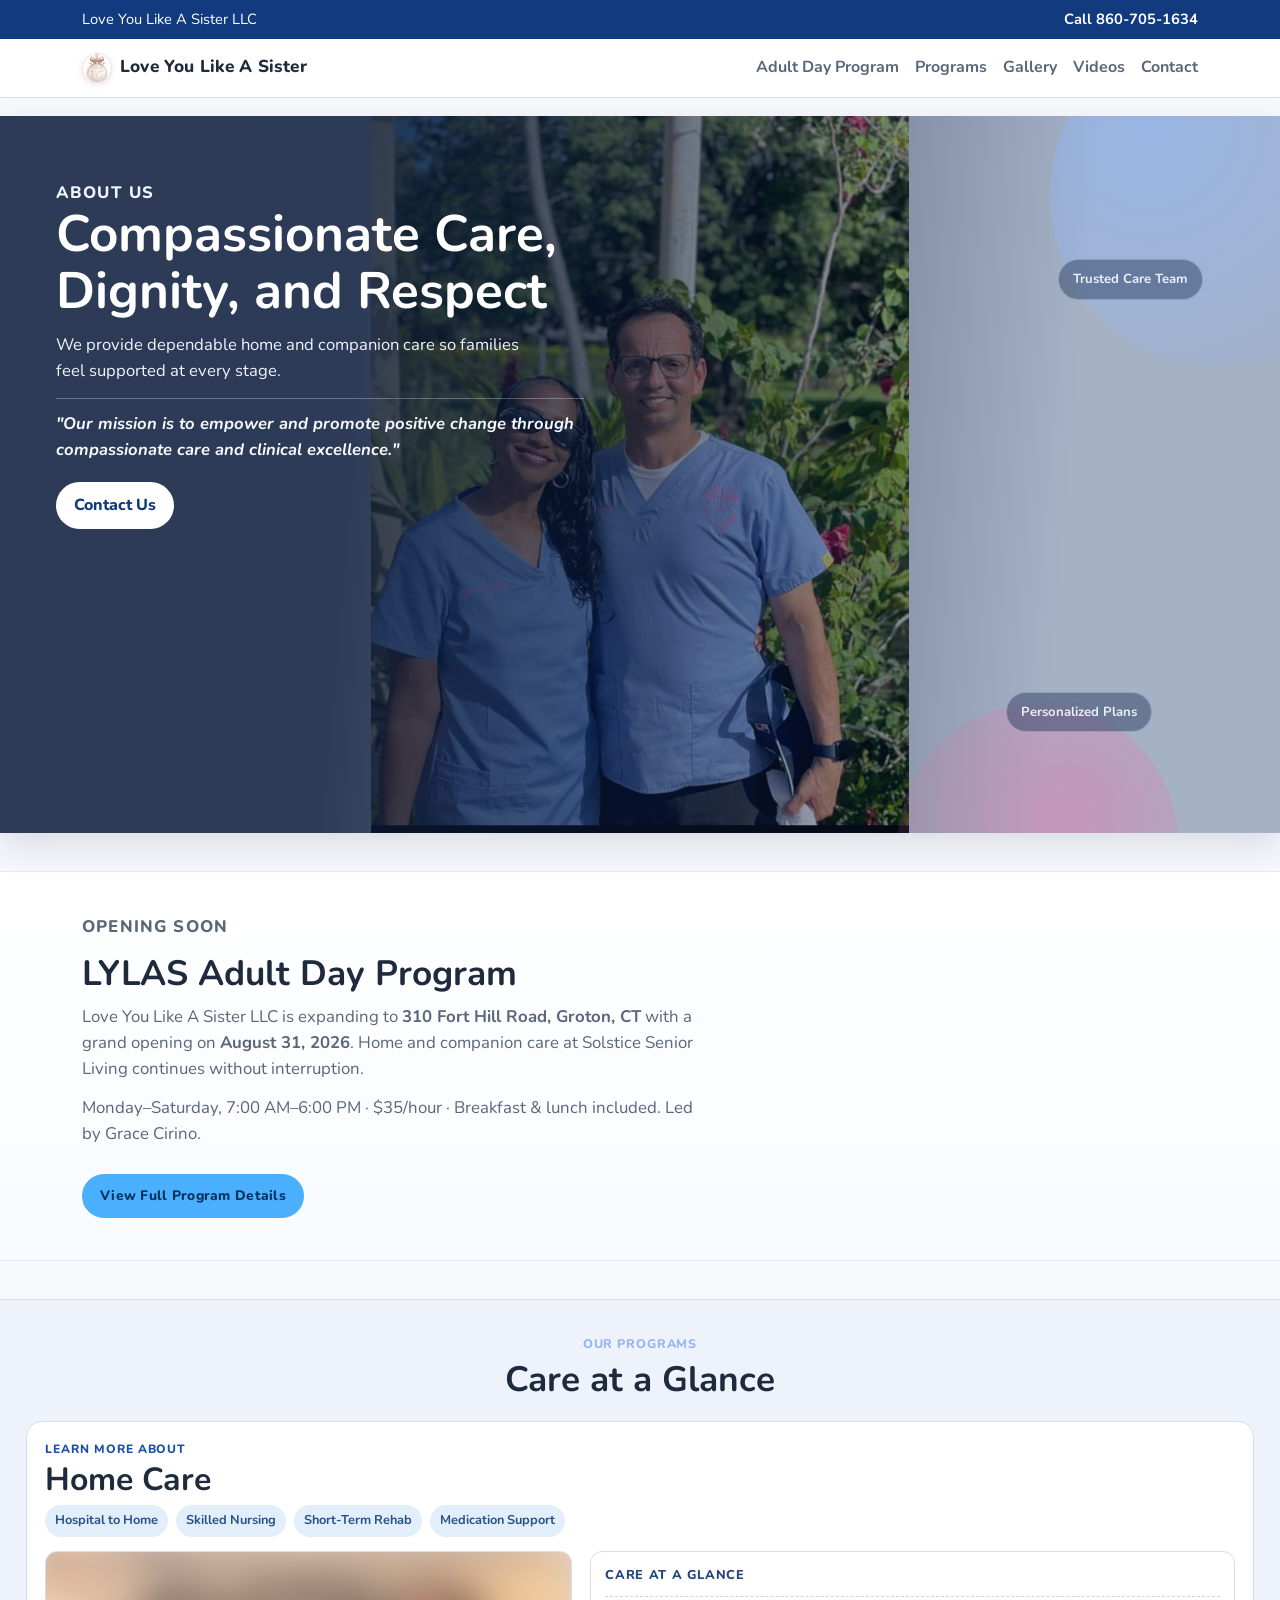
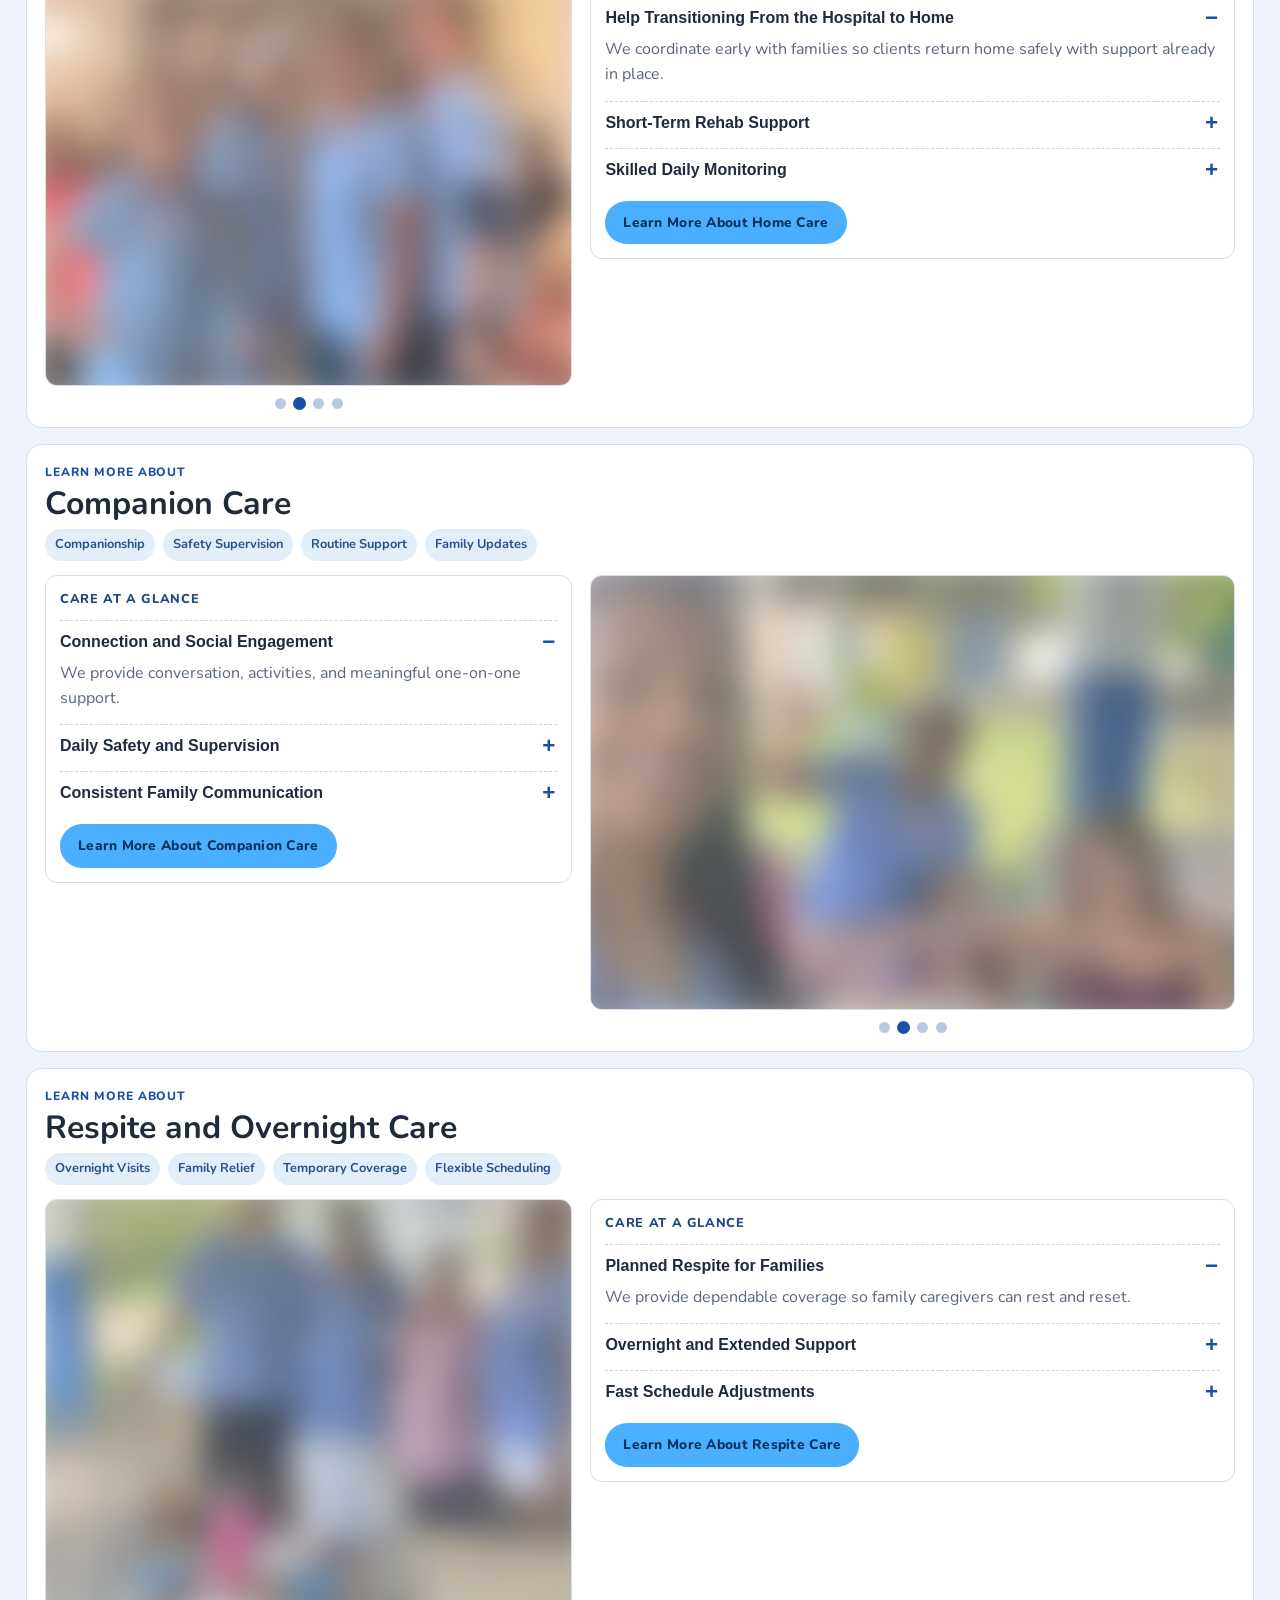
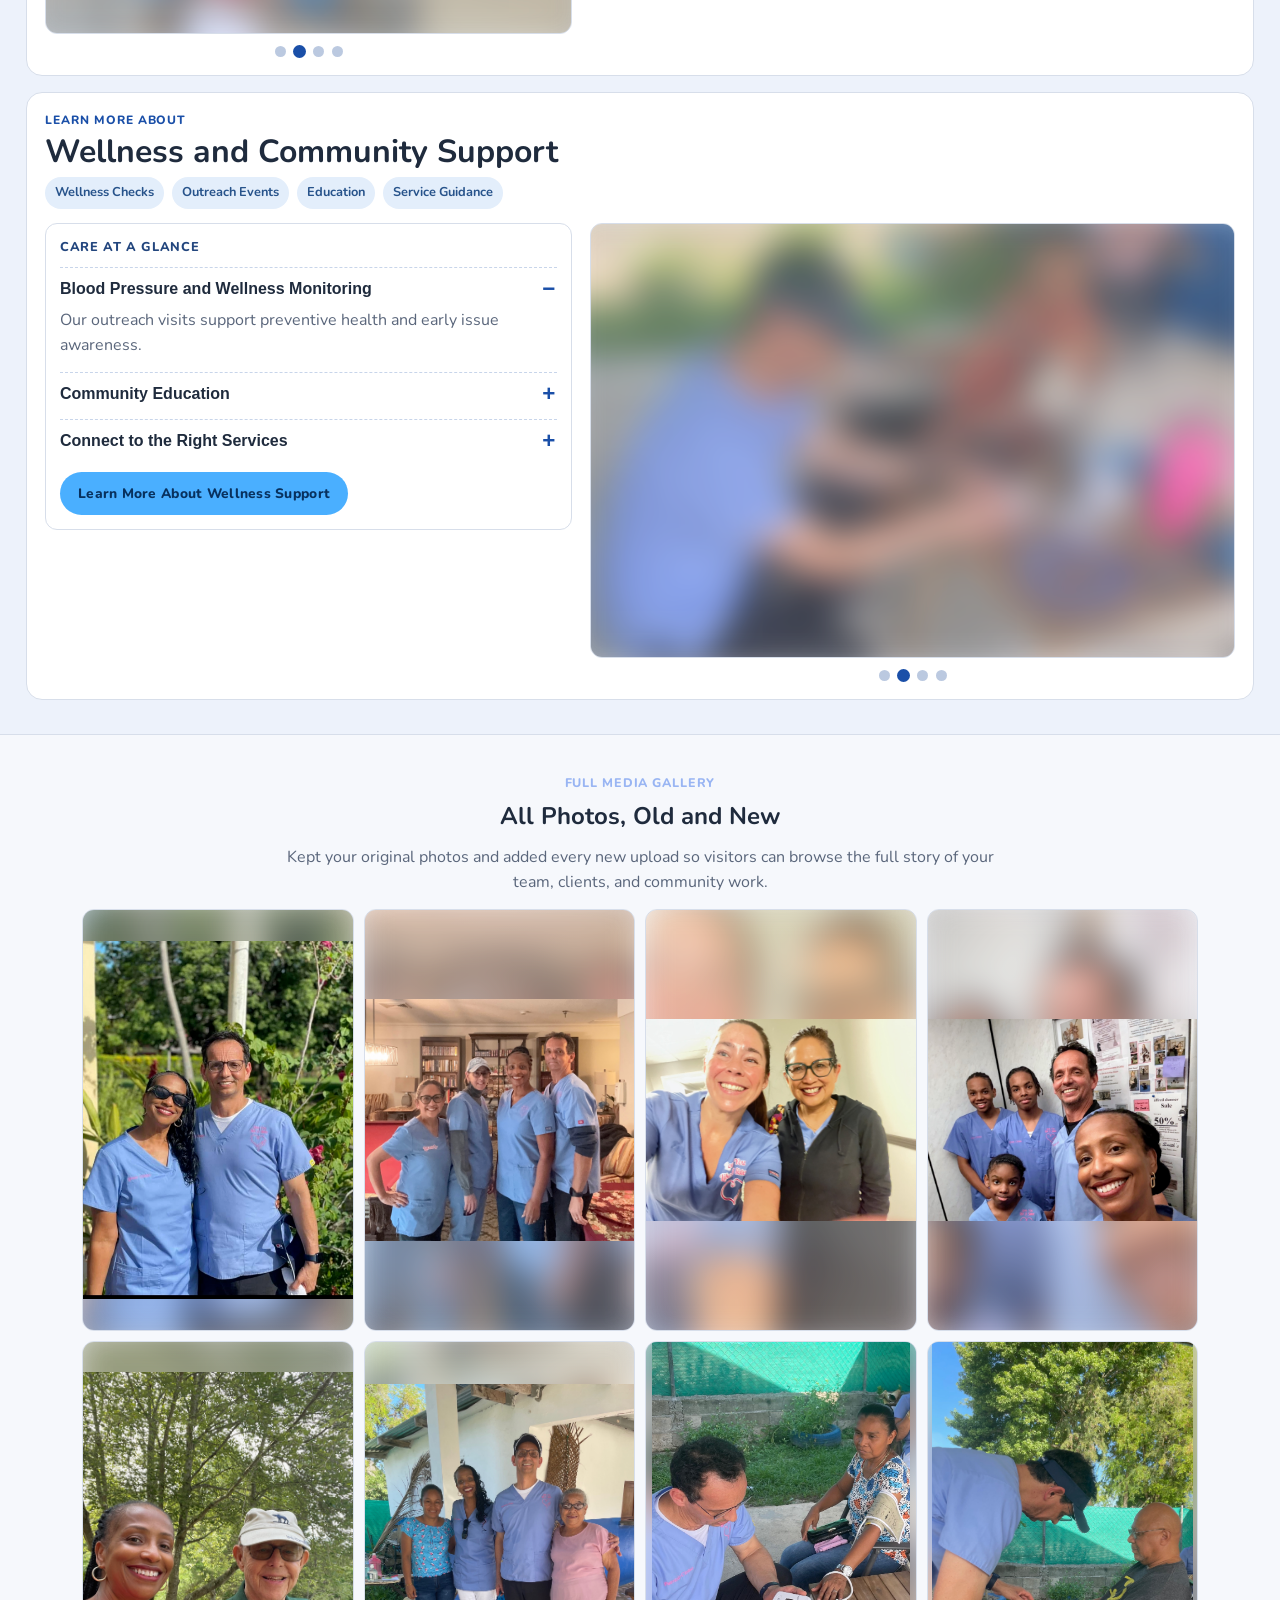
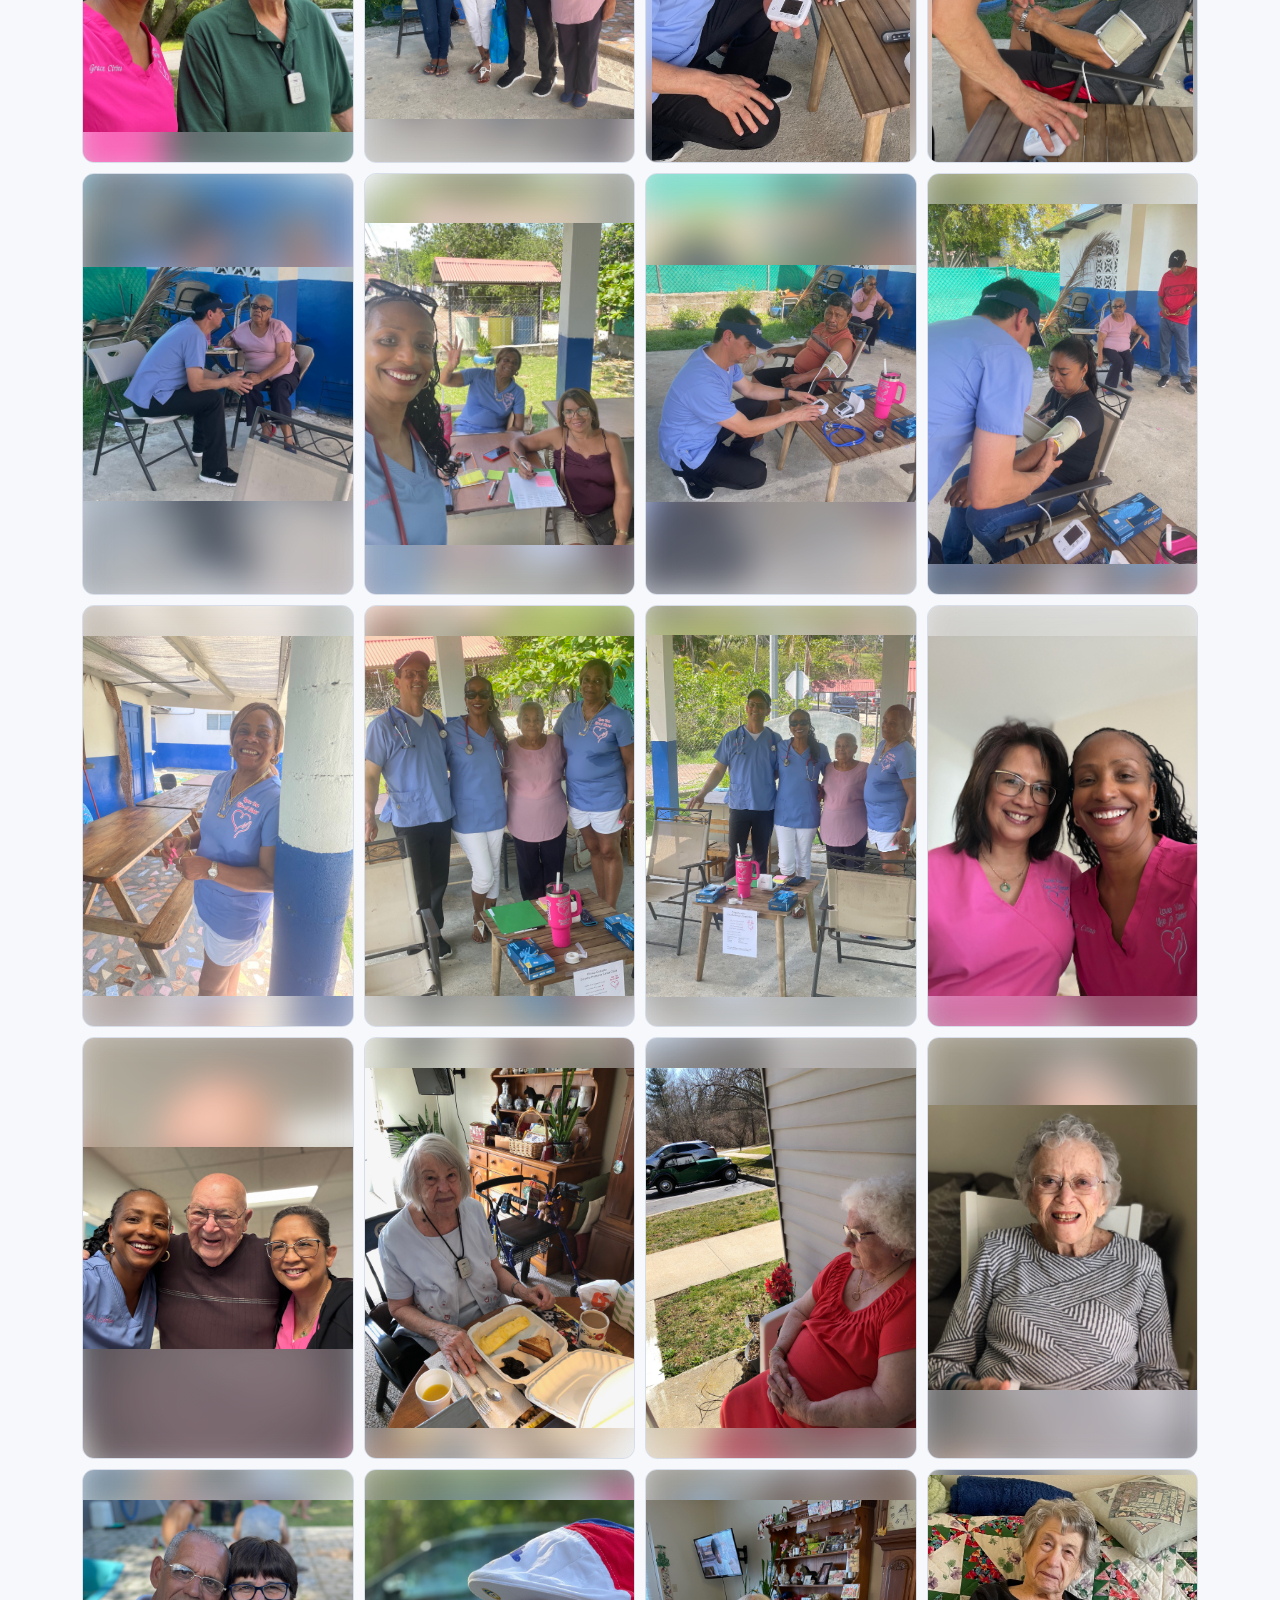
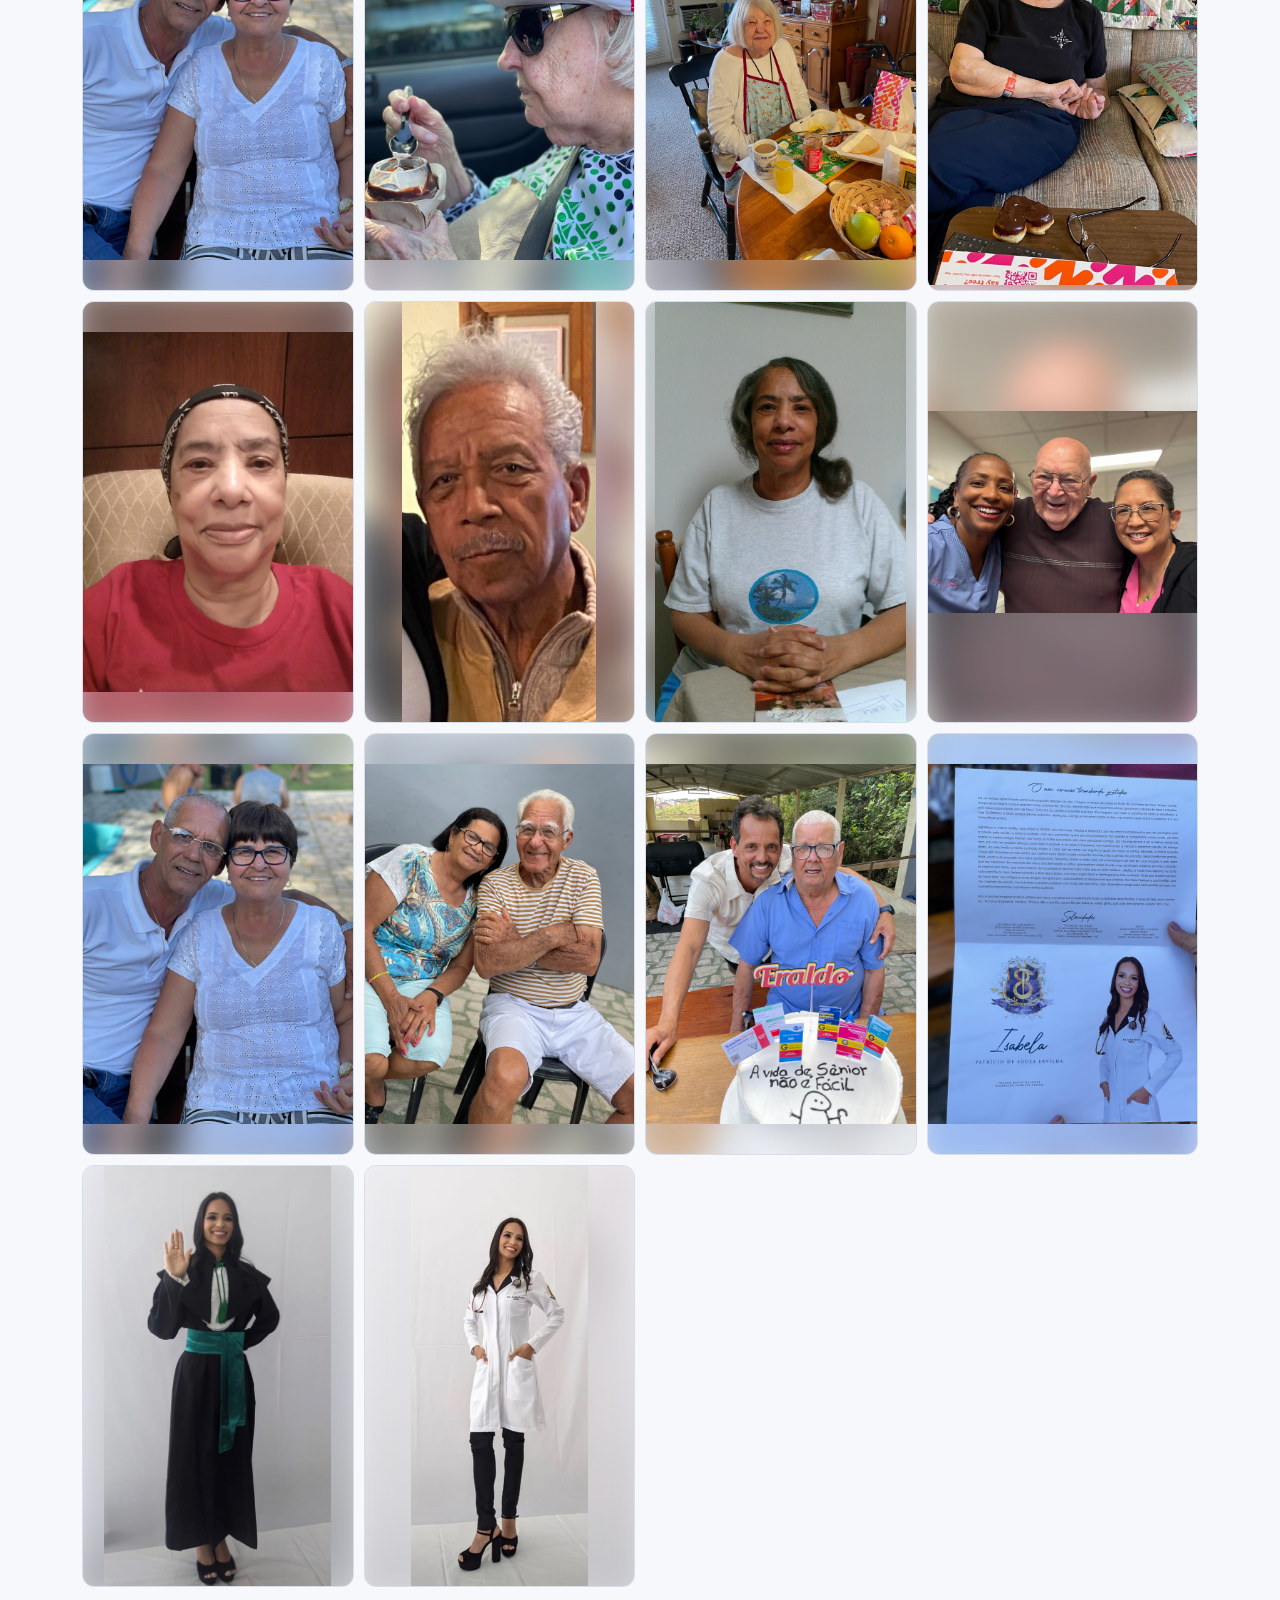
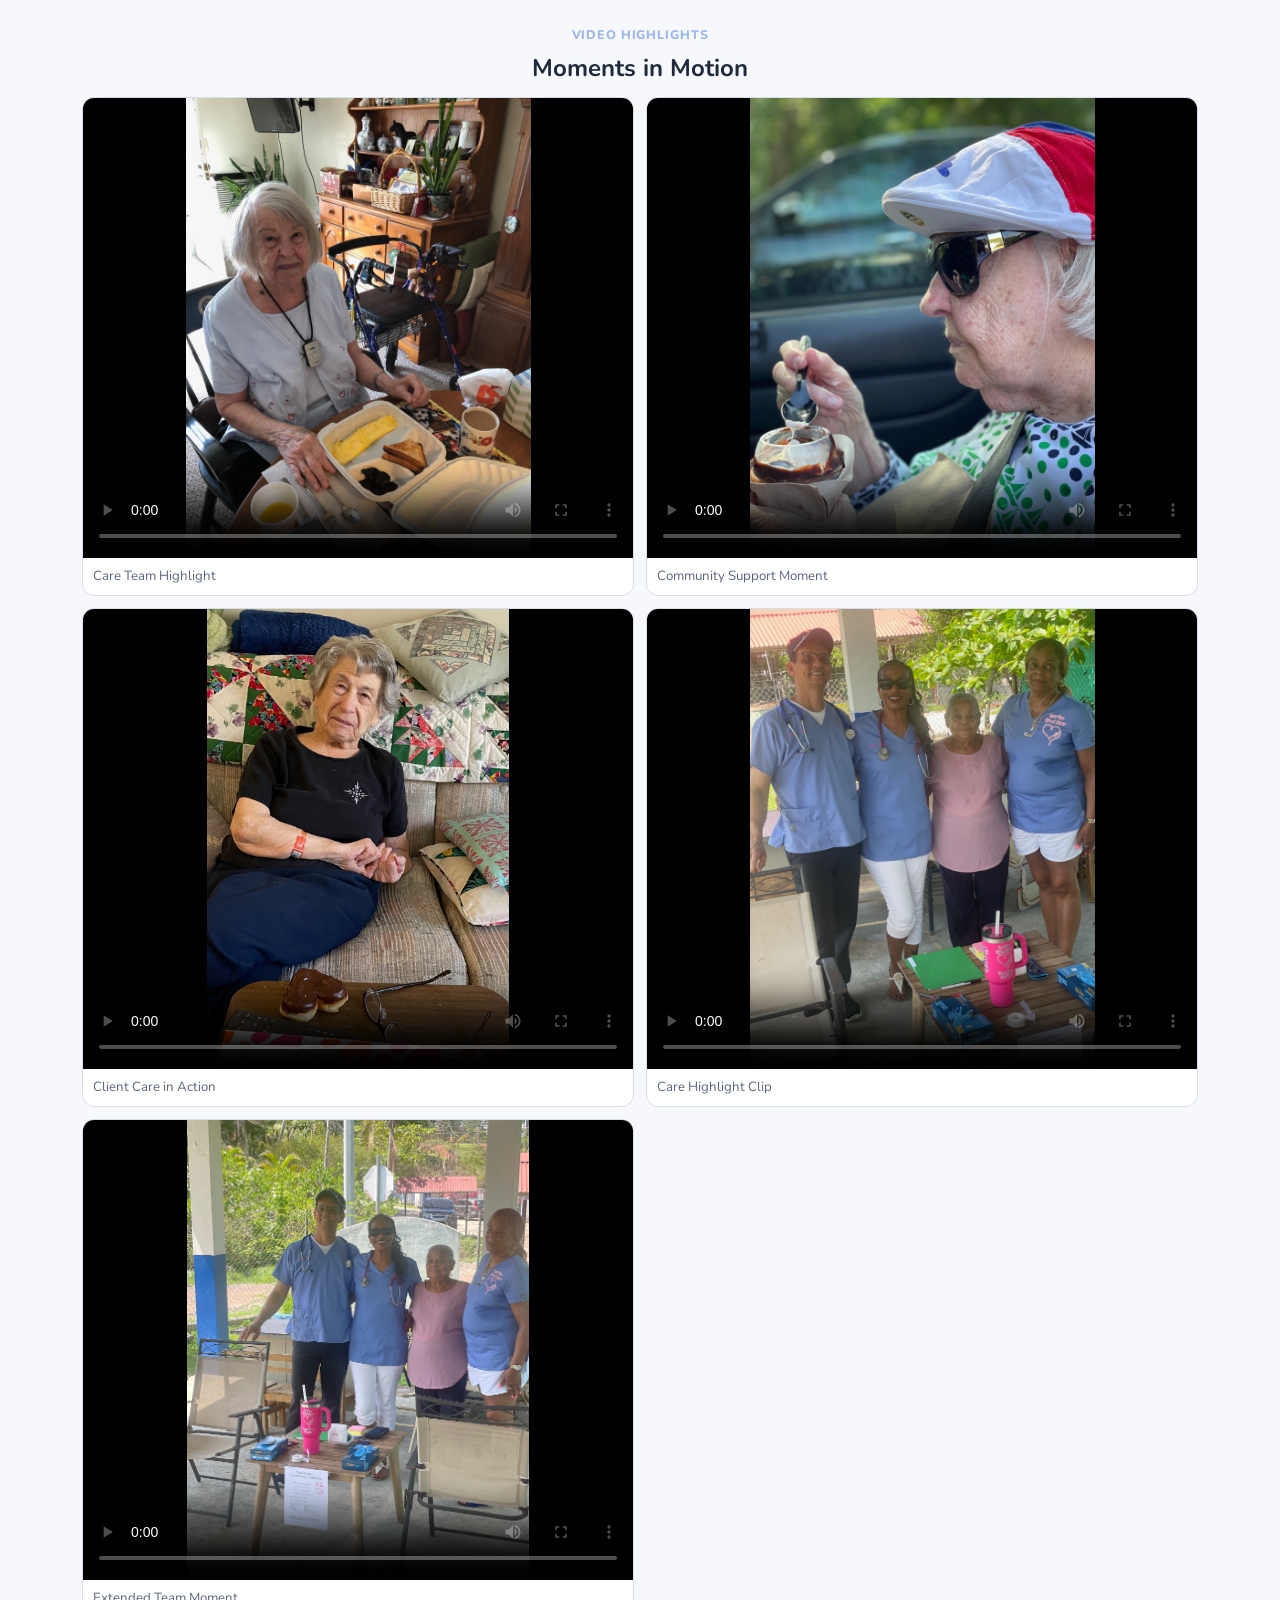
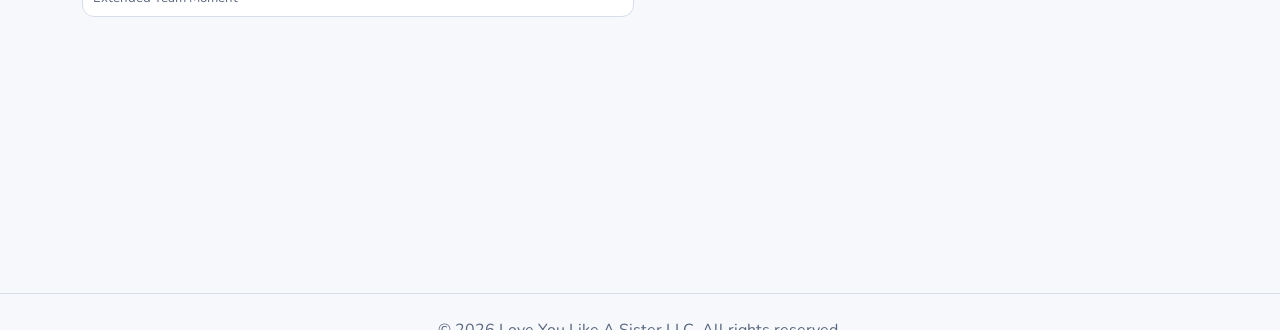
==== commit a0c16c76: "Add Adult Day Program page, analytics tracking, and UI polish. Launch a dedicated LYLAS program deta" ====
--- a/index.html
+++ b/index.html
@@ -14,6 +14,7 @@
   <link rel="stylesheet" href="styles.css">
   <link rel="icon" type="image/png" href="D677EA84-E0FD-40B1-A47E-7FA4DDE74145.PNG">
   <script defer src="/_vercel/insights/script.js"></script>
+  <script defer src="analytics-trackers.js"></script>
 </head>
 <body>
   <header class="site-header">
@@ -29,7 +30,7 @@
         Love You Like A Sister
       </a>
       <div class="nav-links">
-        <a href="#about">About</a>
+        <a href="#about">Adult Day Program</a>
         <a href="#programs">Programs</a>
         <a href="#media-gallery">Gallery</a>
         <a href="#videos">Videos</a>
@@ -63,16 +64,18 @@
     <section id="about" class="legacy-section reveal">
       <div class="legacy-grid">
         <div class="reveal" data-delay="1">
-          <p class="eyebrow">Our Story</p>
-          <h2>A Legacy of Heart-Led Care</h2>
+          <p class="eyebrow">Opening Soon</p>
+          <h2>LYLAS Adult Day Program</h2>
           <p>
-            Led by Grace Cirino, Love You Like A Sister is built on one promise:
-            treat every client like family.
+            Love You Like A Sister LLC is expanding to <strong>310 Fort Hill Road, Groton, CT</strong>
+            with a grand opening on <strong>August 31, 2026</strong>. Home and companion care at
+            Solstice Senior Living continues without interruption.
           </p>
           <p>
-            We support seniors and families with personalized care plans, clear communication,
-            and trusted caregivers who show up with professionalism and compassion.
+            Monday–Saturday, 7:00 AM–6:00 PM · $35/hour · Breakfast &amp; lunch included.
+            Led by Grace Cirino.
           </p>
+          <a class="btn program-btn" href="adult-day-program.html">View Full Program Details</a>
         </div>
       </div>
     </section>
--- a/styles.css
+++ b/styles.css
@@ -280,6 +280,151 @@
   color: var(--brand-dark);
 }
 
+.btn.ghost {
+  border: 2px solid var(--brand);
+  color: var(--brand);
+  background: transparent;
+}
+
+.nav-links a.active {
+  color: var(--brand);
+}
+
+.section-page {
+  margin: 28px 22px 50px;
+  background: var(--surface);
+  border: 1px solid var(--border);
+  border-radius: 18px;
+  padding: 28px 26px;
+  box-shadow: 0 8px 22px rgba(16, 33, 66, 0.06);
+}
+
+.section-title h1 {
+  margin: 0 0 10px;
+  font-size: clamp(1.7rem, 3.5vw, 2.4rem);
+  line-height: 1.15;
+}
+
+.stack-grid {
+  display: grid;
+  grid-template-columns: repeat(3, minmax(0, 1fr));
+  gap: 14px;
+  margin-top: 14px;
+}
+
+.stack-card {
+  background: #f7faff;
+  border: 1px solid var(--border);
+  border-radius: 14px;
+  padding: 18px;
+}
+
+.stack-card h3 {
+  margin-top: 0;
+  margin-bottom: 10px;
+}
+
+.stack-card ul {
+  margin: 0;
+  padding-left: 20px;
+  color: var(--muted);
+}
+
+.page-cta,
+.contact-card .hero-cta {
+  margin-top: 18px;
+}
+
+.gallery-showcase {
+  display: grid;
+  grid-template-columns: 1.2fr 0.8fr;
+  gap: 14px;
+  margin-top: 14px;
+}
+
+.gallery-main {
+  margin: 0;
+  border: 1px solid var(--border);
+  border-radius: 14px;
+  overflow: hidden;
+  background: #edf2fb;
+}
+
+.gallery-main img {
+  width: 100%;
+  aspect-ratio: 4 / 3;
+  object-fit: contain;
+}
+
+.gallery-main figcaption {
+  padding: 10px 12px;
+  color: var(--muted);
+  font-size: 0.9rem;
+}
+
+.gallery-thumbs {
+  display: grid;
+  grid-template-columns: repeat(3, minmax(0, 1fr));
+  gap: 8px;
+  align-content: start;
+}
+
+.gallery-thumb {
+  border: 2px solid transparent;
+  border-radius: 10px;
+  padding: 0;
+  overflow: hidden;
+  cursor: pointer;
+  background: #fff;
+}
+
+.gallery-thumb.is-active {
+  border-color: var(--brand);
+}
+
+.gallery-thumb img {
+  width: 100%;
+  aspect-ratio: 1 / 1;
+  object-fit: cover;
+}
+
+.path-cards {
+  display: grid;
+  grid-template-columns: repeat(4, minmax(0, 1fr));
+  gap: 12px;
+  margin-top: 14px;
+}
+
+.path-card {
+  background: #f7faff;
+  border: 1px solid var(--border);
+  border-radius: 14px;
+  padding: 16px;
+}
+
+.path-card span {
+  display: inline-flex;
+  width: 30px;
+  height: 30px;
+  border-radius: 50%;
+  align-items: center;
+  justify-content: center;
+  background: #e3eefb;
+  color: var(--brand);
+  font-weight: 800;
+}
+
+.path-card h3 {
+  margin: 8px 0 6px;
+  font-size: 1rem;
+}
+
+.path-card p {
+  margin: 0;
+  color: var(--muted);
+  font-size: 0.94rem;
+}
+
 .legacy-section,
 .programs,
 .media-gallery,
@@ -709,6 +854,377 @@
   margin: 0;
 }
 
+.legacy-grid .program-btn {
+  margin-top: 14px;
+}
+
+.adp-page {
+  background: linear-gradient(180deg, #f8fbff 0%, #eef3fb 100%);
+}
+
+.adp-header {
+  box-shadow: 0 8px 24px rgba(15, 47, 102, 0.08);
+}
+
+.adp-header .nav-wrap {
+  padding-top: 16px;
+  padding-bottom: 16px;
+}
+
+.adp-header .nav-links a {
+  padding: 8px 14px;
+  border-radius: 999px;
+  transition: background-color 0.2s ease, color 0.2s ease;
+}
+
+.adp-header .nav-links a:hover {
+  background: #edf4ff;
+}
+
+.adp-header .nav-links a.active {
+  background: linear-gradient(120deg, #dce9ff, #f3e8ff);
+  color: var(--brand-dark);
+  font-weight: 800;
+}
+
+.adp-hero {
+  background: linear-gradient(140deg, #0b2552 0%, #1a4fa8 45%, #2f7fd4 100%);
+  color: #ffffff;
+  padding: 72px 22px 88px;
+  position: relative;
+  overflow: hidden;
+  text-align: center;
+}
+
+.adp-hero::before,
+.adp-hero-glow {
+  content: "";
+  position: absolute;
+  border-radius: 50%;
+  pointer-events: none;
+}
+
+.adp-hero::before {
+  right: -100px;
+  top: -80px;
+  width: 360px;
+  height: 360px;
+  background: radial-gradient(circle, rgba(255, 255, 255, 0.16), transparent 70%);
+}
+
+.adp-hero-glow {
+  left: -120px;
+  bottom: -140px;
+  width: 380px;
+  height: 380px;
+  background: radial-gradient(circle, rgba(255, 79, 139, 0.22), transparent 72%);
+}
+
+.adp-hero-inner {
+  max-width: 820px;
+  margin: 0 auto;
+  position: relative;
+  z-index: 1;
+}
+
+.adp-opening {
+  margin: 0 0 10px;
+  font-size: 0.95rem;
+  letter-spacing: 0.22em;
+  text-transform: uppercase;
+  font-weight: 800;
+  color: #b9d4ff;
+}
+
+.adp-badge {
+  display: inline-block;
+  background: linear-gradient(120deg, #ff6b9d, #ff4f8b);
+  border: 1px solid rgba(255, 255, 255, 0.35);
+  border-radius: 999px;
+  padding: 10px 20px;
+  font-size: 0.9rem;
+  font-weight: 800;
+  letter-spacing: 0.06em;
+  text-transform: uppercase;
+  margin-bottom: 18px;
+  box-shadow: 0 10px 24px rgba(255, 79, 139, 0.32);
+}
+
+.adp-hero h1 {
+  margin: 0 0 16px;
+  font-size: clamp(2.2rem, 6vw, 3.6rem);
+  line-height: 1.08;
+  color: #ffffff;
+  letter-spacing: -0.02em;
+}
+
+.adp-hero-lead {
+  margin: 0 auto;
+  color: #e8f0ff;
+  font-size: 1.12rem;
+  max-width: 58ch;
+  line-height: 1.65;
+}
+
+.adp-hero-actions {
+  margin-top: 26px;
+  display: flex;
+  flex-wrap: wrap;
+  gap: 12px;
+  justify-content: center;
+}
+
+.adp-hero .btn {
+  margin-top: 0;
+}
+
+.adp-hero .btn.primary {
+  background: #ffffff;
+  color: var(--brand-dark);
+  box-shadow: 0 10px 24px rgba(8, 24, 56, 0.2);
+}
+
+.adp-btn-light {
+  border: 2px solid rgba(255, 255, 255, 0.75) !important;
+  color: #ffffff !important;
+  background: rgba(255, 255, 255, 0.1) !important;
+}
+
+.adp-main {
+  max-width: 1080px;
+  margin: -36px auto 0;
+  padding: 0 22px 50px;
+  position: relative;
+  z-index: 2;
+}
+
+.adp-stats {
+  display: grid;
+  grid-template-columns: repeat(4, minmax(0, 1fr));
+  gap: 12px;
+  margin-bottom: 28px;
+}
+
+.adp-stat-card {
+  background: var(--surface);
+  border: 1px solid var(--border);
+  border-radius: 14px;
+  padding: 18px 16px;
+  box-shadow: var(--shadow);
+  text-align: center;
+}
+
+.adp-stat-label {
+  margin: 0 0 4px;
+  font-size: 0.75rem;
+  text-transform: uppercase;
+  letter-spacing: 0.06em;
+  font-weight: 800;
+  color: var(--brand);
+}
+
+.adp-stat-card h3 {
+  margin: 0 0 4px;
+  font-size: 1.15rem;
+  line-height: 1.2;
+}
+
+.adp-stat-card p {
+  margin: 0;
+  color: var(--muted);
+  font-size: 0.92rem;
+}
+
+.adp-section {
+  background: var(--surface);
+  border: 1px solid var(--border);
+  border-radius: 18px;
+  padding: 32px 28px;
+  margin-bottom: 18px;
+  box-shadow: 0 8px 22px rgba(16, 33, 66, 0.06);
+  text-align: center;
+}
+
+.adp-section h2 {
+  margin: 0 0 14px;
+  font-size: clamp(1.55rem, 3.2vw, 2.15rem);
+  line-height: 1.2;
+  color: var(--brand-dark);
+}
+
+.adp-intro .eyebrow,
+.adp-section .eyebrow {
+  color: var(--brand);
+  font-size: 0.82rem;
+}
+
+.adp-prose {
+  max-width: 72ch;
+  margin: 0 auto;
+  text-align: left;
+}
+
+.adp-prose p {
+  margin: 0 0 12px;
+  color: var(--muted);
+  font-size: 1.03rem;
+}
+
+.adp-prose p:last-child {
+  margin-bottom: 0;
+}
+
+.adp-timeline {
+  display: grid;
+  grid-template-columns: repeat(2, minmax(0, 1fr));
+  gap: 12px;
+}
+
+.adp-time-card {
+  background: linear-gradient(180deg, #f9fbff 0%, #f2f6fd 100%);
+  border: 1px solid #dbe5f4;
+  border-radius: 14px;
+  padding: 16px 18px;
+}
+
+.adp-time-card time {
+  display: inline-block;
+  font-size: 0.78rem;
+  font-weight: 800;
+  letter-spacing: 0.04em;
+  text-transform: uppercase;
+  color: var(--brand);
+  margin-bottom: 6px;
+}
+
+.adp-time-card h3 {
+  margin: 0 0 6px;
+  font-size: 1.05rem;
+}
+
+.adp-time-card p {
+  margin: 0;
+  color: var(--muted);
+  font-size: 0.94rem;
+}
+
+.adp-footnote {
+  margin: 14px 0 0;
+  color: var(--muted);
+  font-size: 0.92rem;
+  font-weight: 700;
+}
+
+.adp-feature-grid {
+  display: grid;
+  grid-template-columns: repeat(3, minmax(0, 1fr));
+  gap: 12px;
+}
+
+.adp-feature-card {
+  background: #f7faff;
+  border: 1px solid #e0e9f7;
+  border-radius: 14px;
+  padding: 16px;
+  transition: transform 0.2s ease, box-shadow 0.2s ease;
+}
+
+.adp-feature-card:hover {
+  transform: translateY(-2px);
+  box-shadow: 0 10px 20px rgba(20, 48, 94, 0.08);
+}
+
+.adp-feature-card h3 {
+  margin: 0 0 6px;
+  font-size: 1rem;
+  color: var(--brand-dark);
+}
+
+.adp-feature-card p {
+  margin: 0;
+  color: var(--muted);
+  font-size: 0.92rem;
+}
+
+.adp-split {
+  display: grid;
+  grid-template-columns: 1.1fr 0.9fr;
+  gap: 14px;
+  padding: 0;
+  background: transparent;
+  border: 0;
+  box-shadow: none;
+}
+
+.adp-panel {
+  background: var(--surface);
+  border: 1px solid var(--border);
+  border-radius: 18px;
+  padding: 26px;
+  box-shadow: 0 8px 22px rgba(16, 33, 66, 0.06);
+}
+
+.adp-panel-accent {
+  background: linear-gradient(160deg, #fff8fb 0%, #fff 55%);
+  border-color: #f3d5e2;
+}
+
+.adp-panel h2 {
+  margin-top: 0;
+}
+
+.adp-panel p {
+  margin: 0 0 10px;
+  color: var(--muted);
+}
+
+.adp-checklist {
+  margin: 0;
+  padding: 0;
+  list-style: none;
+}
+
+.adp-checklist li {
+  position: relative;
+  padding-left: 22px;
+  margin-bottom: 10px;
+  color: var(--muted);
+}
+
+.adp-checklist li::before {
+  content: "✓";
+  position: absolute;
+  left: 0;
+  color: var(--accent);
+  font-weight: 800;
+}
+
+.adp-cta-band {
+  background: linear-gradient(135deg, #10356f, #1b56ad);
+  color: #fff;
+  border-radius: 18px;
+  padding: 28px 26px;
+  display: flex;
+  justify-content: space-between;
+  align-items: center;
+  gap: 18px;
+  box-shadow: 0 14px 28px rgba(13, 34, 78, 0.22);
+}
+
+.adp-cta-band h2 {
+  margin: 0 0 8px;
+  font-size: clamp(1.35rem, 2.8vw, 1.9rem);
+}
+
+.adp-cta-band p {
+  margin: 0;
+  color: #e5ecff;
+}
+
+.adp-cta-band .eyebrow {
+  color: #9ebafb;
+}
+
 .reveal {
   opacity: 1;
   transform: none;
@@ -790,6 +1306,27 @@
   }
 
   .video-grid {
+    grid-template-columns: 1fr;
+  }
+
+  .adp-stats {
+    grid-template-columns: repeat(2, minmax(0, 1fr));
+  }
+
+  .adp-timeline,
+  .adp-feature-grid,
+  .adp-split {
+    grid-template-columns: 1fr;
+  }
+
+  .adp-cta-band {
+    flex-direction: column;
+    align-items: flex-start;
+  }
+
+  .stack-grid,
+  .gallery-showcase,
+  .path-cards {
     grid-template-columns: 1fr;
   }
 
@@ -817,6 +1354,22 @@
 
   .nav-links {
     display: none;
+  }
+
+  .adp-hero {
+    padding: 40px 14px 48px;
+  }
+
+  .adp-main {
+    padding: 0 14px 40px;
+  }
+
+  .adp-stats {
+    grid-template-columns: 1fr;
+  }
+
+  .adp-section {
+    padding: 20px 16px;
   }
 
   .hero-banner {
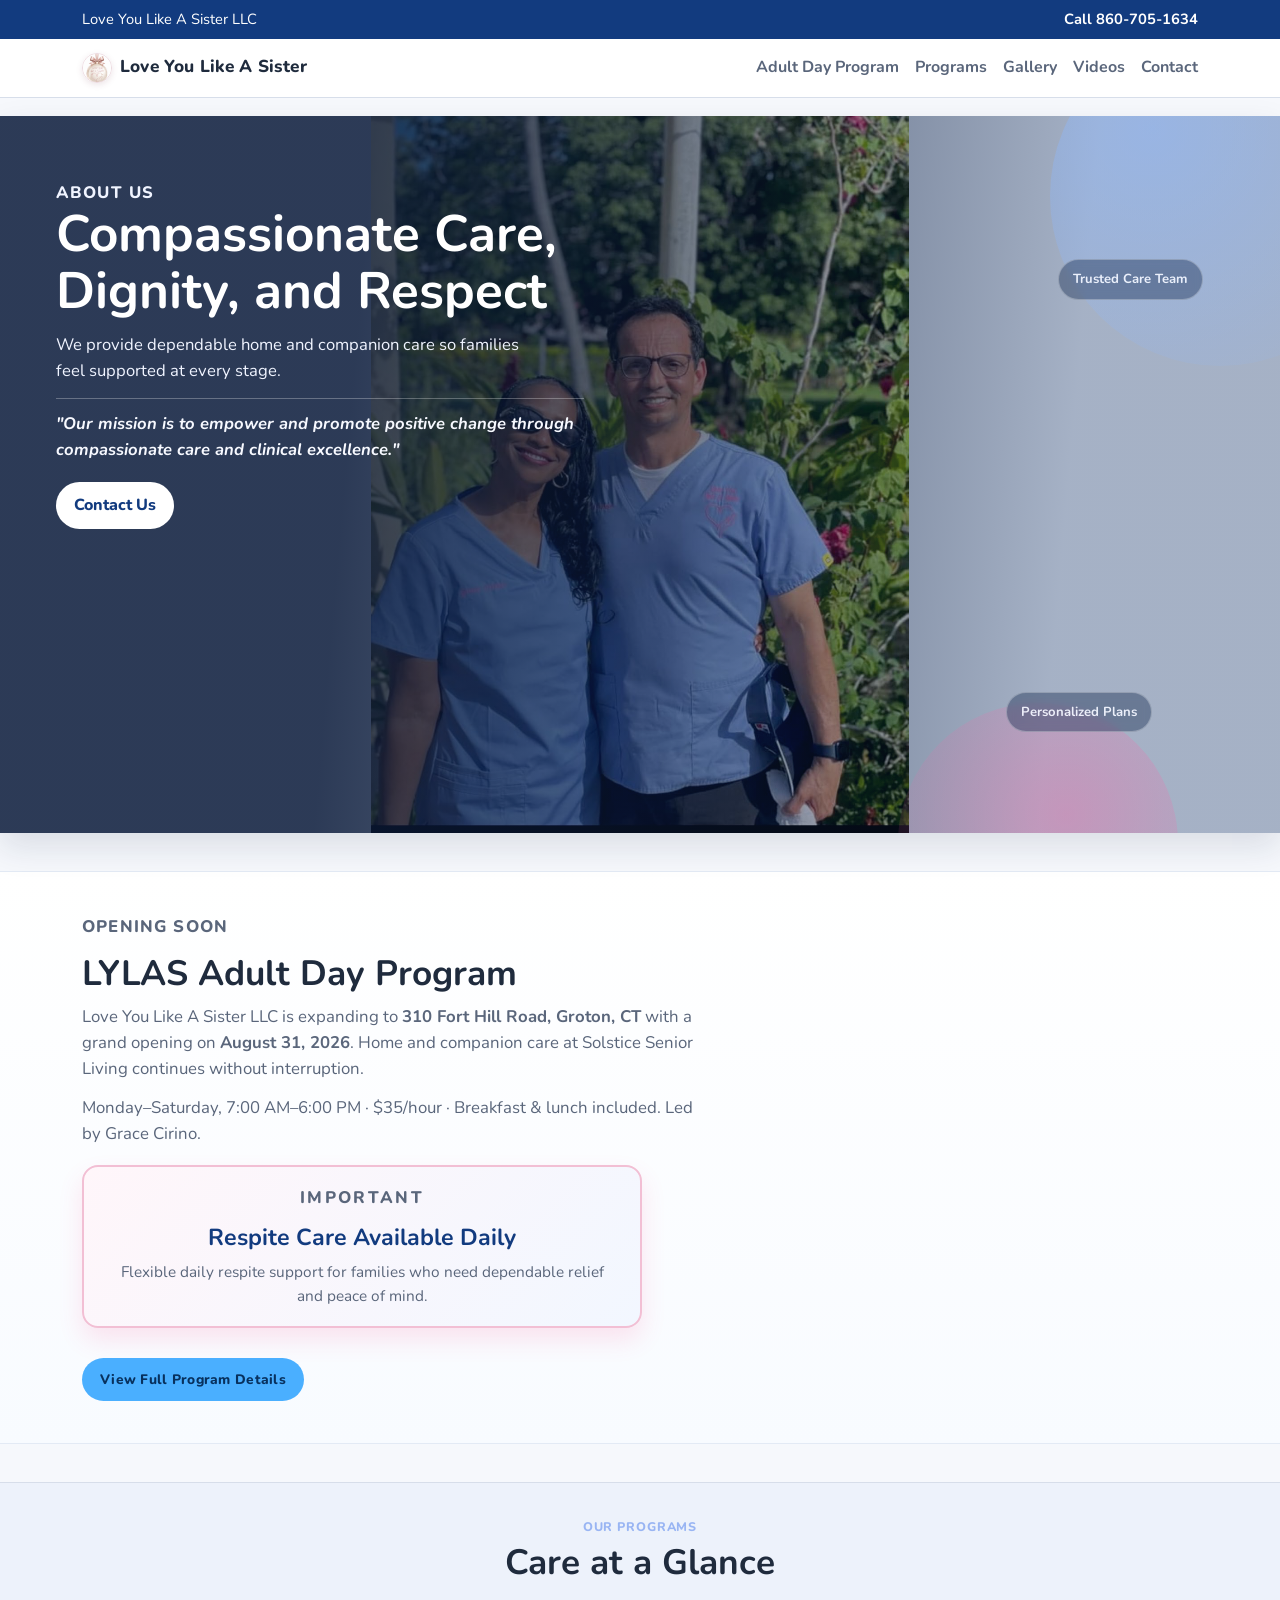
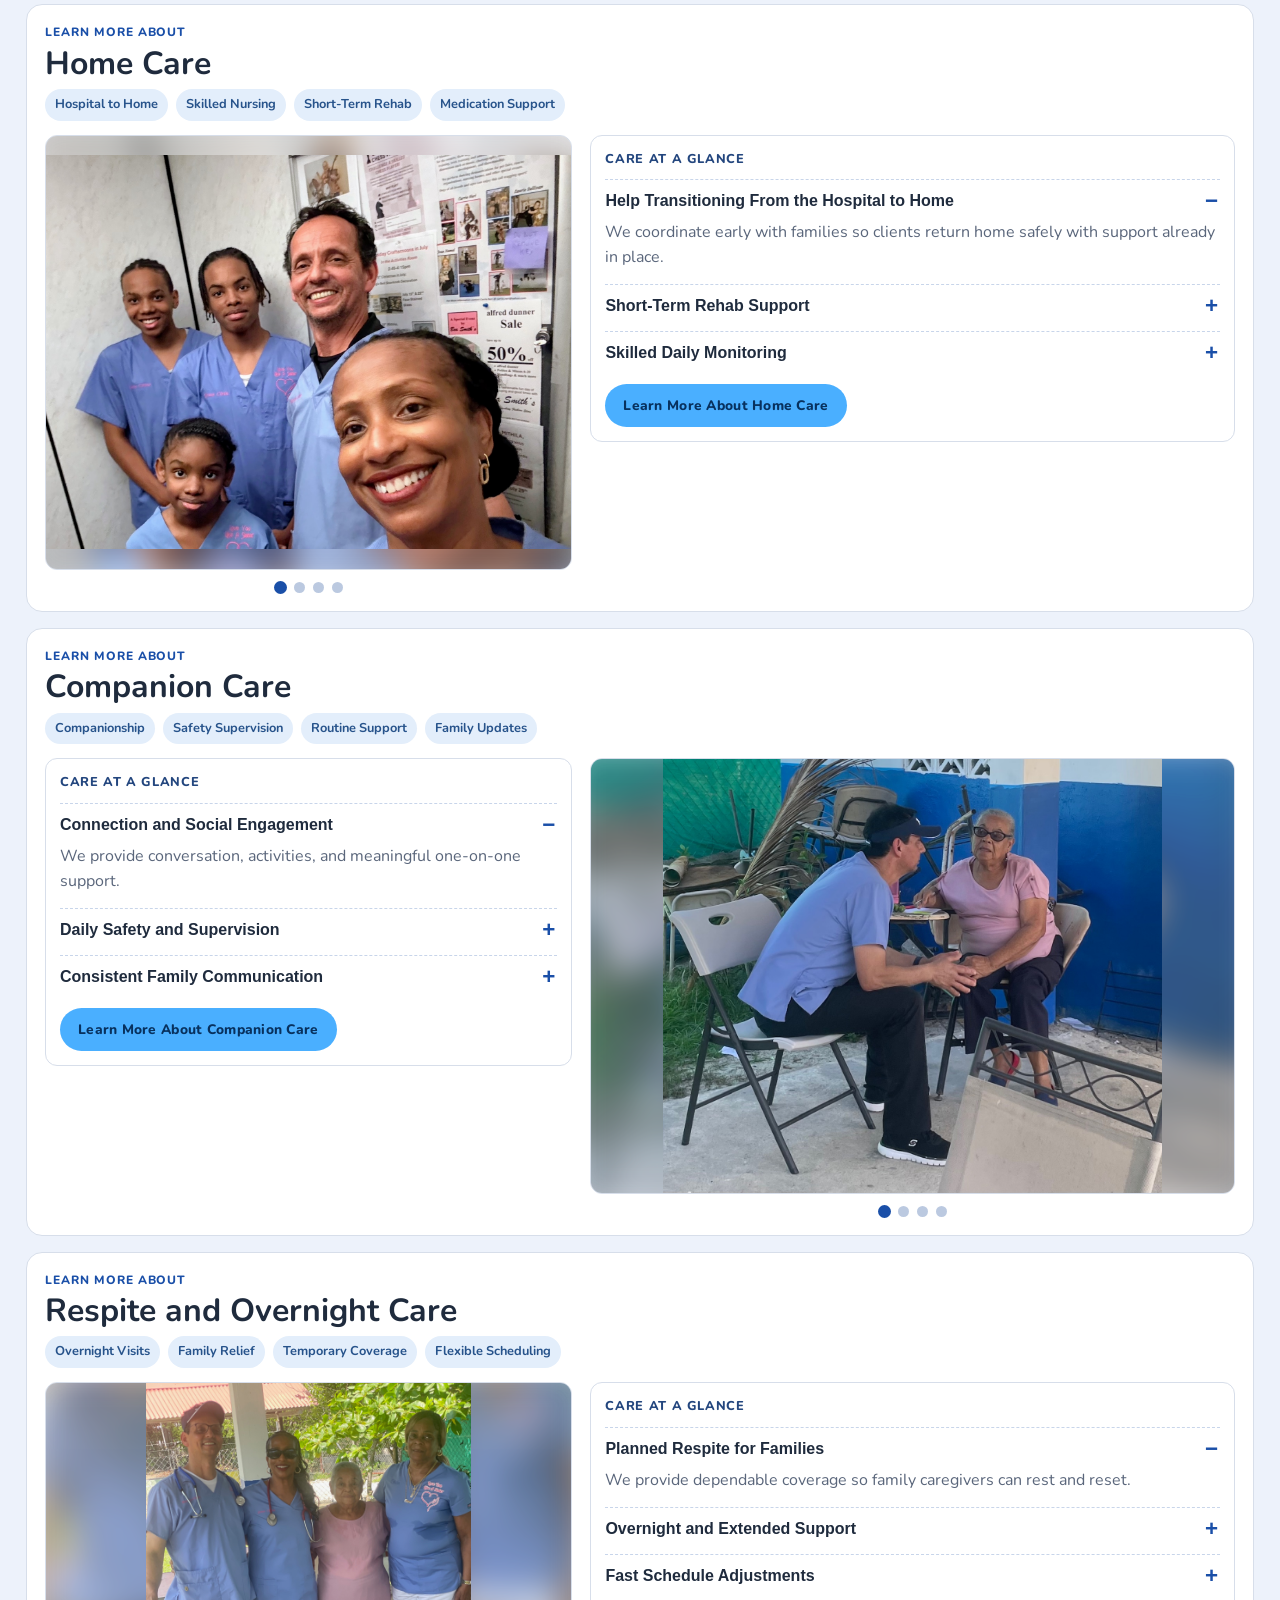
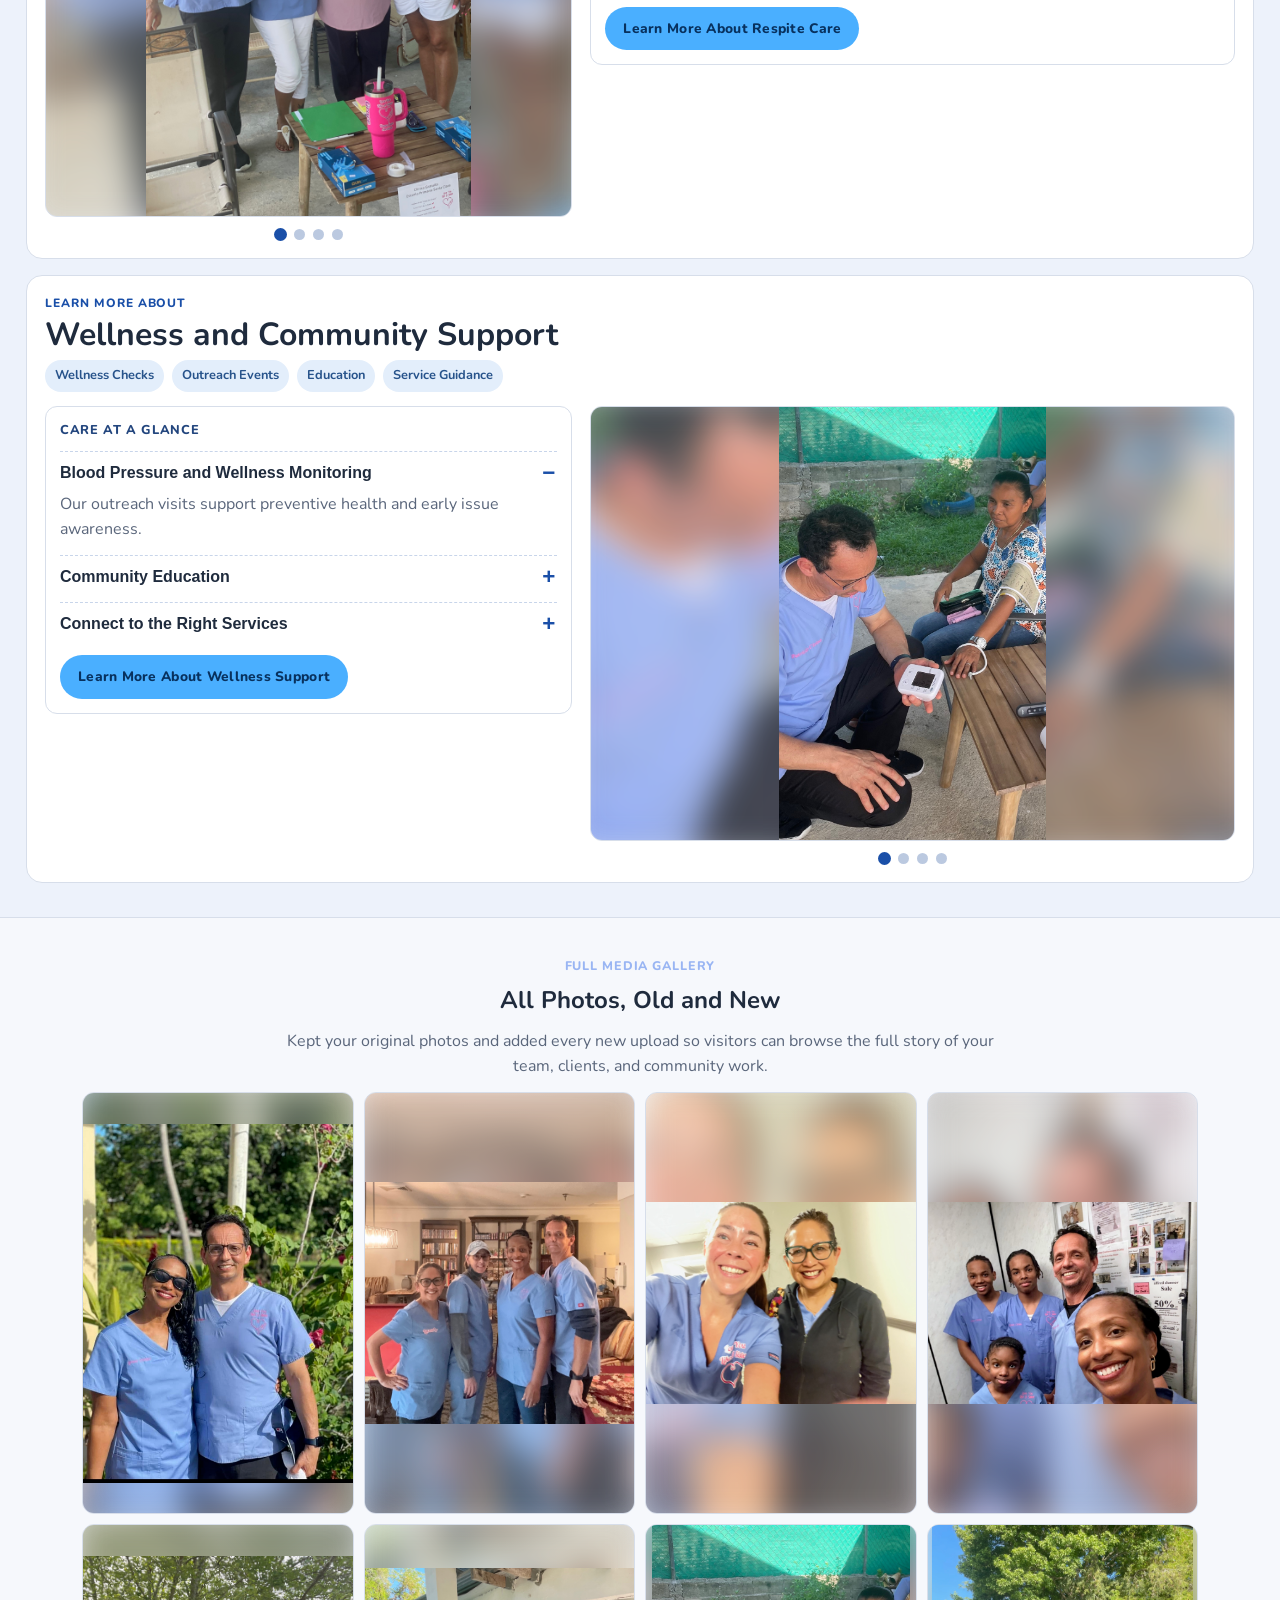
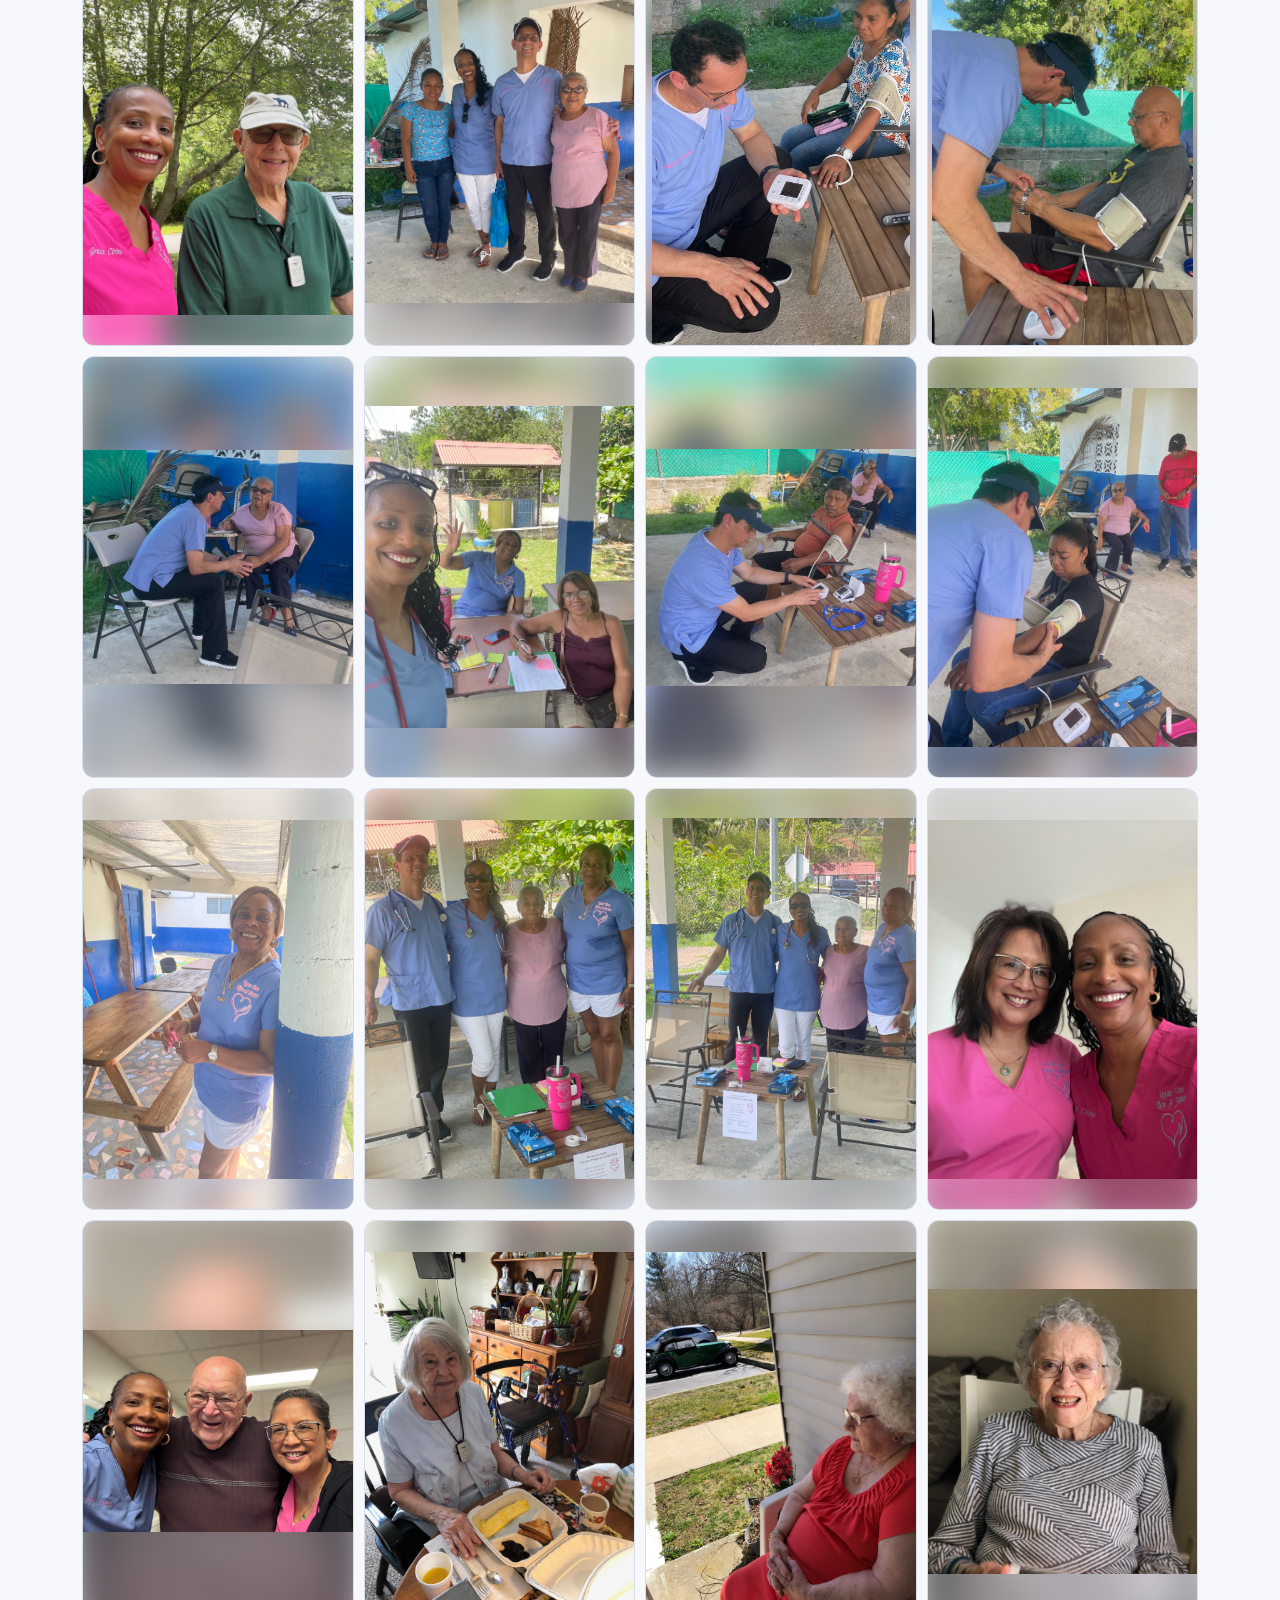
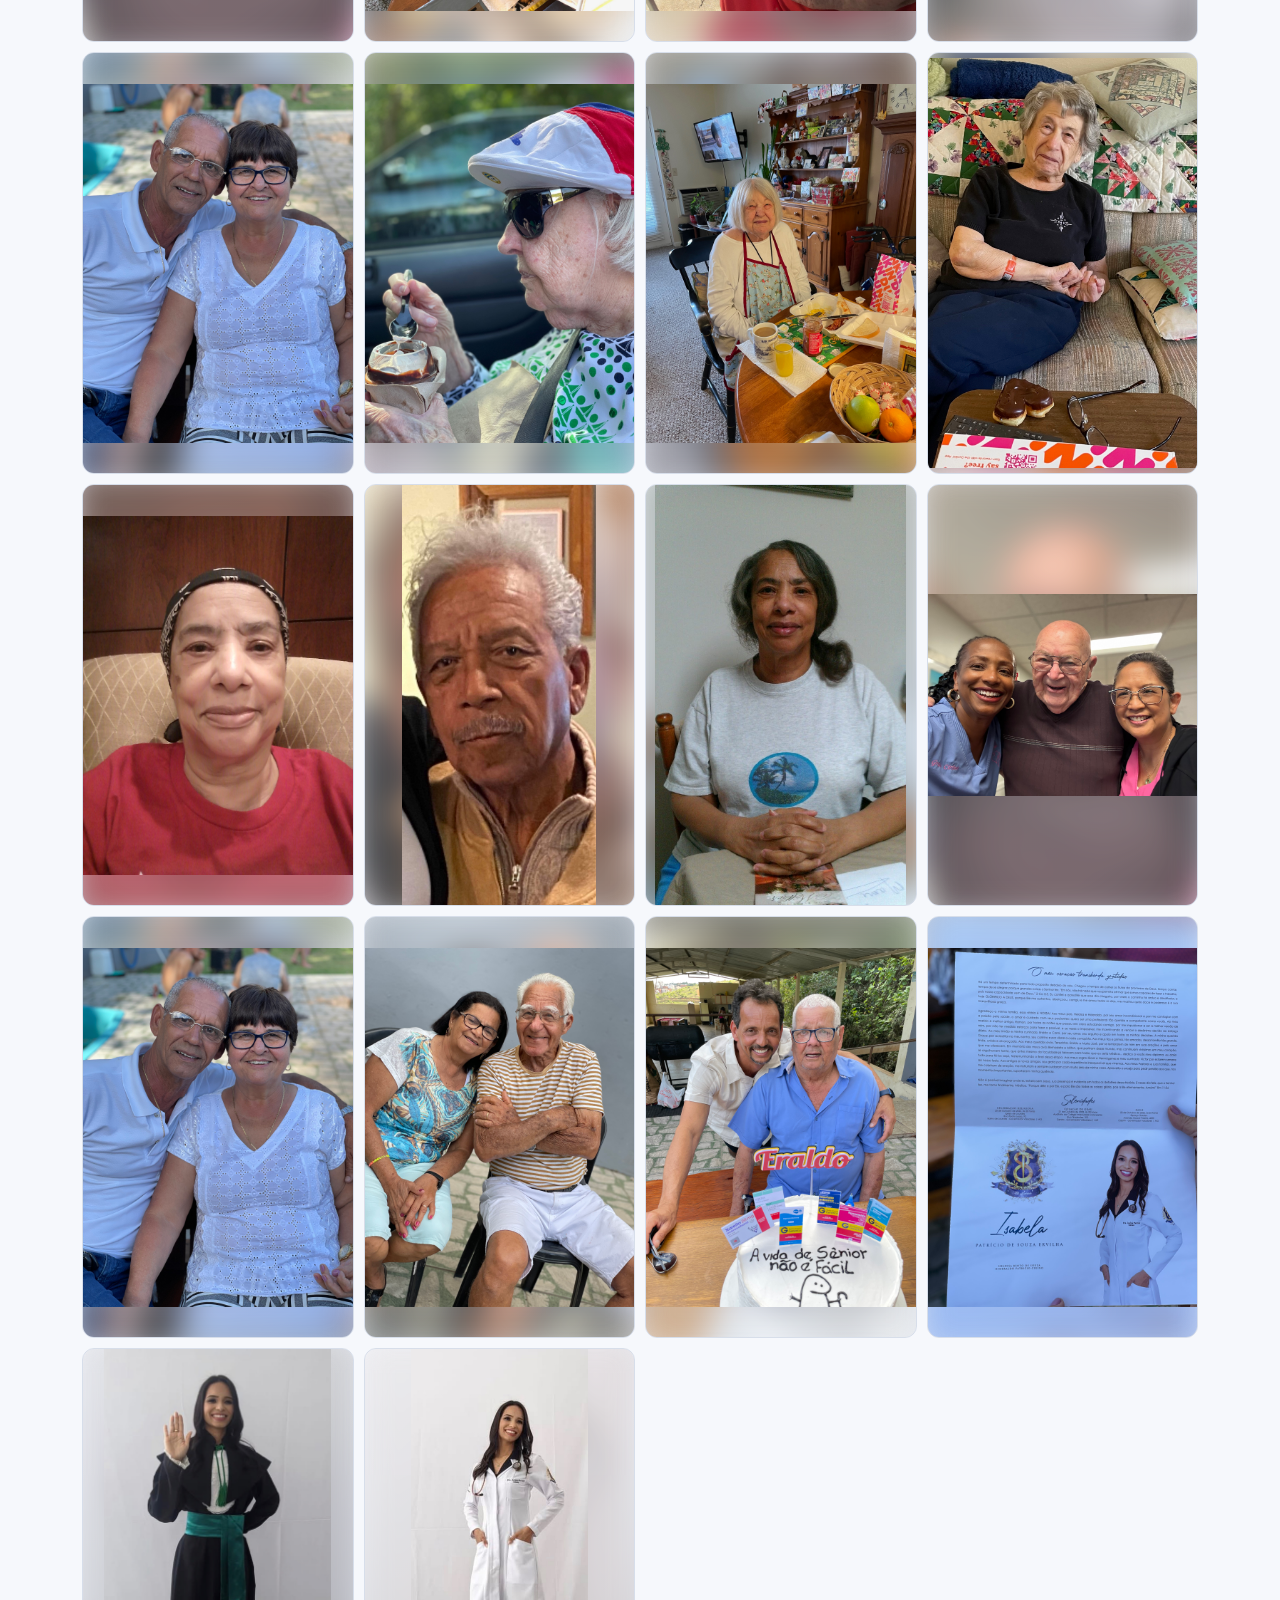
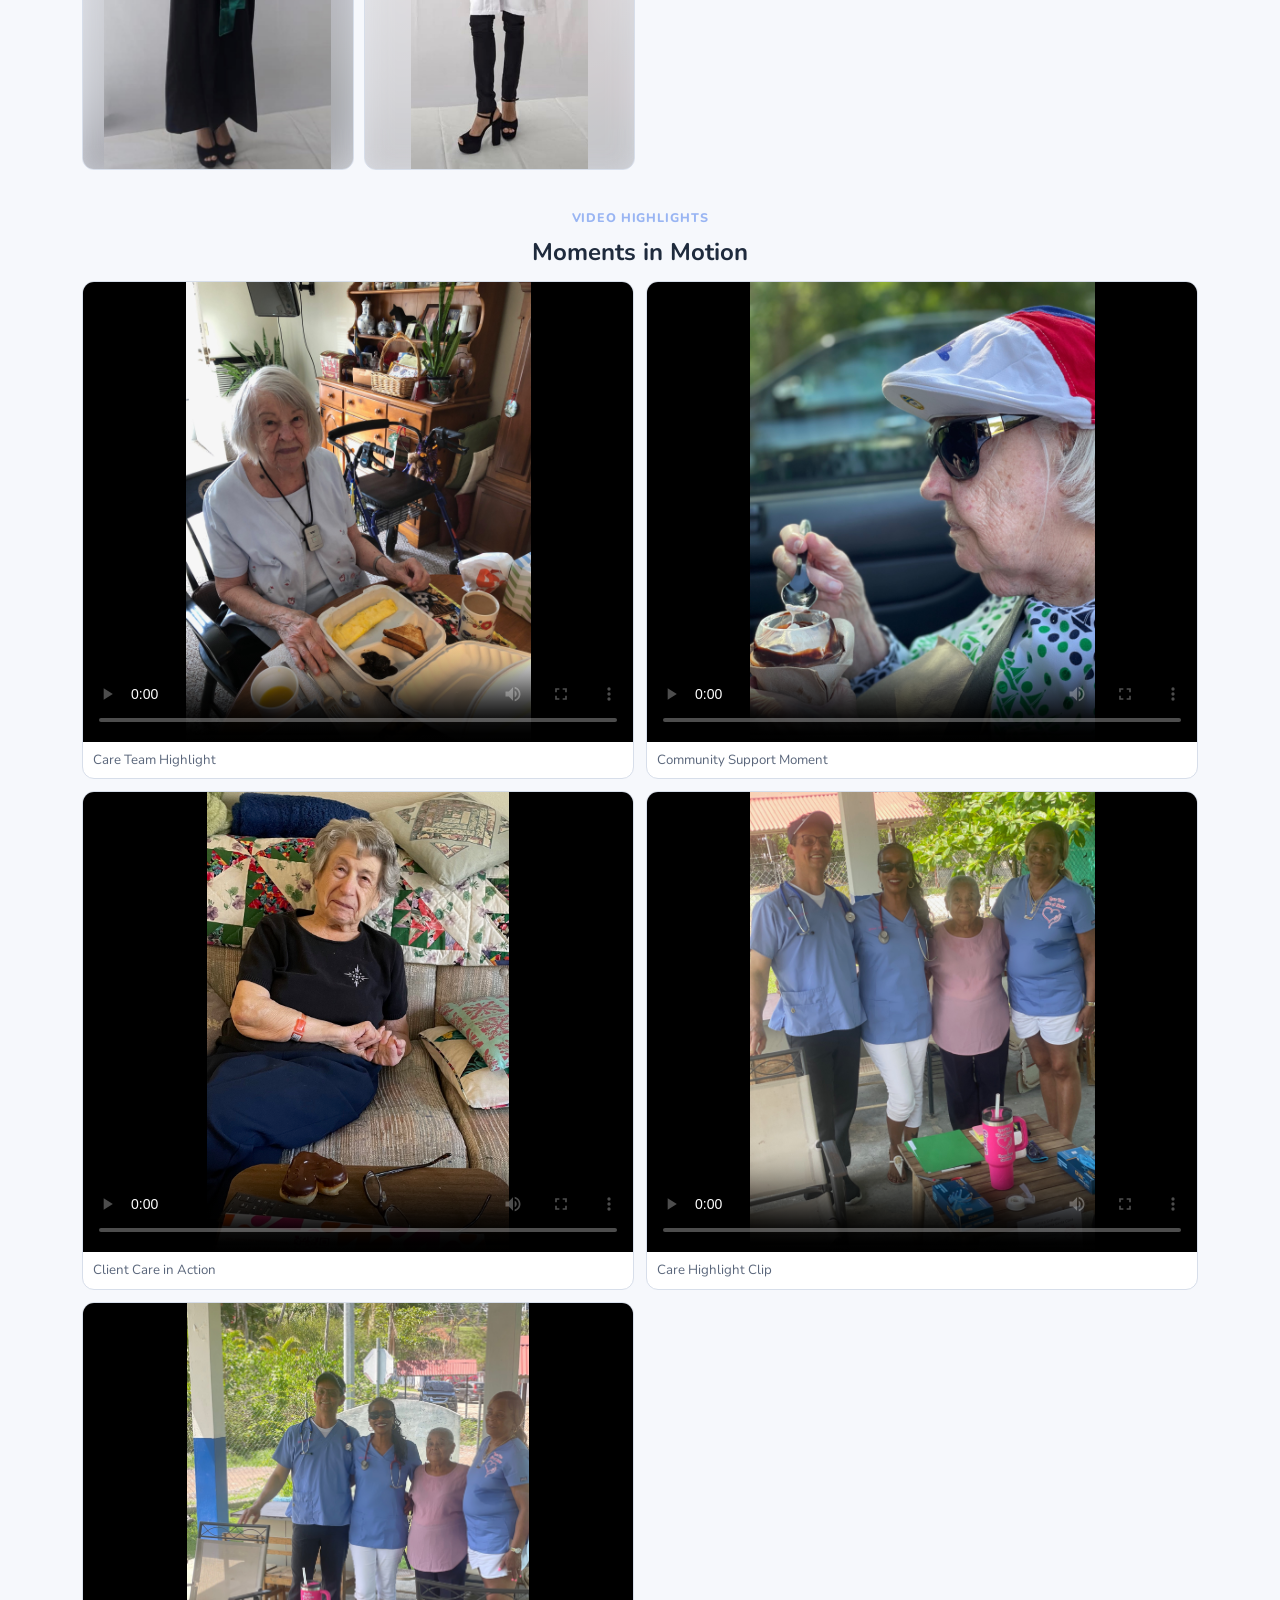
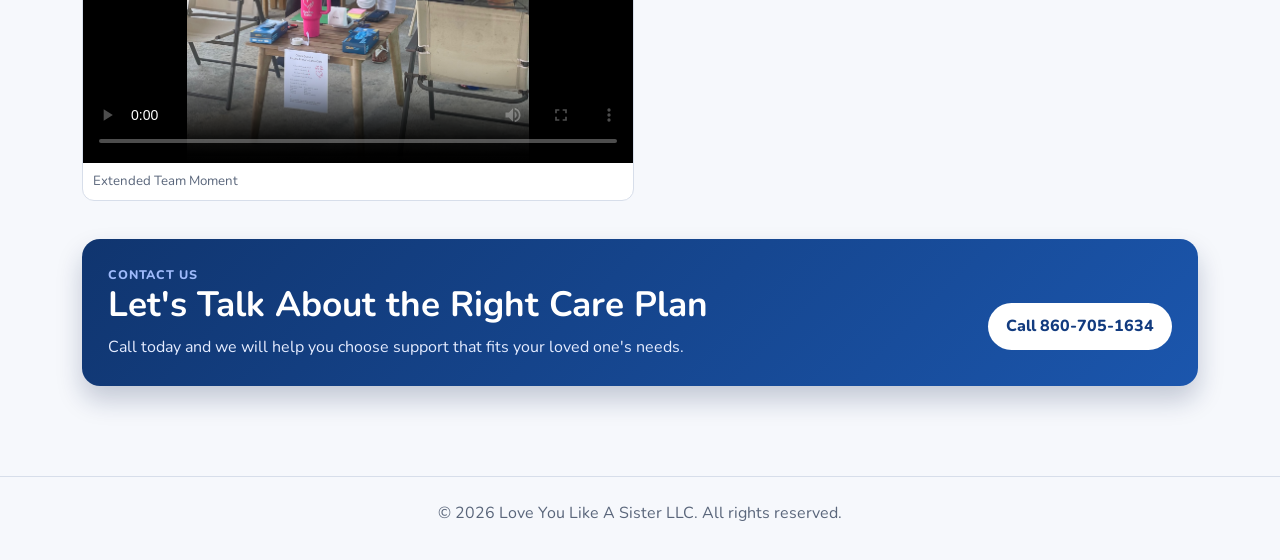
==== commit 1e6c8337: "Highlight daily respite care with dedicated callout sections. Add prominent respite availability car" ====
--- a/index.html
+++ b/index.html
@@ -75,6 +75,11 @@
             Monday–Saturday, 7:00 AM–6:00 PM · $35/hour · Breakfast &amp; lunch included.
             Led by Grace Cirino.
           </p>
+          <div class="respite-highlight respite-highlight--light">
+            <p class="respite-highlight-label">Important</p>
+            <h3>Respite Care Available Daily</h3>
+            <p>Flexible daily respite support for families who need dependable relief and peace of mind.</p>
+          </div>
           <a class="btn program-btn" href="adult-day-program.html">View Full Program Details</a>
         </div>
       </div>
--- a/styles.css
+++ b/styles.css
@@ -984,6 +984,90 @@
   box-shadow: 0 10px 24px rgba(8, 24, 56, 0.2);
 }
 
+.adp-respite-note,
+.respite-highlight {
+  text-align: center;
+}
+
+.respite-highlight {
+  border-radius: 16px;
+  padding: 18px 22px;
+}
+
+.respite-highlight-label {
+  margin: 0 0 6px;
+  font-size: 0.74rem;
+  letter-spacing: 0.14em;
+  text-transform: uppercase;
+  font-weight: 800;
+  color: var(--accent);
+}
+
+.respite-highlight h3 {
+  margin: 0 0 8px;
+  font-size: clamp(1.15rem, 2.5vw, 1.45rem);
+  line-height: 1.2;
+}
+
+.respite-highlight p:last-child {
+  margin: 0;
+  font-size: 0.96rem;
+  line-height: 1.55;
+}
+
+.respite-highlight--hero {
+  margin: 22px auto 0;
+  max-width: 560px;
+  background: rgba(255, 255, 255, 0.12);
+  border: 2px solid rgba(255, 196, 220, 0.55);
+  box-shadow: 0 14px 30px rgba(8, 24, 56, 0.24);
+}
+
+.respite-highlight--hero .respite-highlight-label {
+  color: #ffd4e6;
+}
+
+.respite-highlight--hero h3 {
+  color: #ffffff;
+}
+
+.respite-highlight--hero p:last-child {
+  color: #edf3ff;
+}
+
+.respite-highlight--light {
+  margin: 18px 0 16px;
+  max-width: 560px;
+  background: linear-gradient(135deg, #fff6fa 0%, #f2f7ff 100%);
+  border: 2px solid #f2bfd4;
+  box-shadow: 0 12px 24px rgba(255, 79, 139, 0.14);
+}
+
+.respite-highlight--light h3 {
+  color: var(--brand-dark);
+}
+
+.respite-highlight--light p:last-child {
+  color: var(--muted);
+}
+
+.respite-highlight--page {
+  margin-bottom: 18px;
+  background: linear-gradient(135deg, #fff0f6 0%, #edf4ff 100%);
+  border: 2px solid #efb8cf;
+  box-shadow: 0 14px 28px rgba(255, 79, 139, 0.16);
+}
+
+.respite-highlight--page h3 {
+  color: var(--brand-dark);
+}
+
+.respite-highlight--page p:last-child {
+  color: var(--muted);
+  max-width: 68ch;
+  margin: 0 auto;
+}
+
 .adp-btn-light {
   border: 2px solid rgba(255, 255, 255, 0.75) !important;
   color: #ffffff !important;
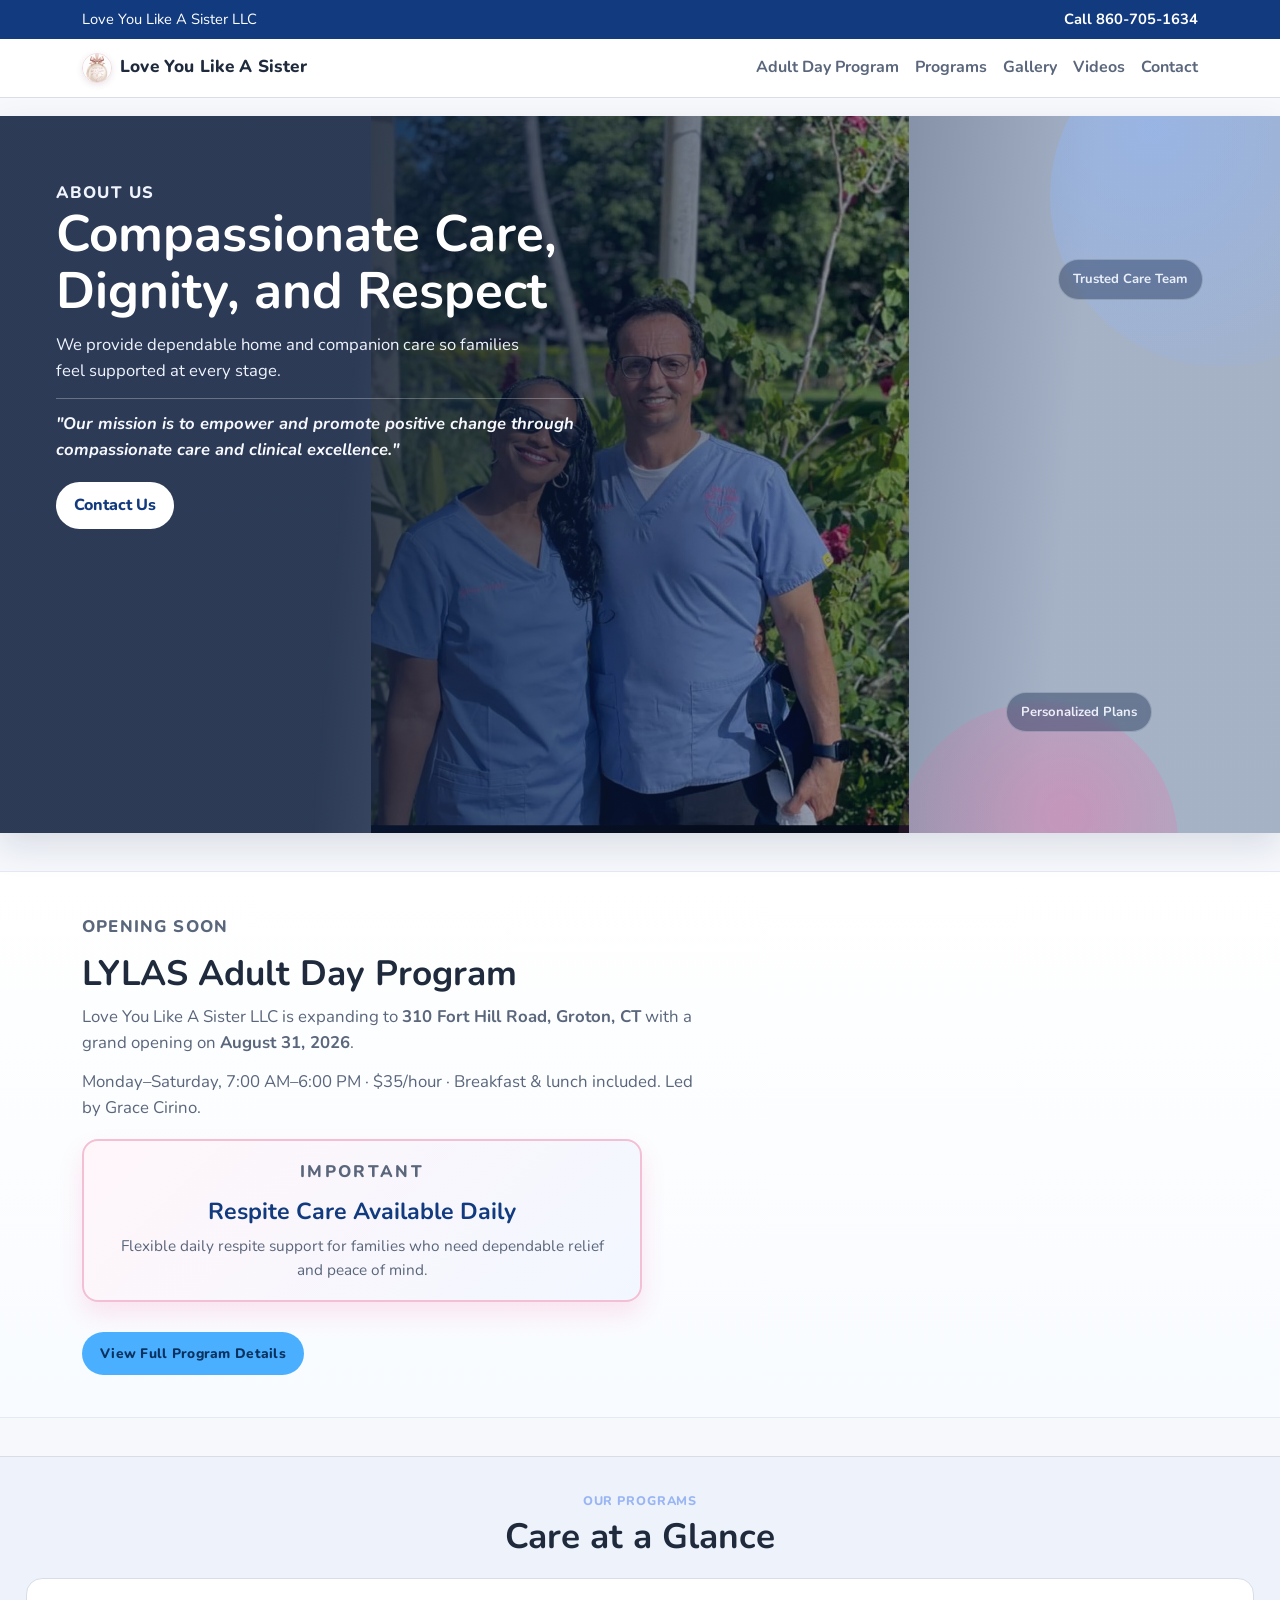
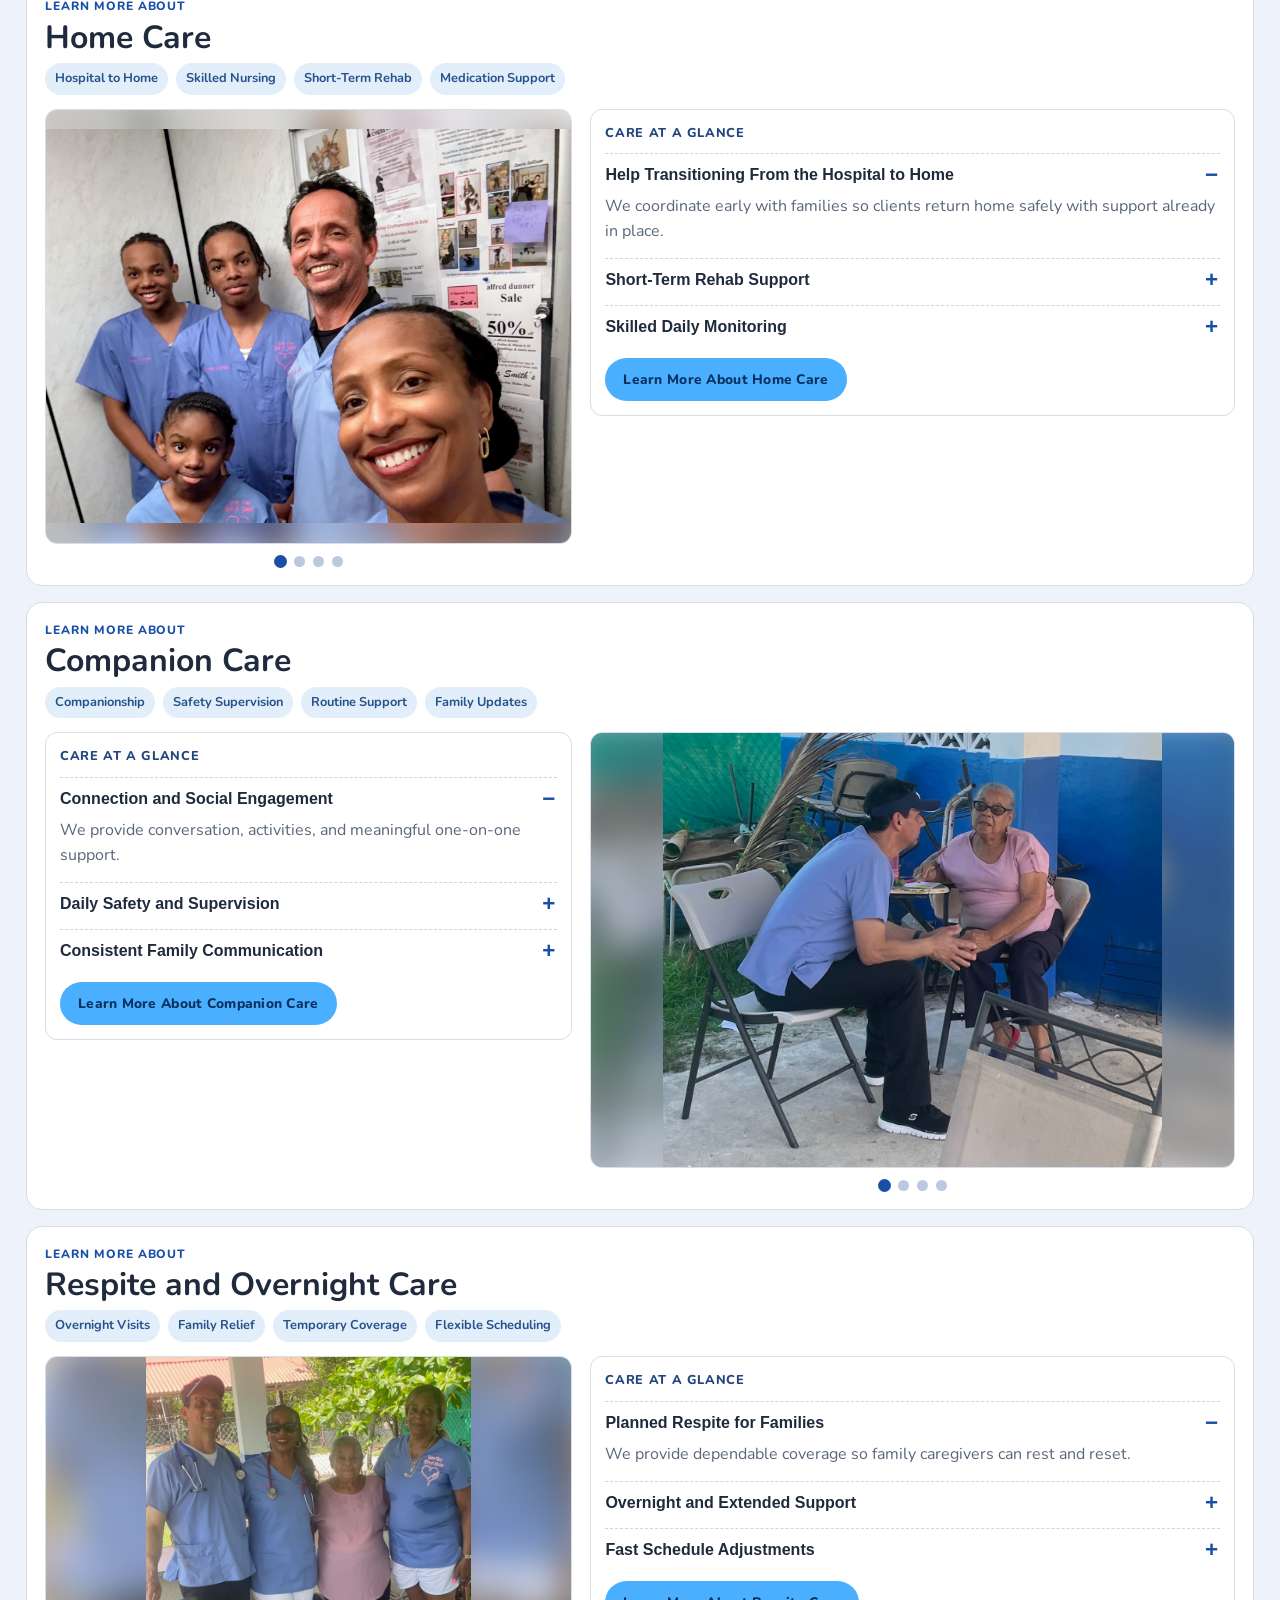
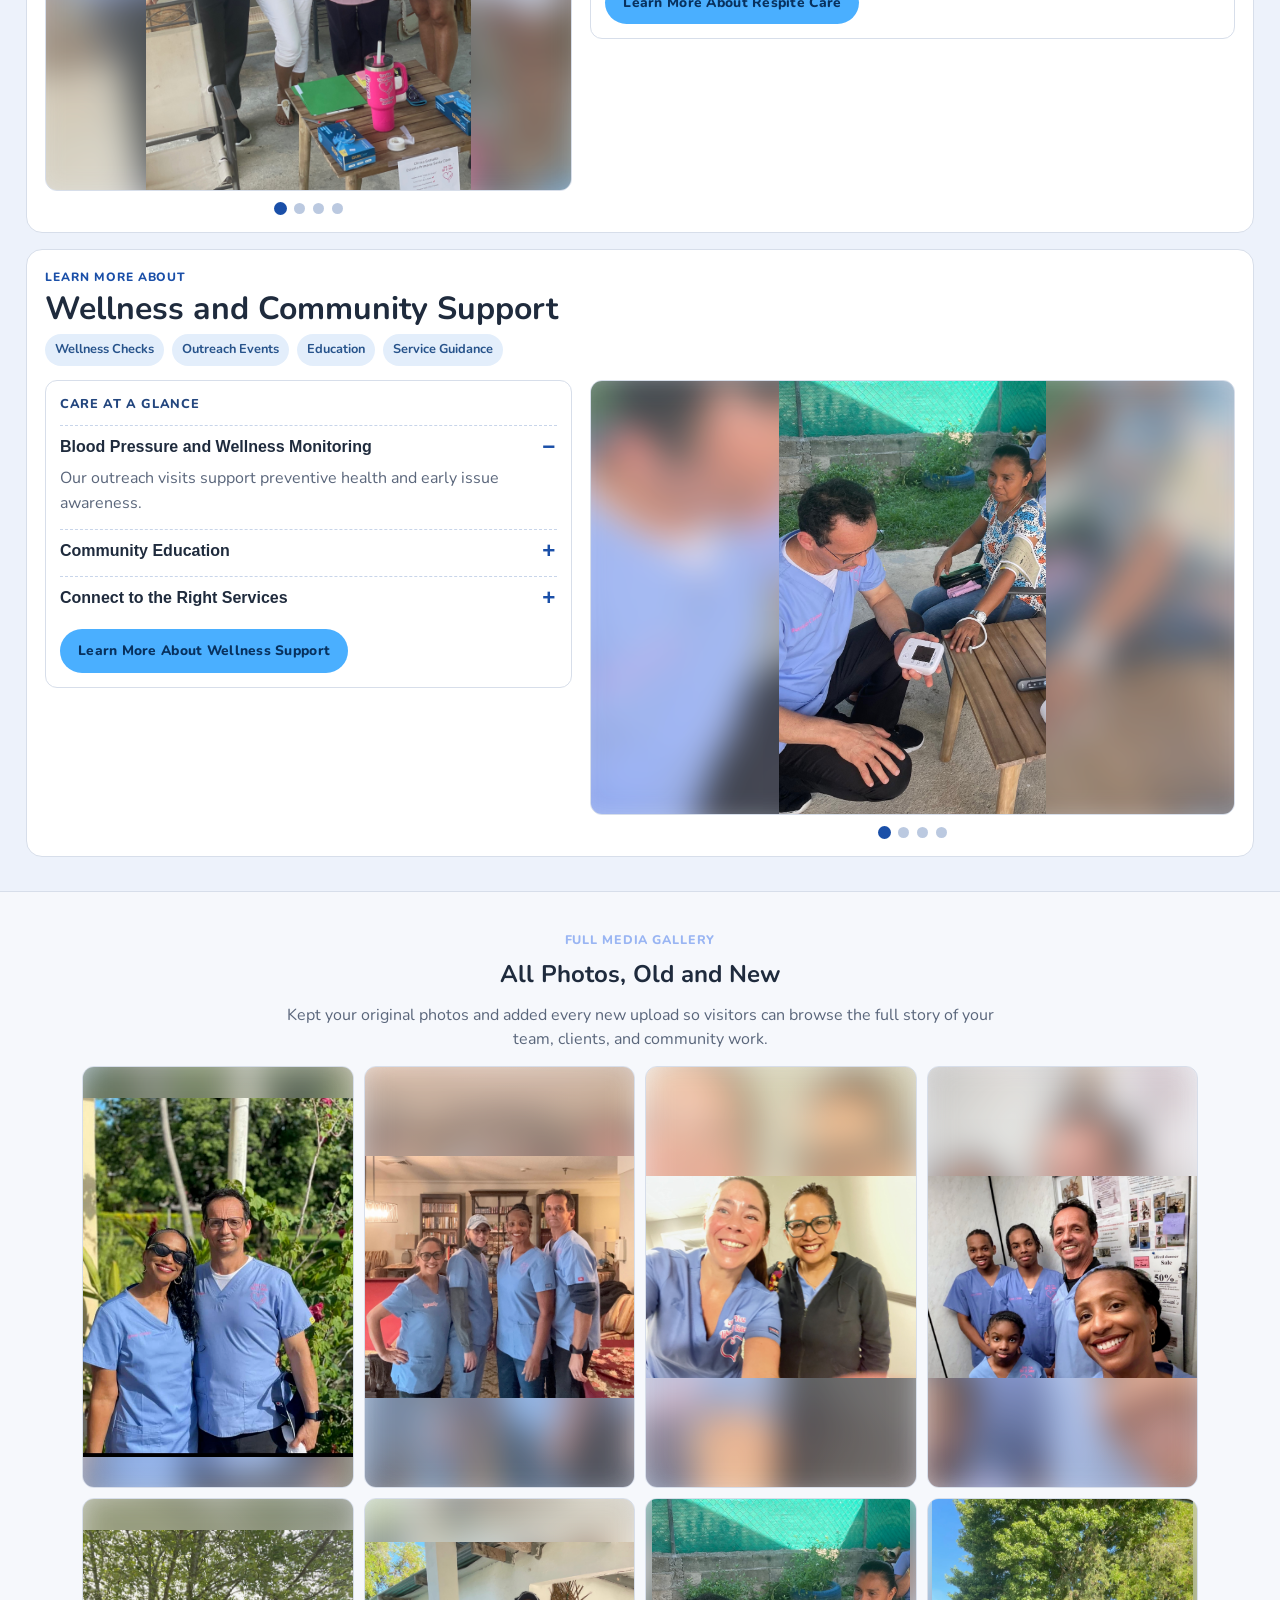
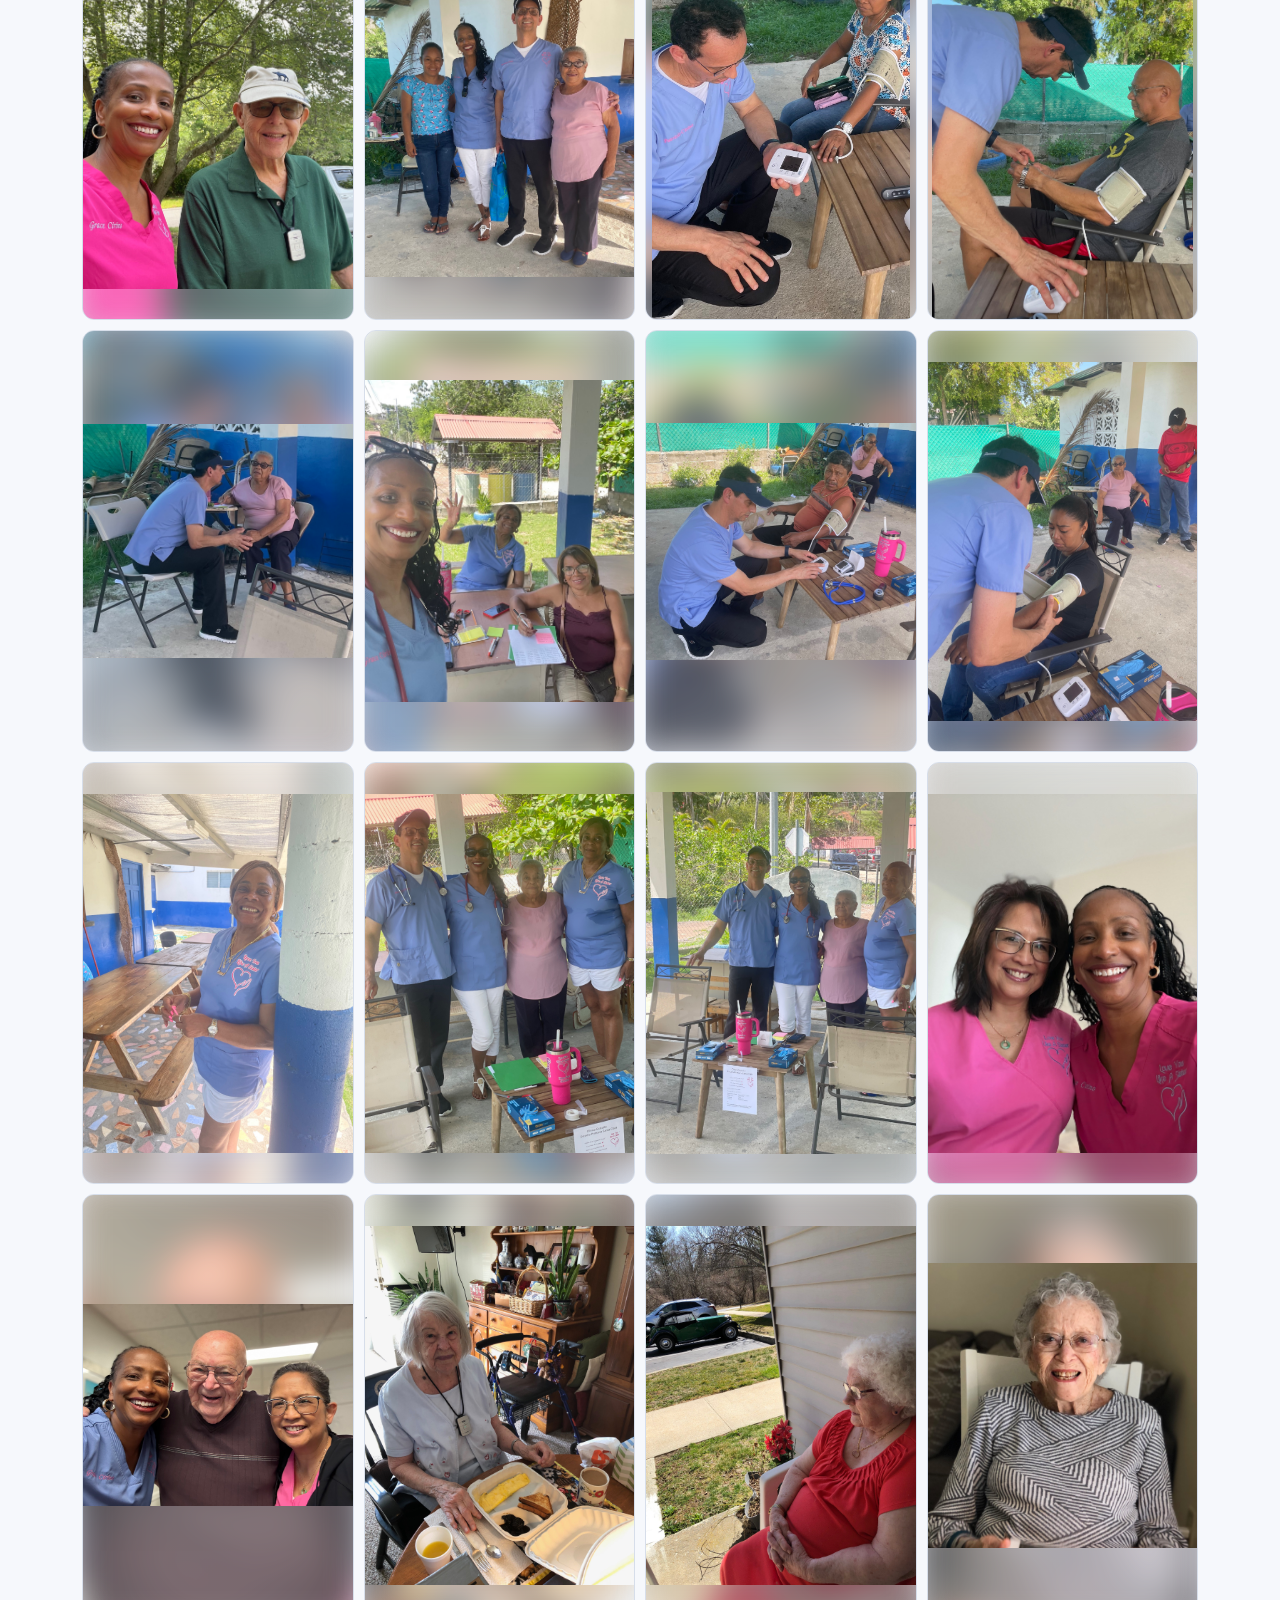
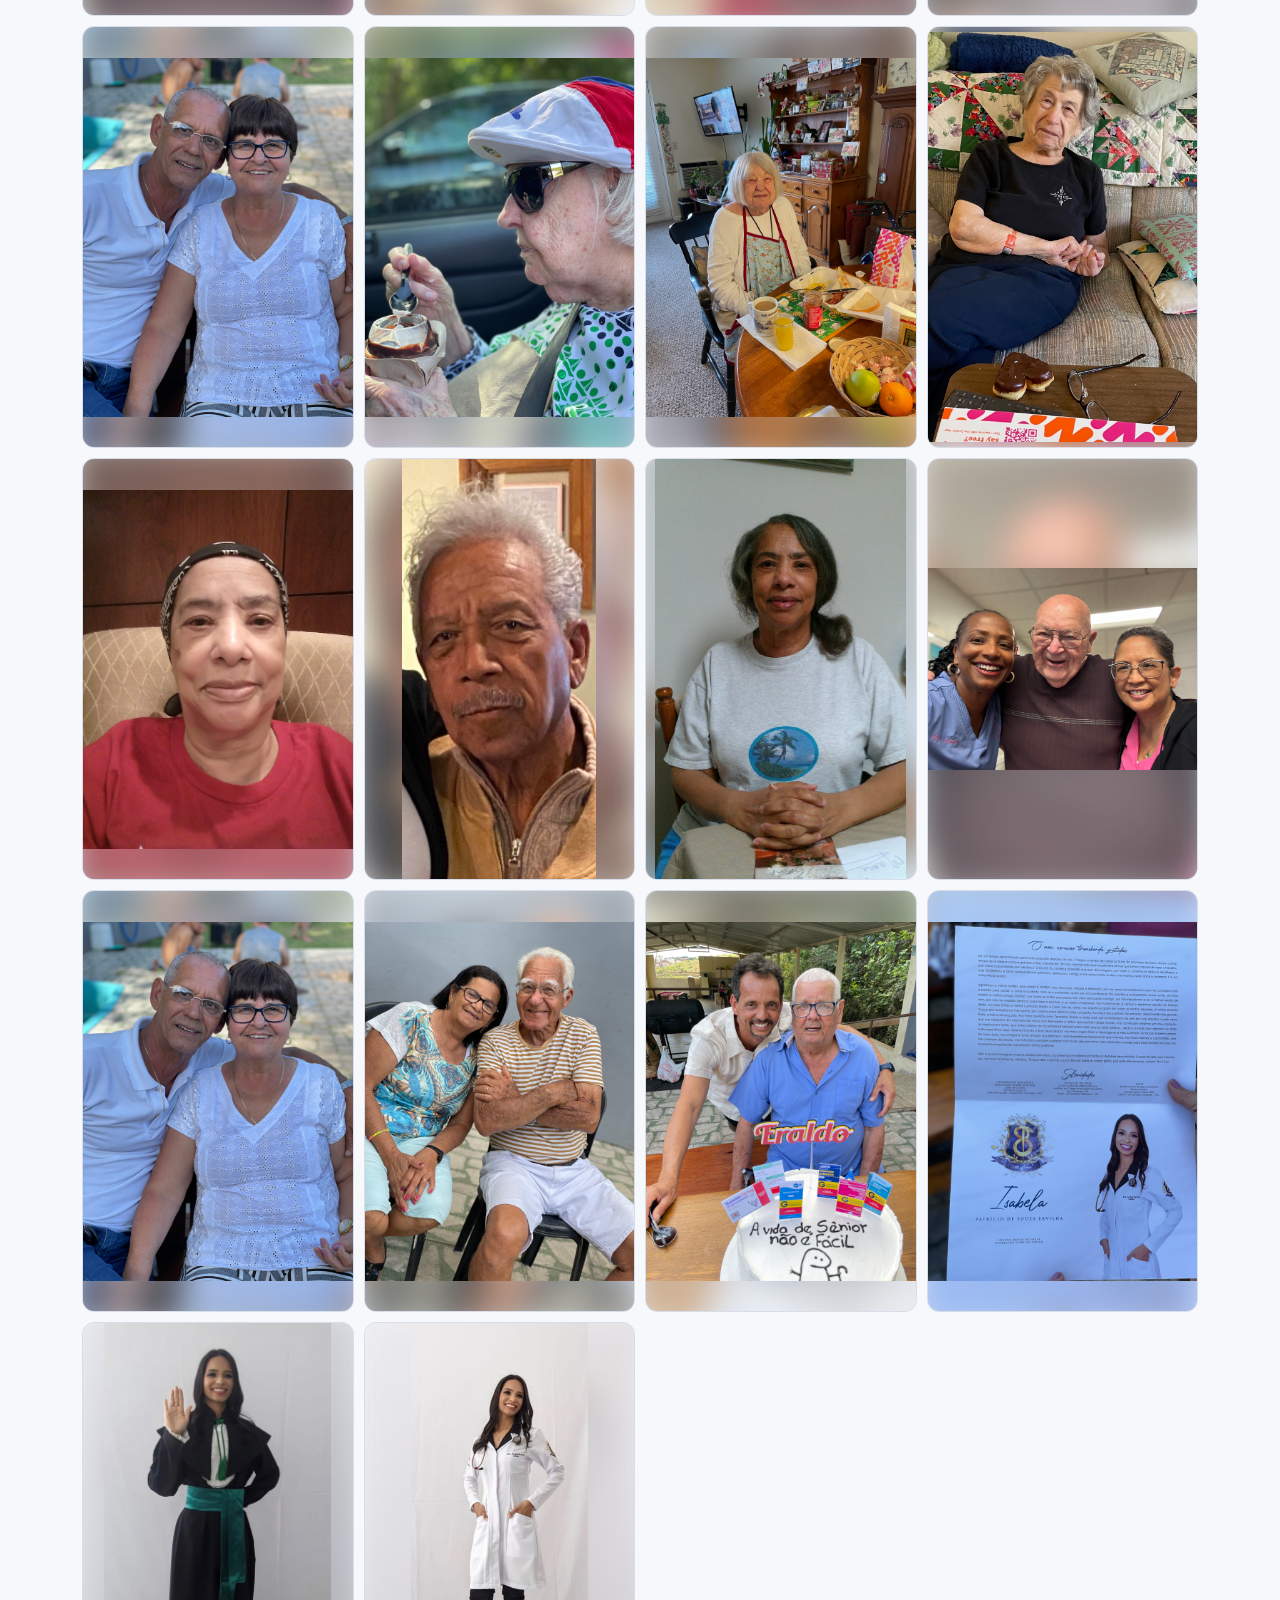
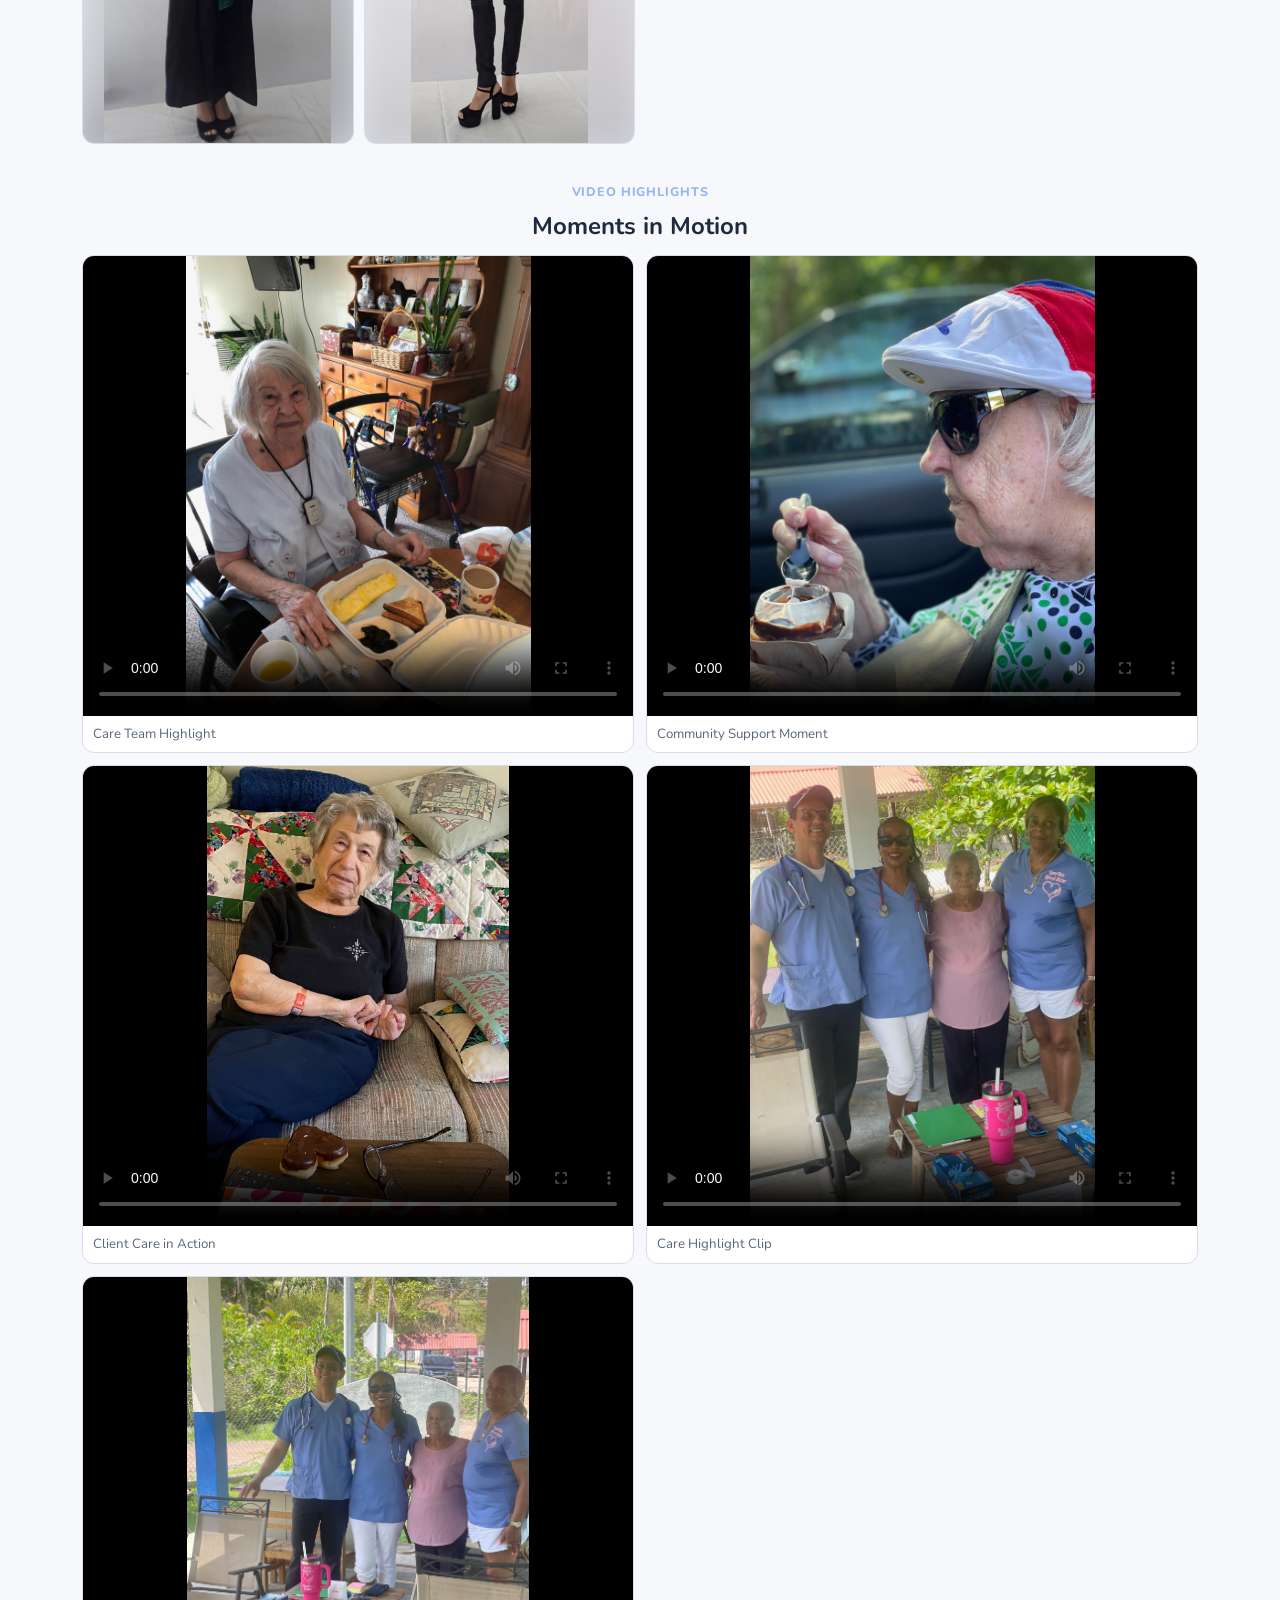
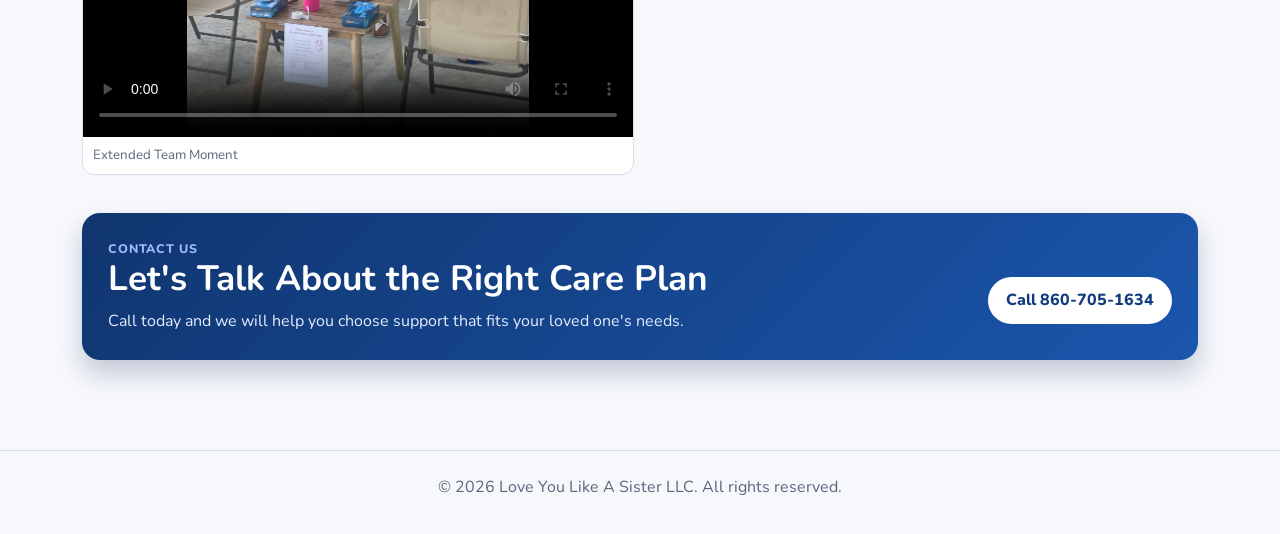
==== commit 4e7bef04: "Remove Solstice intro copy and clarify pick-up hours. Drop the Solstice Senior Living sentence from " ====
--- a/index.html
+++ b/index.html
@@ -68,8 +68,7 @@
           <h2>LYLAS Adult Day Program</h2>
           <p>
             Love You Like A Sister LLC is expanding to <strong>310 Fort Hill Road, Groton, CT</strong>
-            with a grand opening on <strong>August 31, 2026</strong>. Home and companion care at
-            Solstice Senior Living continues without interruption.
+            with a grand opening on <strong>August 31, 2026</strong>.
           </p>
           <p>
             Monday–Saturday, 7:00 AM–6:00 PM · $35/hour · Breakfast &amp; lunch included.
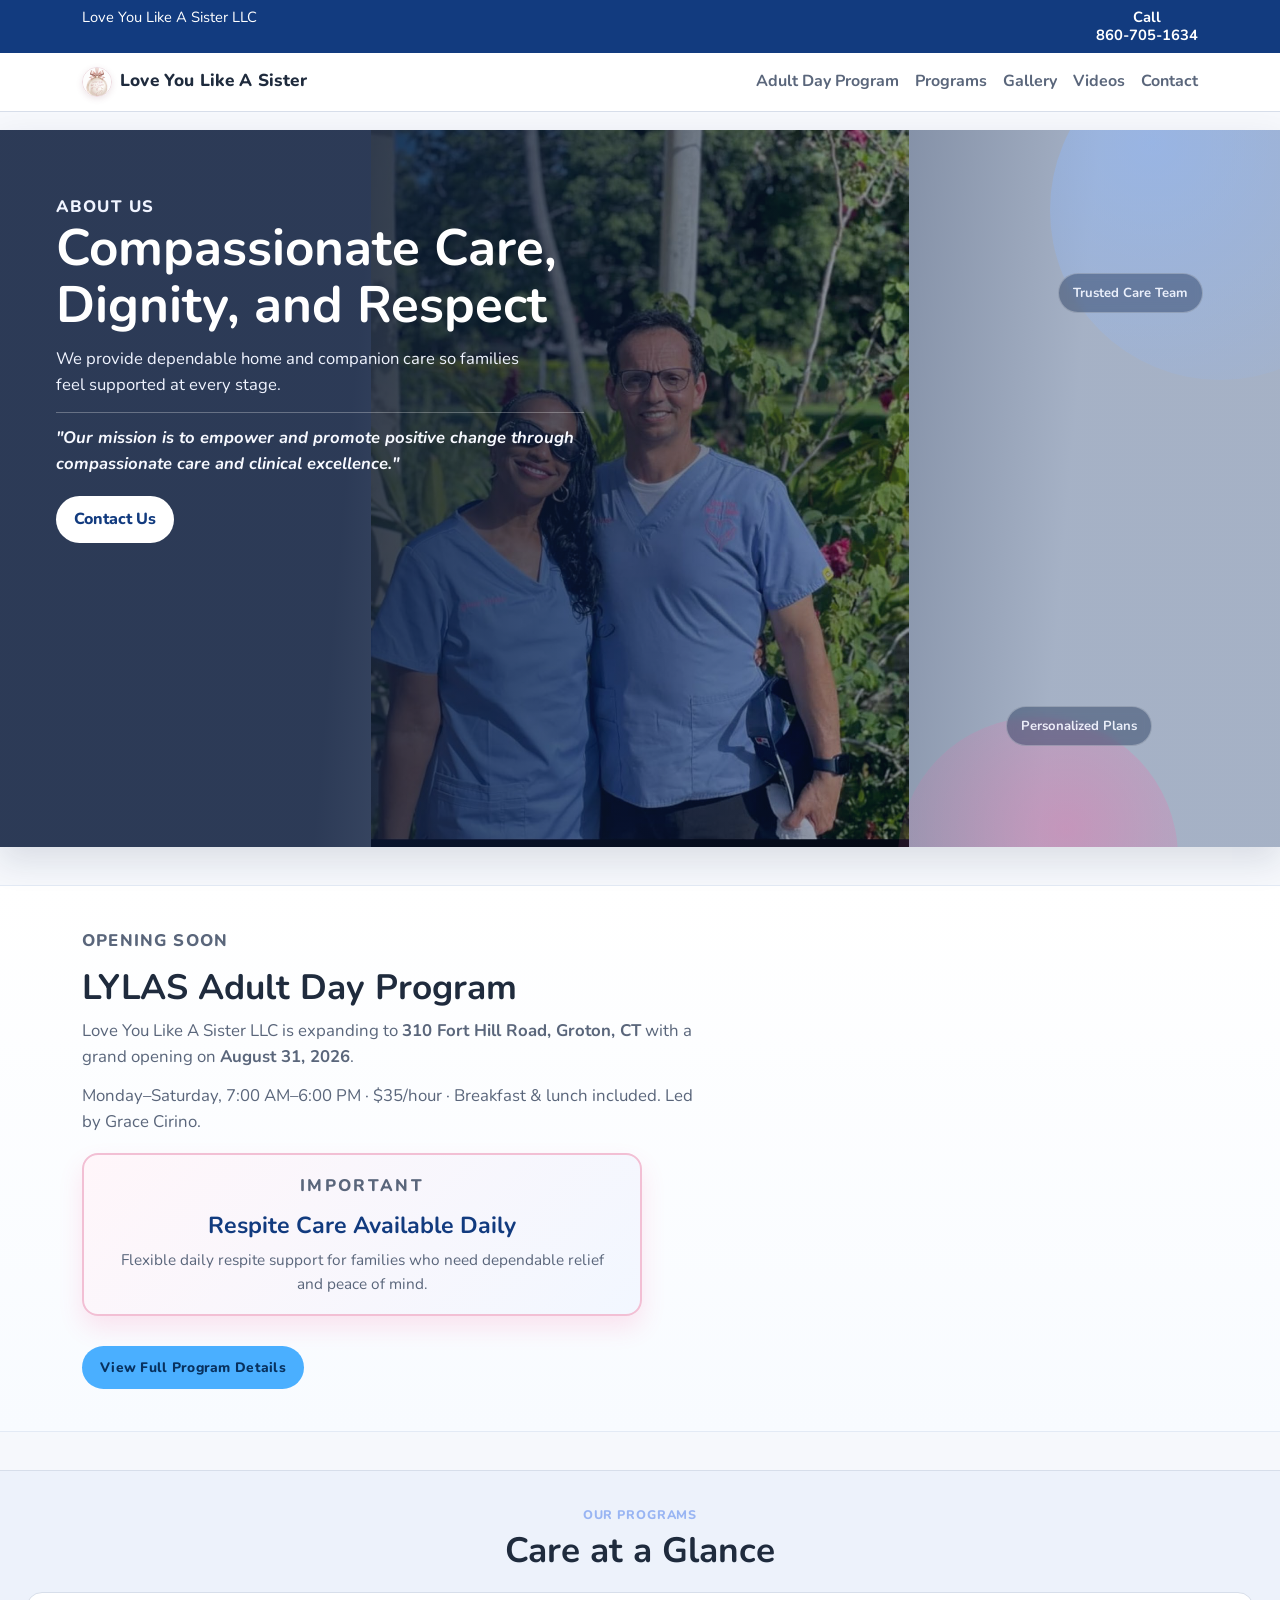
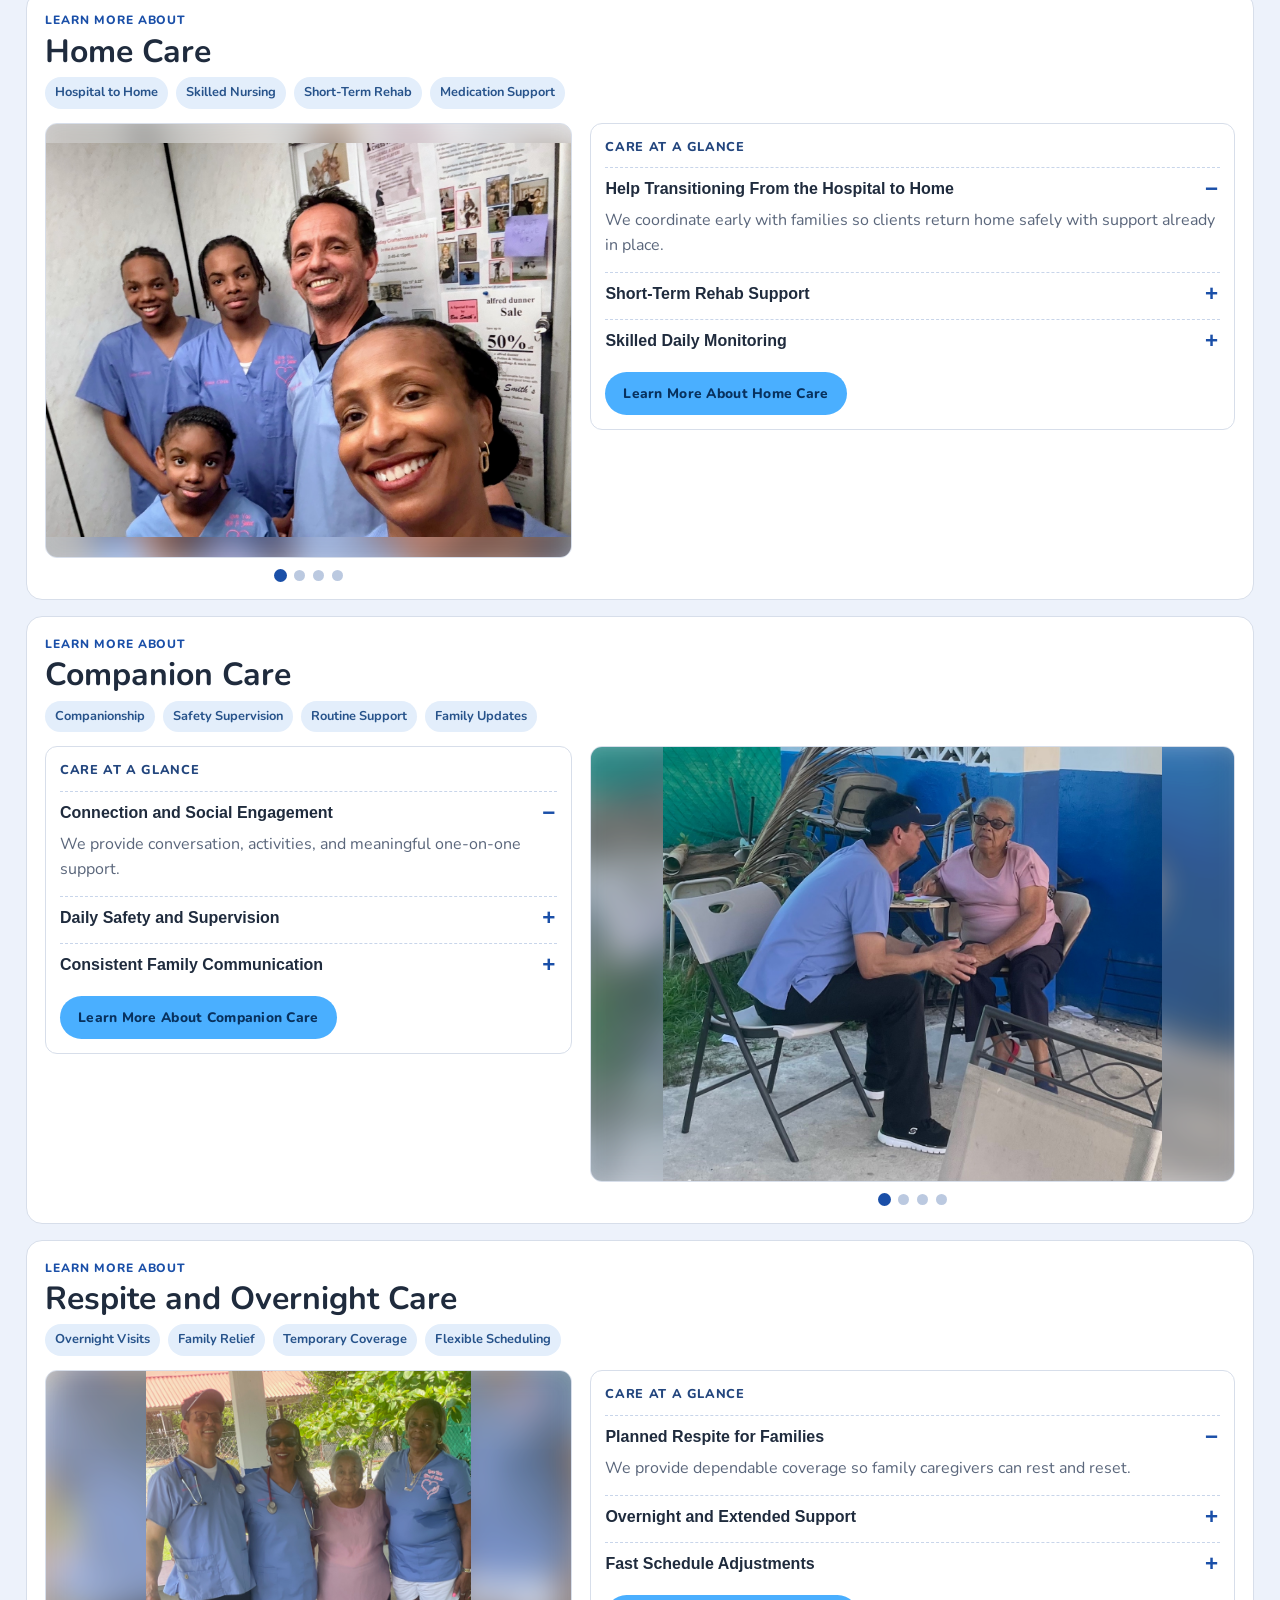
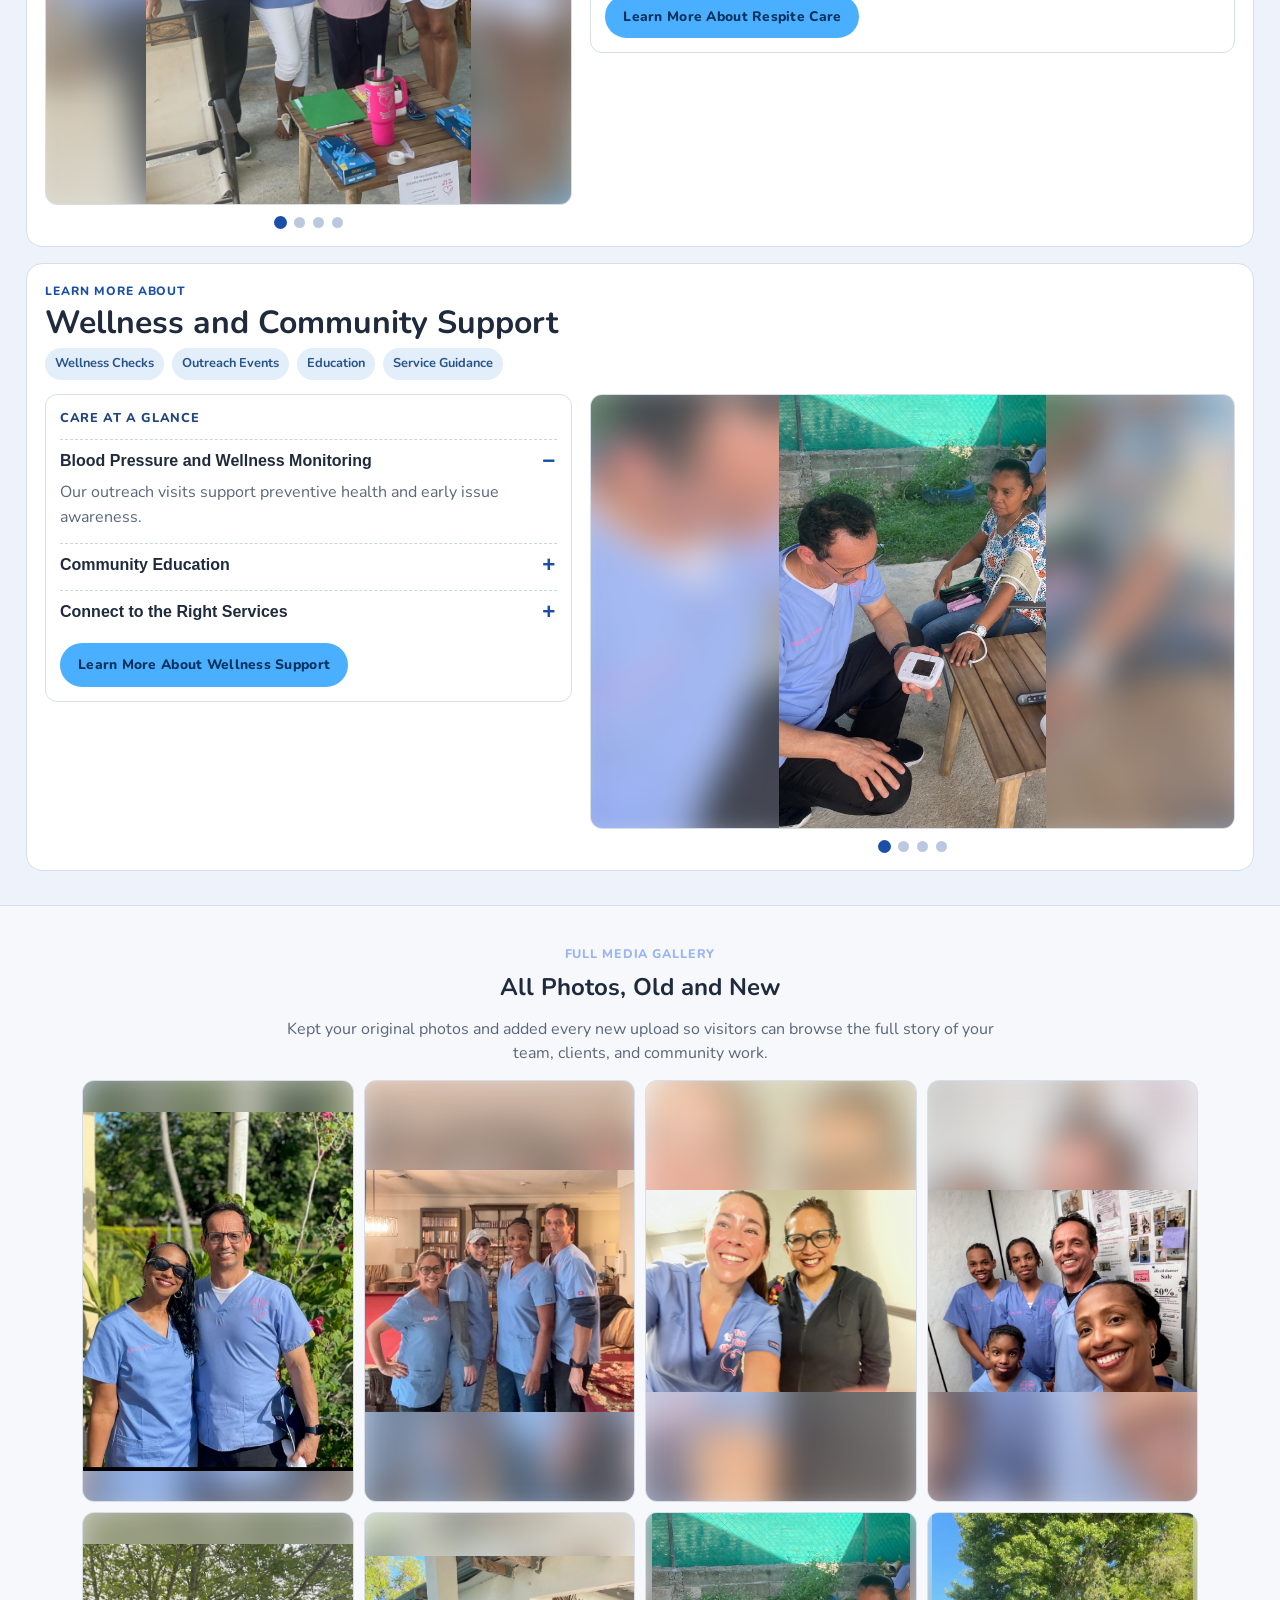
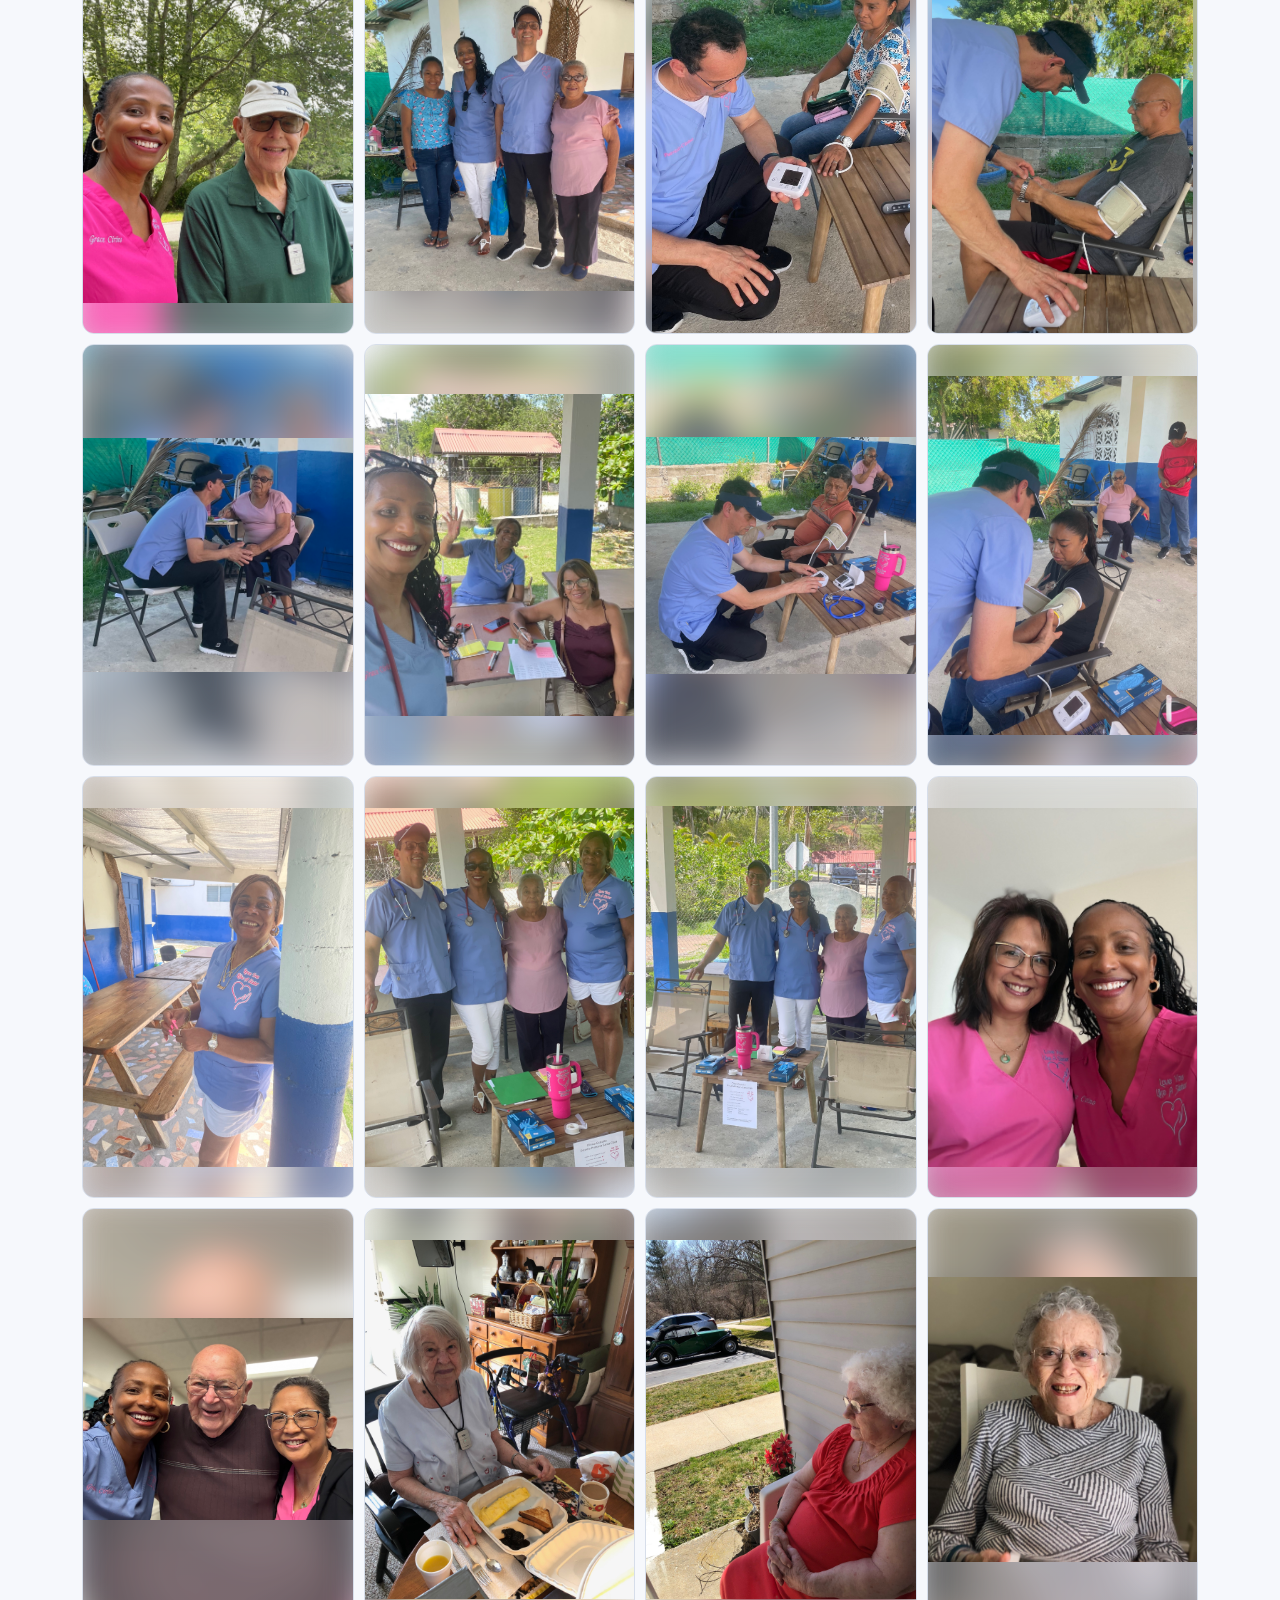
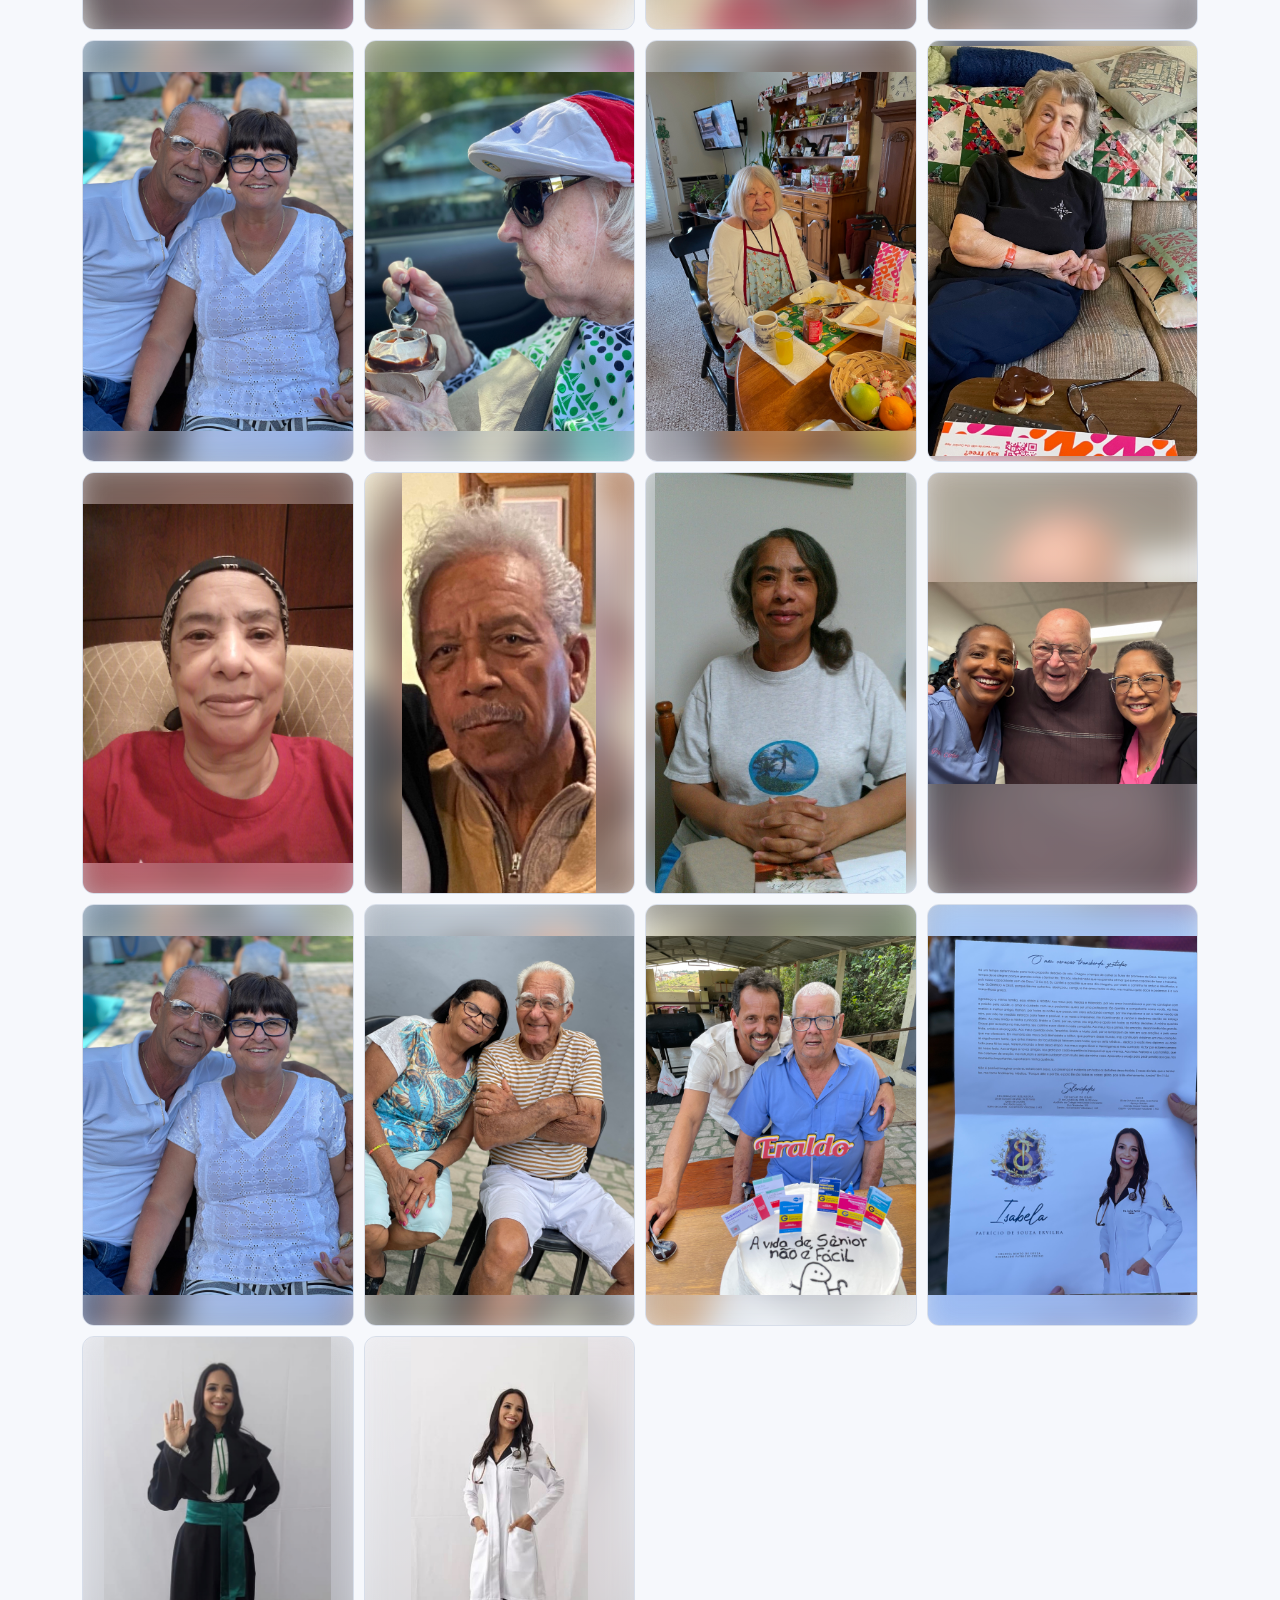
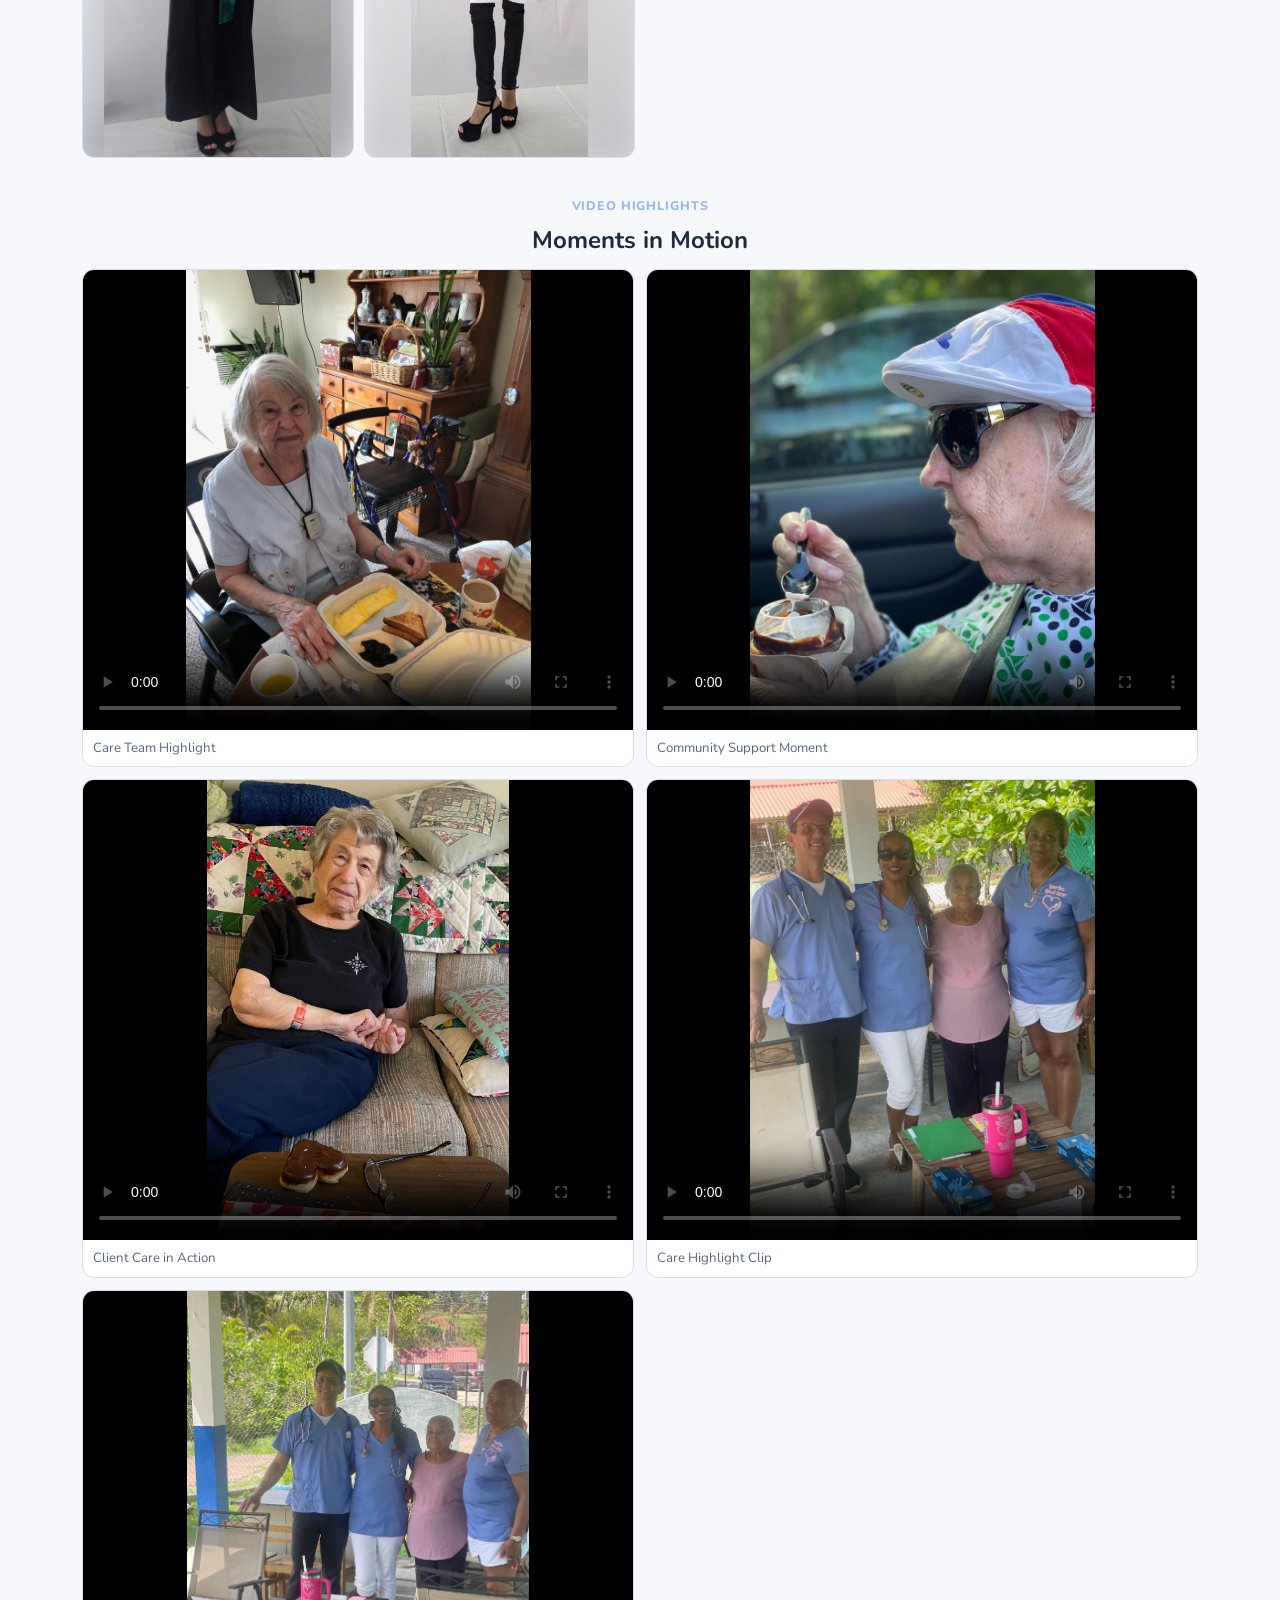
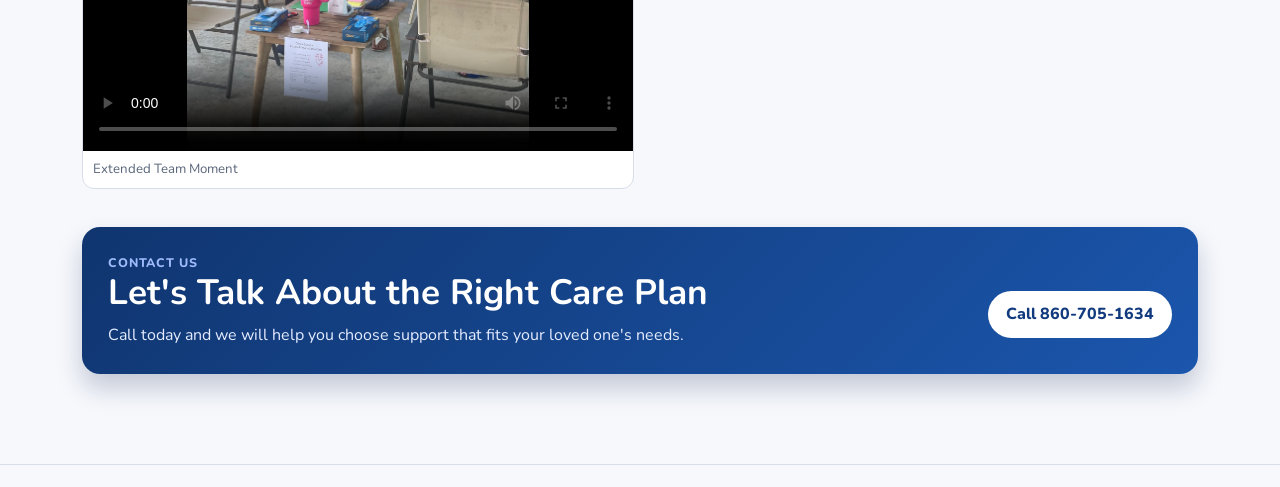
==== commit 57e45b30: "Fix mobile header stacking and center the call block. Restructure the top contact bar into stacked l" ====
--- a/index.html
+++ b/index.html
@@ -11,7 +11,7 @@
   <link rel="preconnect" href="https://fonts.googleapis.com">
   <link rel="preconnect" href="https://fonts.gstatic.com" crossorigin>
   <link href="https://fonts.googleapis.com/css2?family=Nunito:wght@400;600;700;800&display=swap" rel="stylesheet">
-  <link rel="stylesheet" href="styles.css">
+  <link rel="stylesheet" href="styles.css?v=4">
   <link rel="icon" type="image/png" href="D677EA84-E0FD-40B1-A47E-7FA4DDE74145.PNG">
   <script defer src="/_vercel/insights/script.js"></script>
   <script defer src="analytics-trackers.js"></script>
@@ -20,8 +20,13 @@
   <header class="site-header">
     <div class="top-contact">
       <div class="wrap">
-        <p>Love You Like A Sister LLC</p>
-        <a href="tel:+18607051634">Call 860-705-1634</a>
+        <div class="top-contact-brand">
+          <div class="top-contact-line">Love You Like A Sister LLC</div>
+        </div>
+        <a class="top-contact-phone" href="tel:+18607051634">
+          <div class="top-contact-line">Call</div>
+          <div class="top-contact-line">860-705-1634</div>
+        </a>
       </div>
     </div>
     <nav class="nav-wrap">
--- a/styles.css
+++ b/styles.css
@@ -34,7 +34,7 @@
   background: var(--brand-dark);
   color: #fff;
   font-size: 0.92rem;
-  max-height: 48px;
+  max-height: 72px;
   overflow: hidden;
   transition: max-height 0.35s ease, opacity 0.35s ease;
 }
@@ -45,8 +45,35 @@
   padding: 8px 22px;
   display: flex;
   justify-content: space-between;
-  align-items: center;
+  align-items: flex-start;
   gap: 12px;
+}
+
+.top-contact-brand,
+.top-contact-phone {
+  line-height: 1.25;
+}
+
+.top-contact-brand {
+  flex: 1 1 auto;
+  min-width: 0;
+}
+
+.top-contact-phone {
+  display: block;
+  text-align: center;
+  flex: 0 0 auto;
+  white-space: nowrap;
+}
+
+.top-contact-line {
+  display: block;
+  white-space: nowrap;
+}
+
+.top-contact-sub {
+  font-size: 0.88em;
+  opacity: 0.95;
 }
 
 .top-contact p {
@@ -1420,6 +1447,25 @@
 }
 
 @media (max-width: 680px) {
+  .top-contact {
+    font-size: 0.78rem;
+    max-height: 88px;
+  }
+
+  .top-contact .wrap {
+    display: grid;
+    grid-template-columns: minmax(0, 1fr) auto;
+    align-items: start;
+    column-gap: 10px;
+    padding-top: 10px;
+    padding-bottom: 10px;
+  }
+
+  .top-contact-phone {
+    justify-self: center;
+    text-align: center;
+  }
+
   .wrap,
   .nav-wrap,
   main {
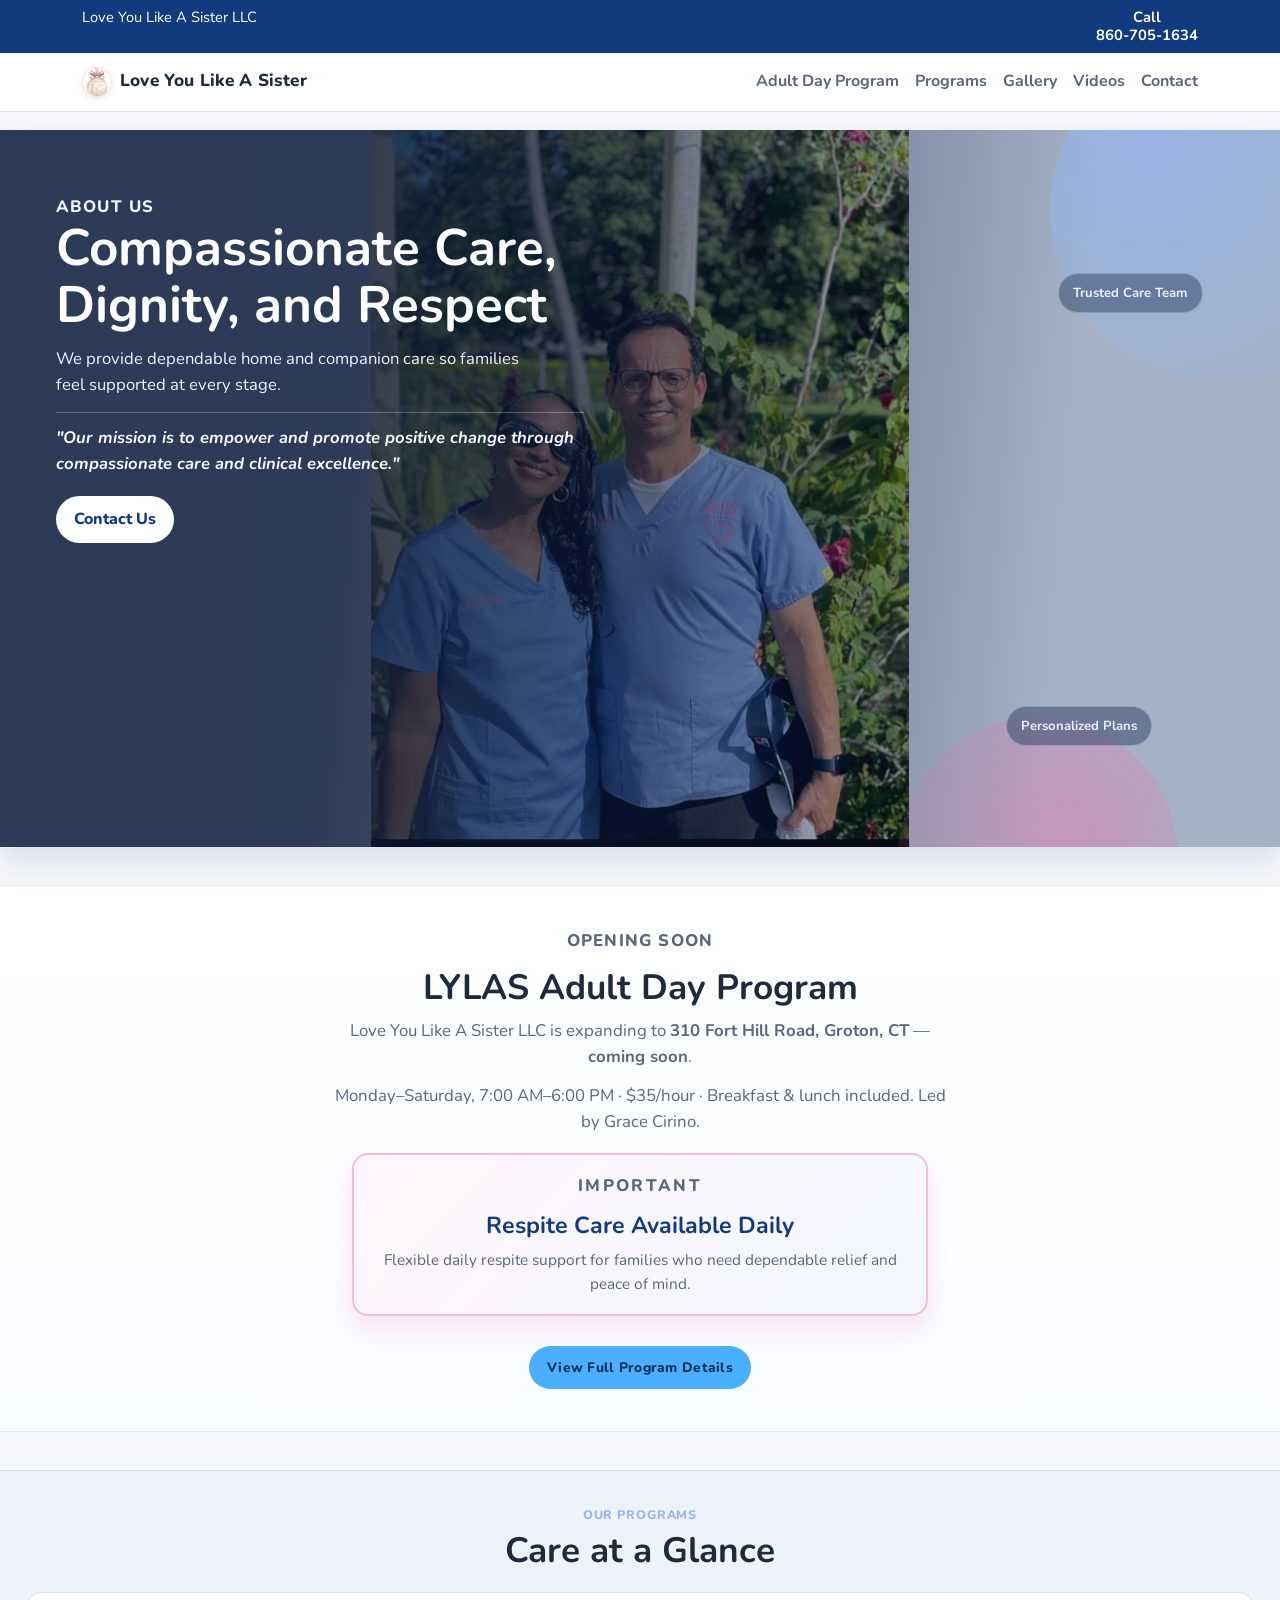
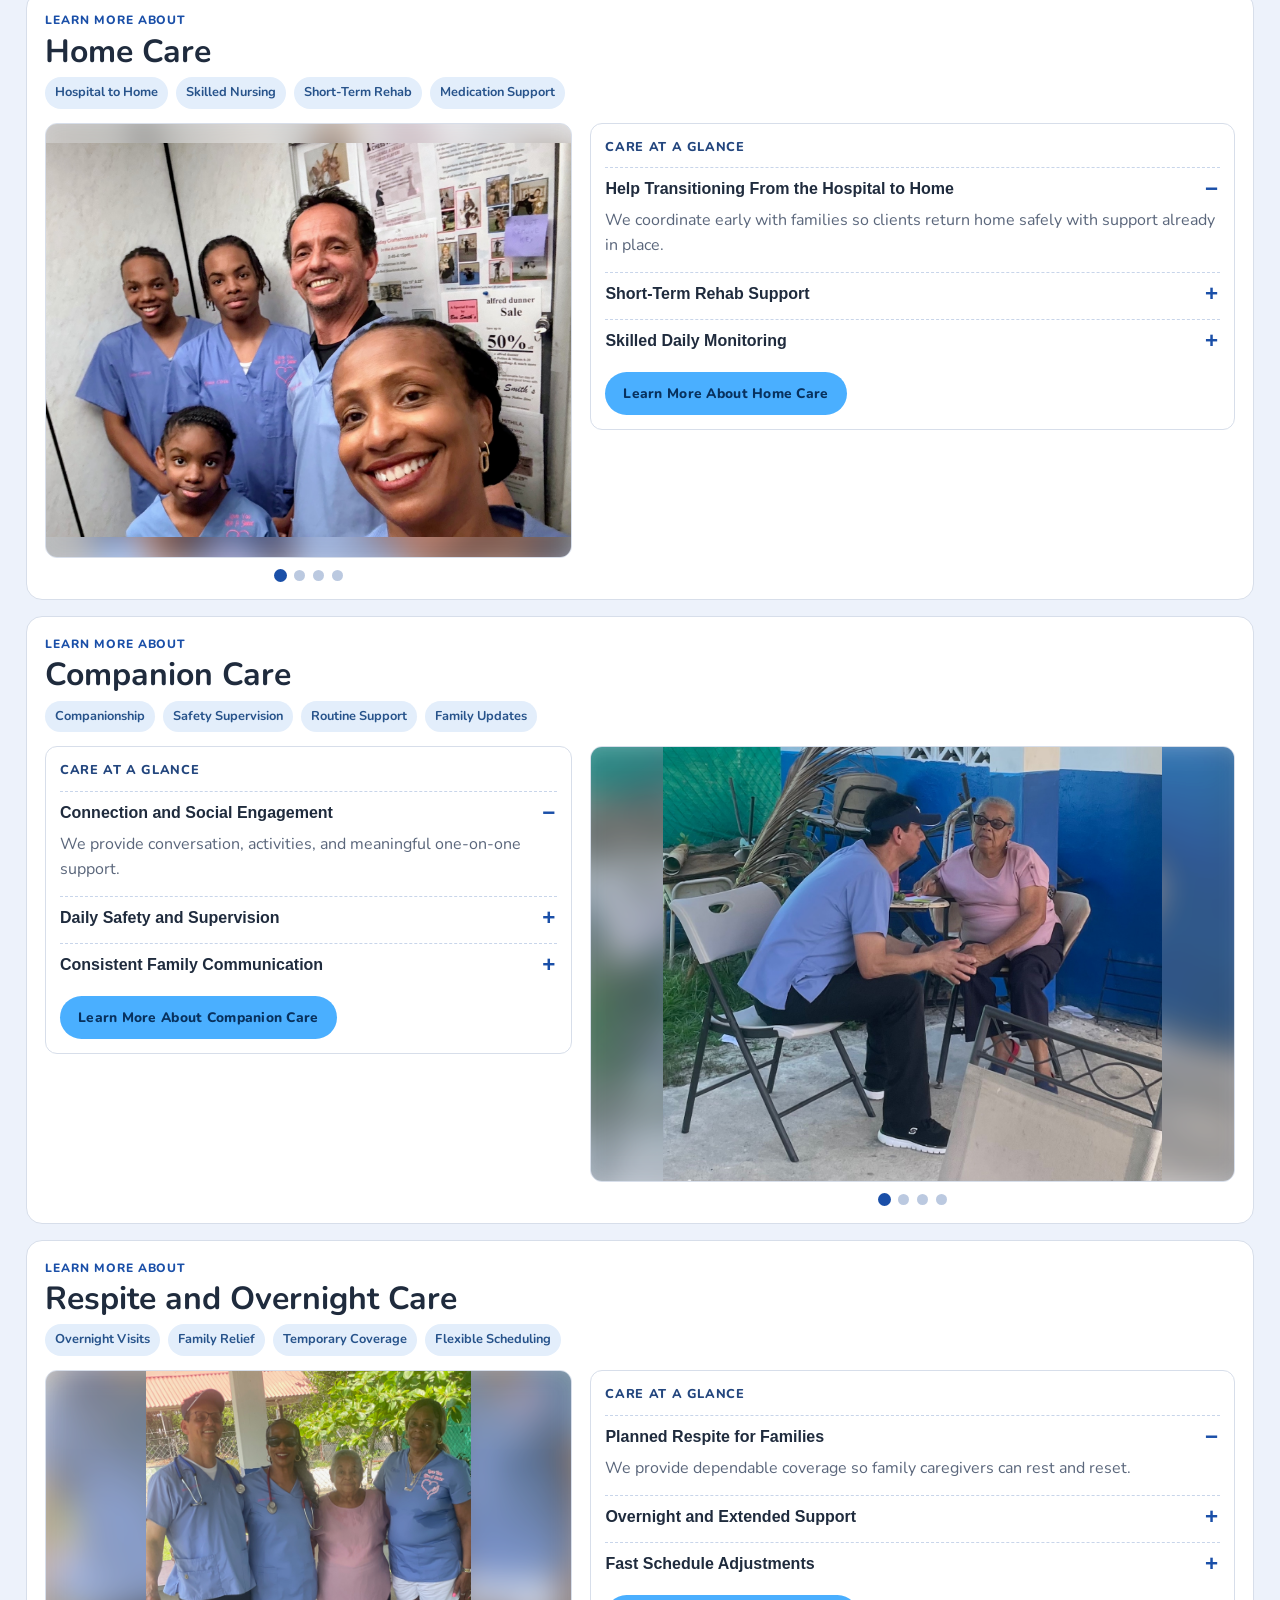
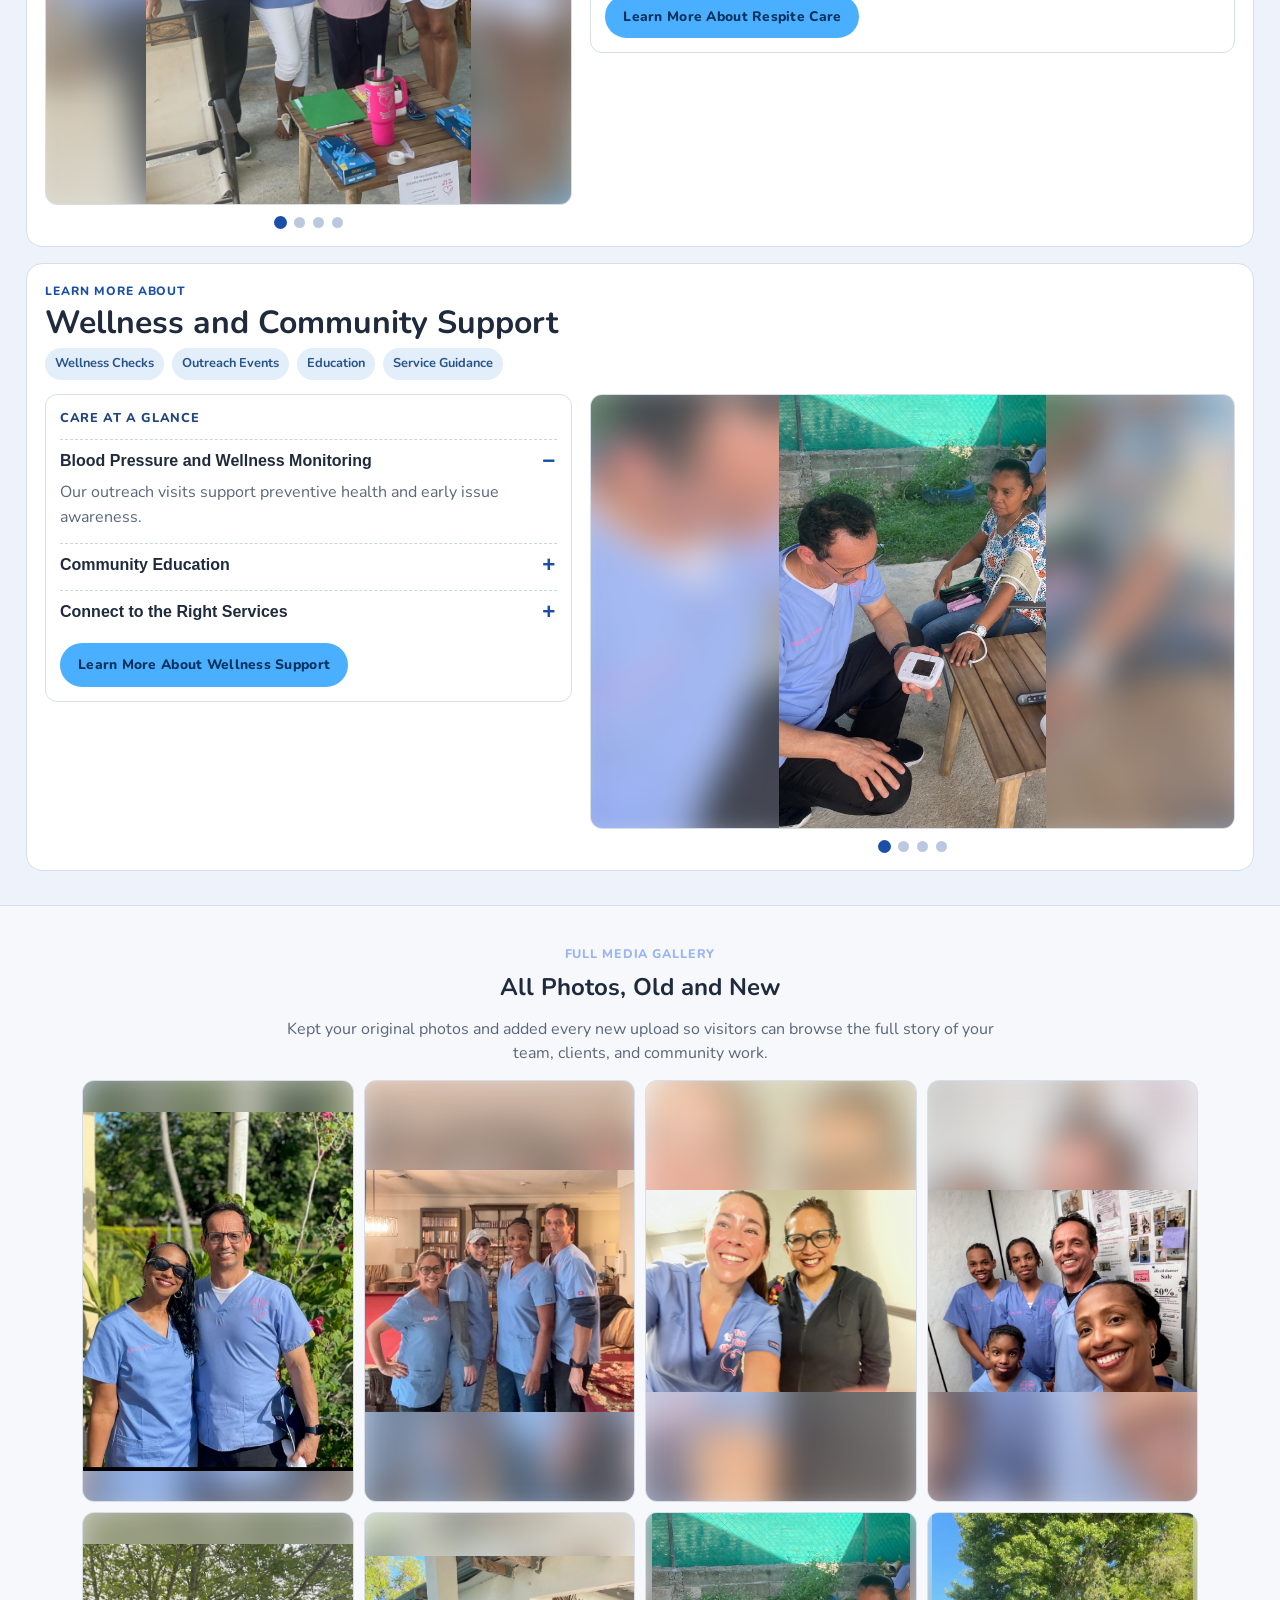
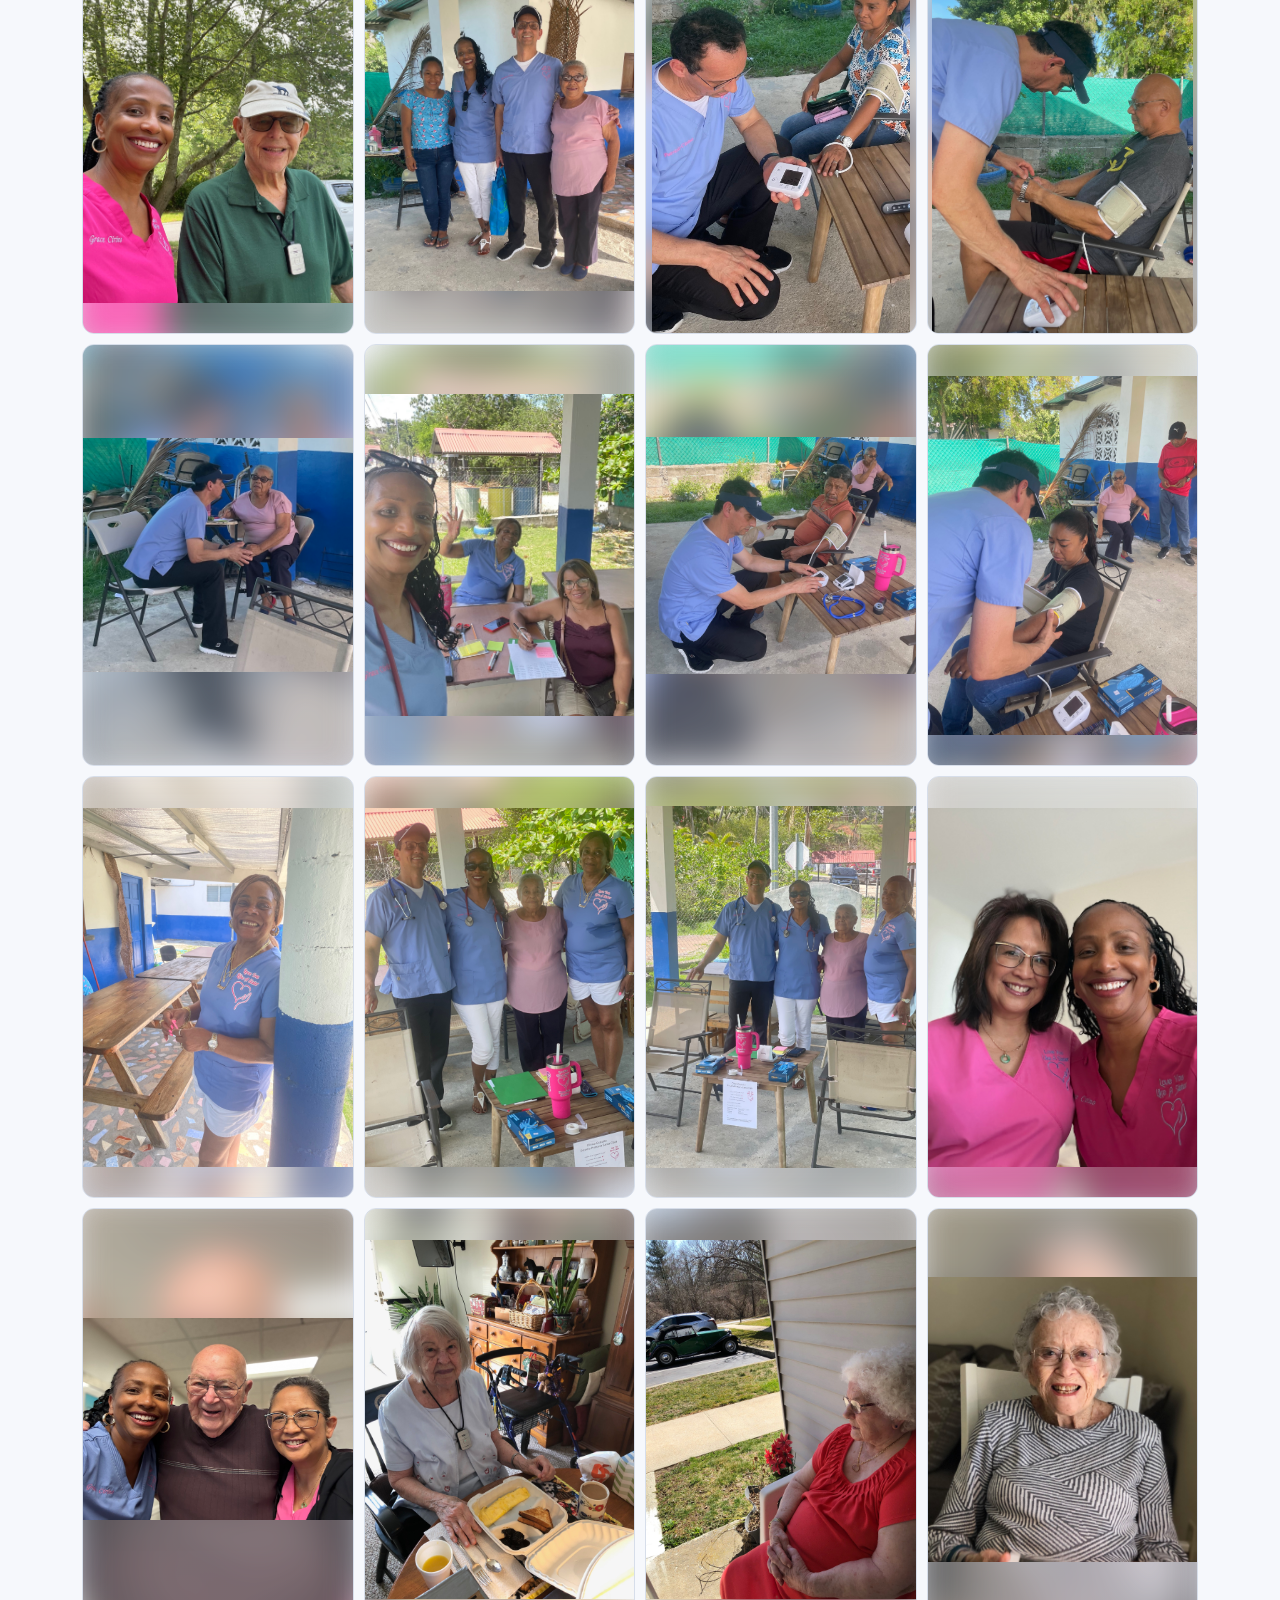
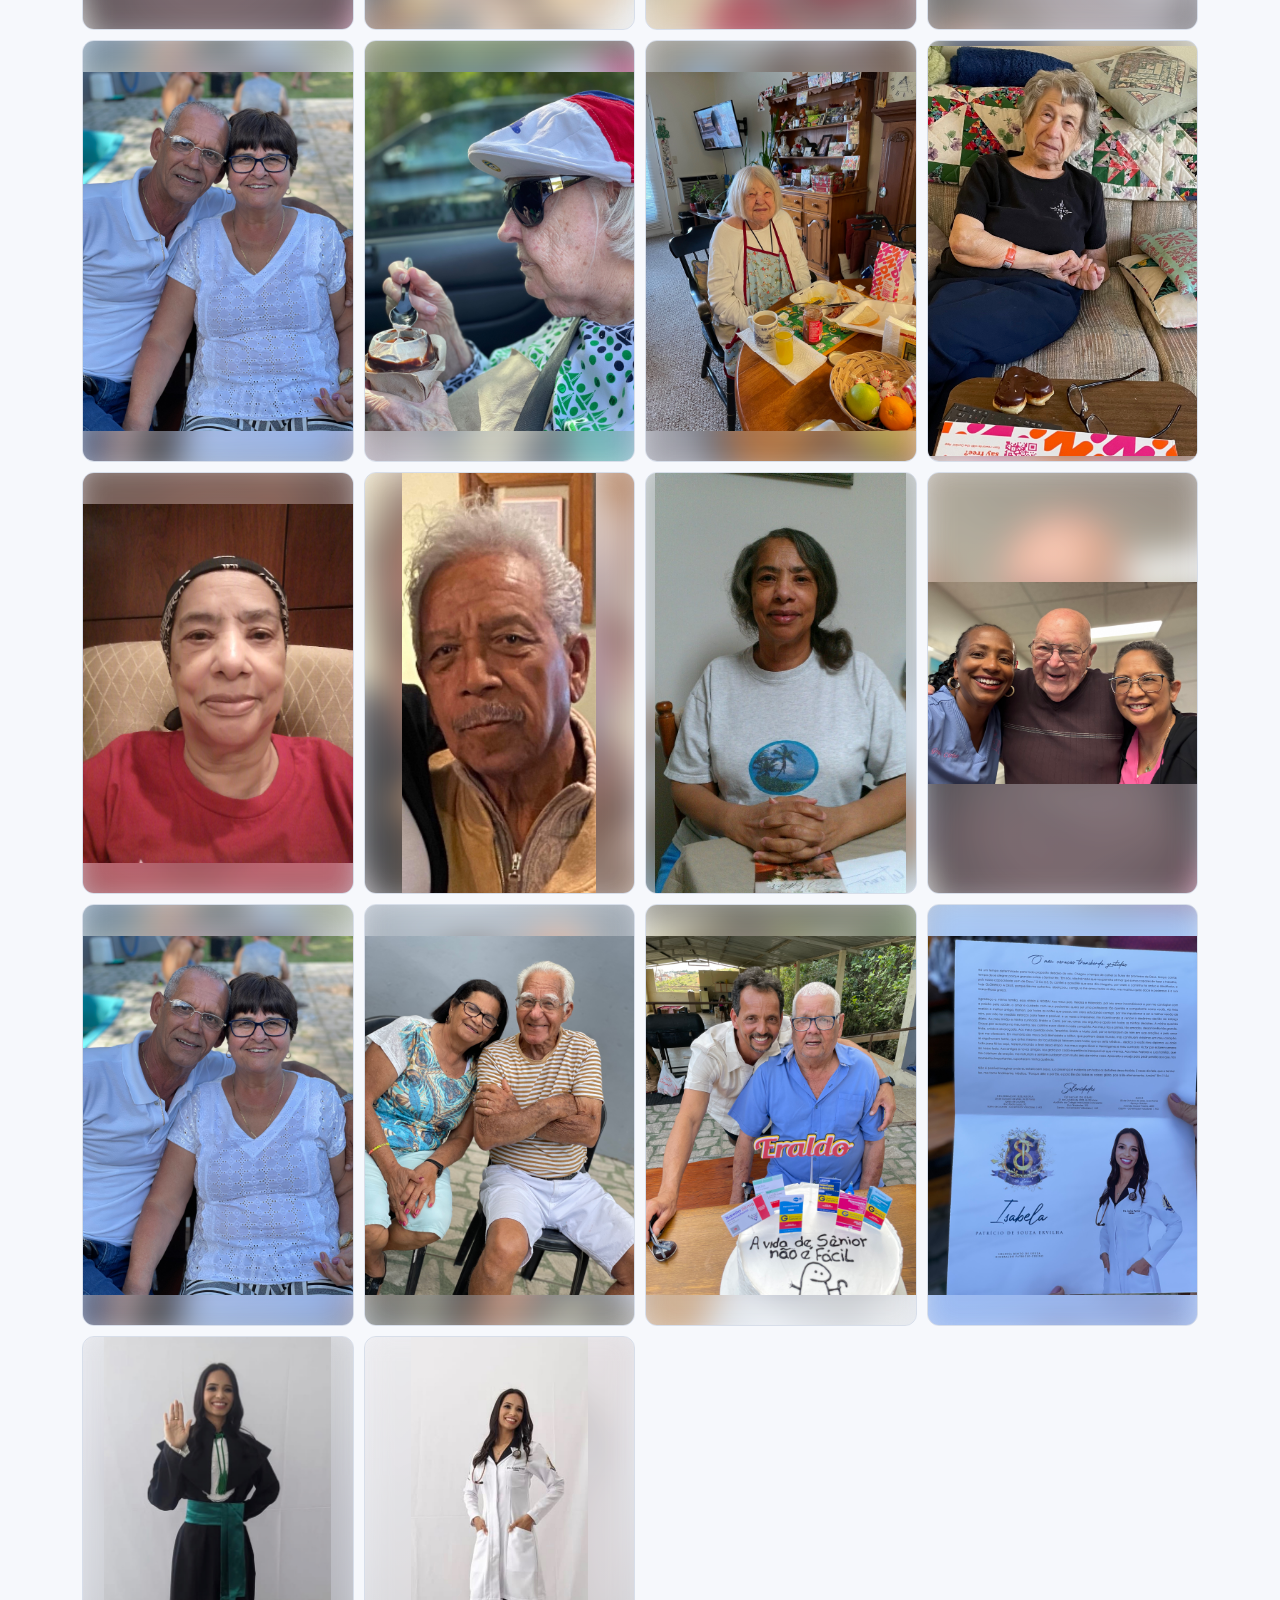
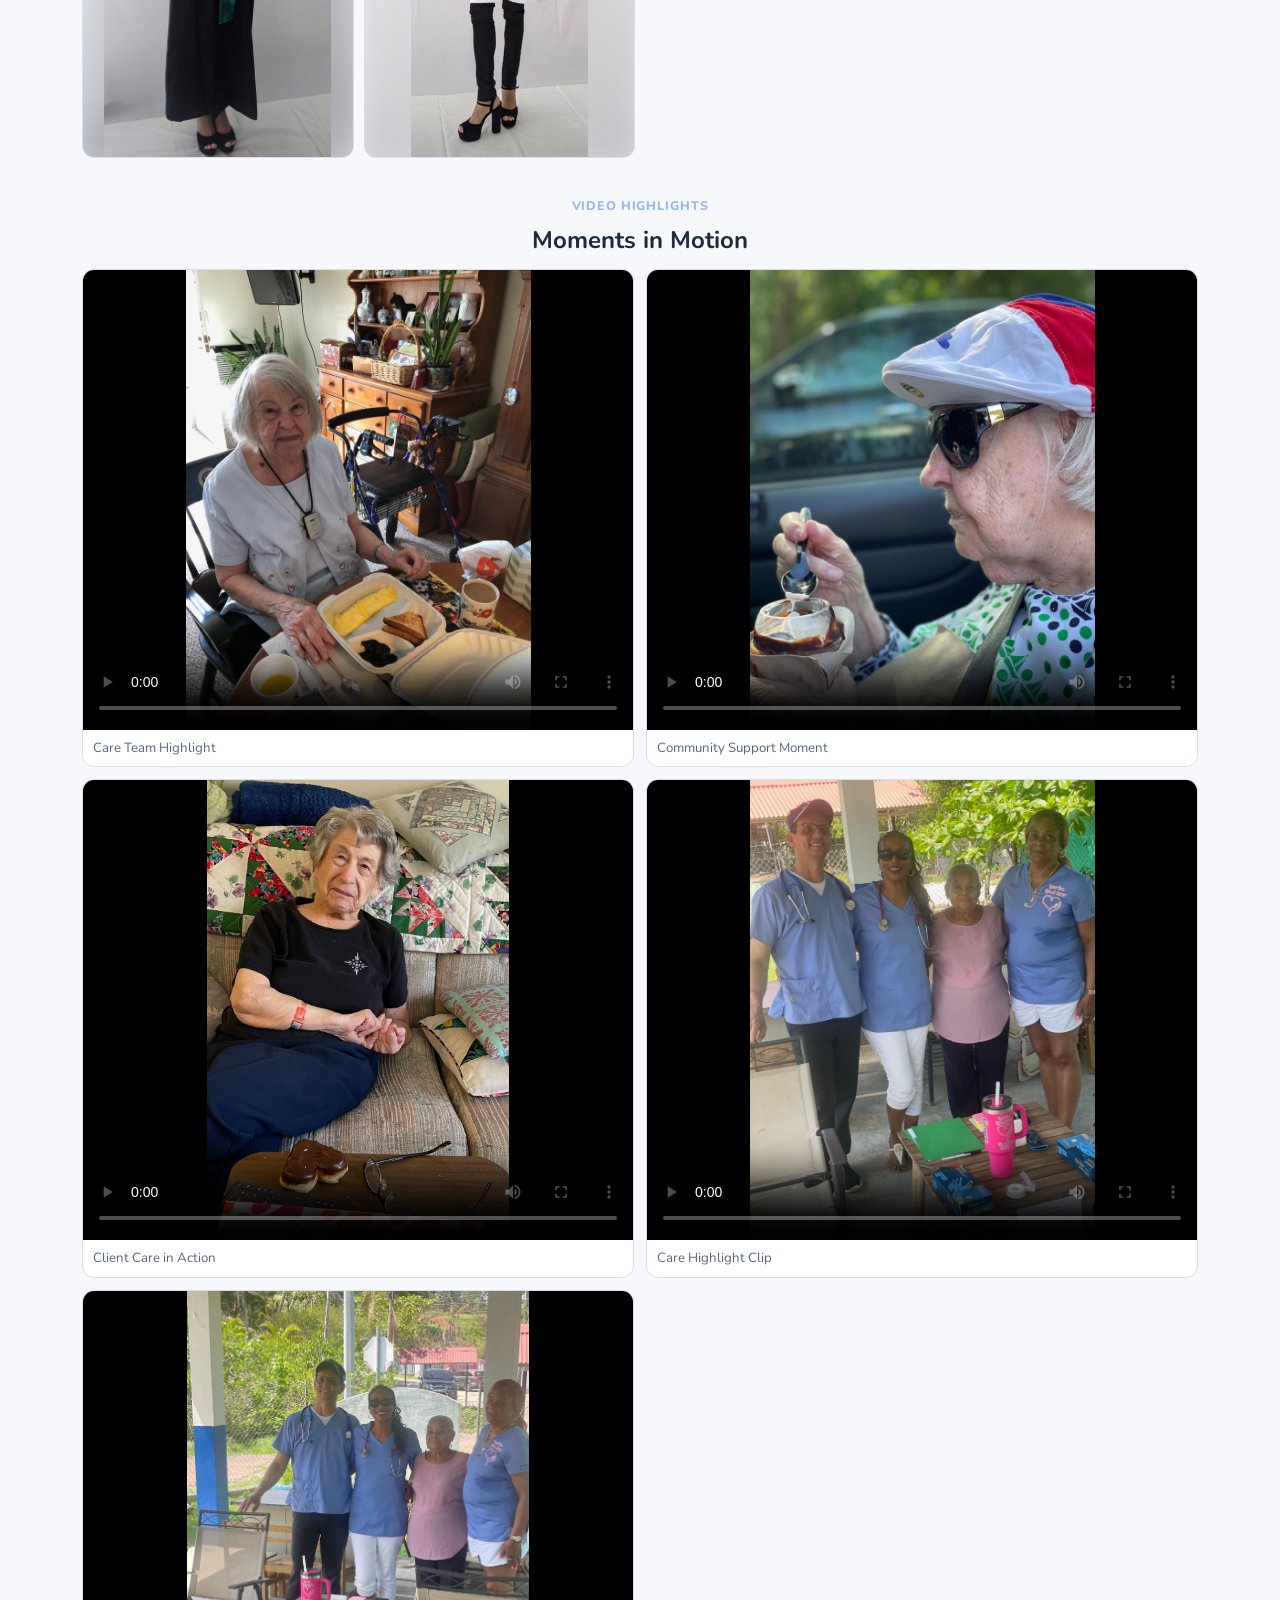
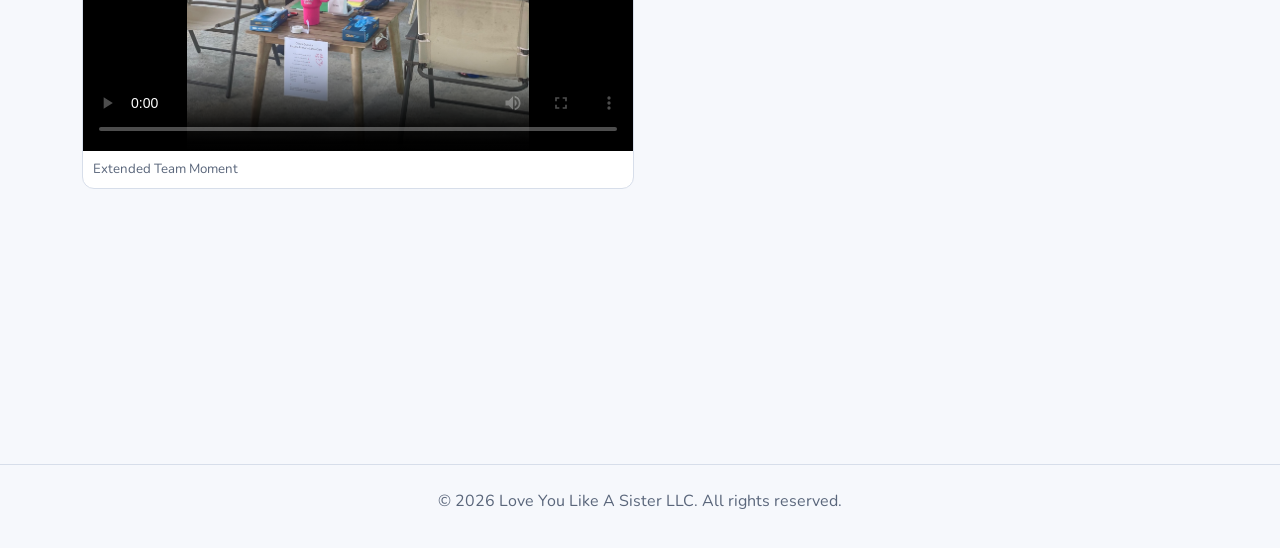
==== commit c4b41f48: "Center Adult Day Program teaser and replace opening date with coming soon. Center the homepage LYLAS" ====
--- a/index.html
+++ b/index.html
@@ -11,7 +11,7 @@
   <link rel="preconnect" href="https://fonts.googleapis.com">
   <link rel="preconnect" href="https://fonts.gstatic.com" crossorigin>
   <link href="https://fonts.googleapis.com/css2?family=Nunito:wght@400;600;700;800&display=swap" rel="stylesheet">
-  <link rel="stylesheet" href="styles.css?v=4">
+  <link rel="stylesheet" href="styles.css?v=5">
   <link rel="icon" type="image/png" href="D677EA84-E0FD-40B1-A47E-7FA4DDE74145.PNG">
   <script defer src="/_vercel/insights/script.js"></script>
   <script defer src="analytics-trackers.js"></script>
@@ -73,7 +73,7 @@
           <h2>LYLAS Adult Day Program</h2>
           <p>
             Love You Like A Sister LLC is expanding to <strong>310 Fort Hill Road, Groton, CT</strong>
-            with a grand opening on <strong>August 31, 2026</strong>.
+            — <strong>coming soon</strong>.
           </p>
           <p>
             Monday–Saturday, 7:00 AM–6:00 PM · $35/hour · Breakfast &amp; lunch included.
--- a/styles.css
+++ b/styles.css
@@ -475,6 +475,7 @@
   margin: 0 auto;
   padding: 0 22px;
   display: block;
+  text-align: center;
 }
 
 .legacy-grid h2,
@@ -486,10 +487,24 @@
 }
 
 .legacy-grid p {
-  margin: 0 0 13px;
+  margin: 0 auto 13px;
   color: var(--muted);
   font-size: 1.05rem;
   max-width: 62ch;
+}
+
+.legacy-grid .eyebrow {
+  text-align: center;
+}
+
+.legacy-grid .respite-highlight {
+  margin-left: auto;
+  margin-right: auto;
+  max-width: 36rem;
+}
+
+.legacy-grid .program-btn {
+  display: inline-flex;
 }
 
 .programs {
